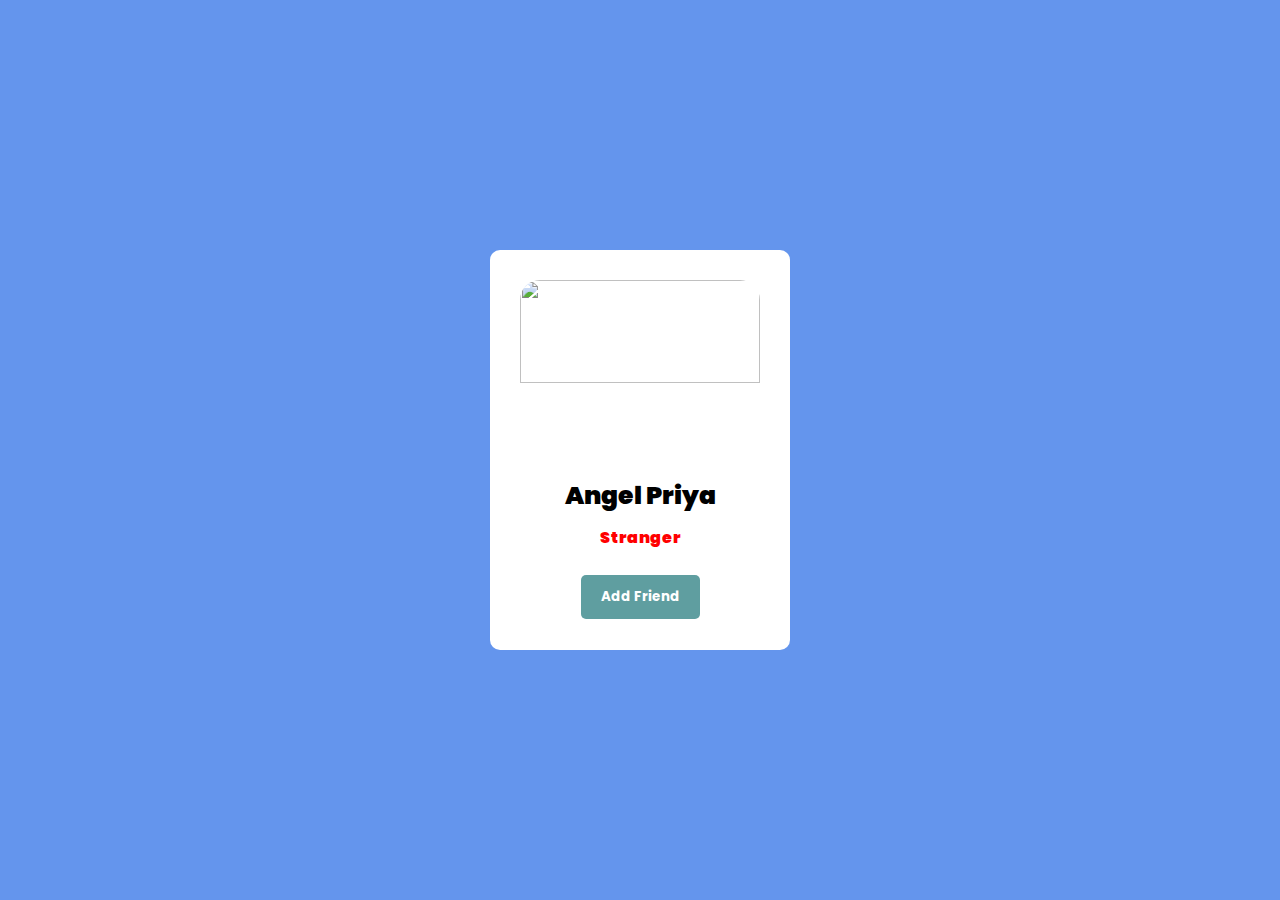
==== index.html @ 1c887b73 "website" ====
<!DOCTYPE html>
<html lang="en">
<head>
    <meta charset="UTF-8">
    <meta name="viewport" content="width=device-width, initial-scale=1.0">
    <title>DOM: Project 1</title>
    <link rel="stylesheet" href="style.css">
</head>
<body>
    <div id="card">
        <img src="https://images.unsplash.com/photo-1500917293891-ef795e70e1f6?q=80&w=1470&auto=format&fit=crop&ixlib=rb-4.0.3&ixid=M3wxMjA3fDB8MHxwaG90by1wYWdlfHx8fGVufDB8fHx8fA%3D%3D" alt="">
        <h1>Angel Priya</h1>
        <h5>Stranger</h5>
        <div id="btn-container">
            <button id = "add">Add Friend</button>
        </div>
    </div>

    <script src="script.js"></script>
</body>
</html>
---- style.css ----
@import url('https://fonts.googleapis.com/css2?family=Poppins&display=swap');

*{
    margin: 0;
    padding: 0;
    box-sizing: border-box;
    font-family: 'Poppins', sans-serif;
}

html, body{
    height: 100%;
    width: 100%;
}

body{
    display: flex;
    align-items: center;
    justify-content: center;
    background-color: cornflowerblue;
}

#card{
    border-radius: 10px;
    height: 400px;
    width: 300px;
    background-color: #fff;
    padding: 30px;
    text-align: center;
}

#card img{
    width: 100%;
    height: 55%;
    object-fit: cover;
    object-position: center;
    border-radius: 20px;
}

#card h1{
    font-size: 25px;
    font-weight: 1000;
    margin: 10px 0;
}

#card h5{
    font-weight: 1000;
    font-size: 16px;
    color:red;
    margin-bottom: 20px;
}

#card button{
    background-color: cadetblue;
    color: #fff;
    font-weight: 700;
    padding: 12px 20px;
    border-radius: 5px;
    border: none;
    margin: 5px;
    cursor: pointer;
}
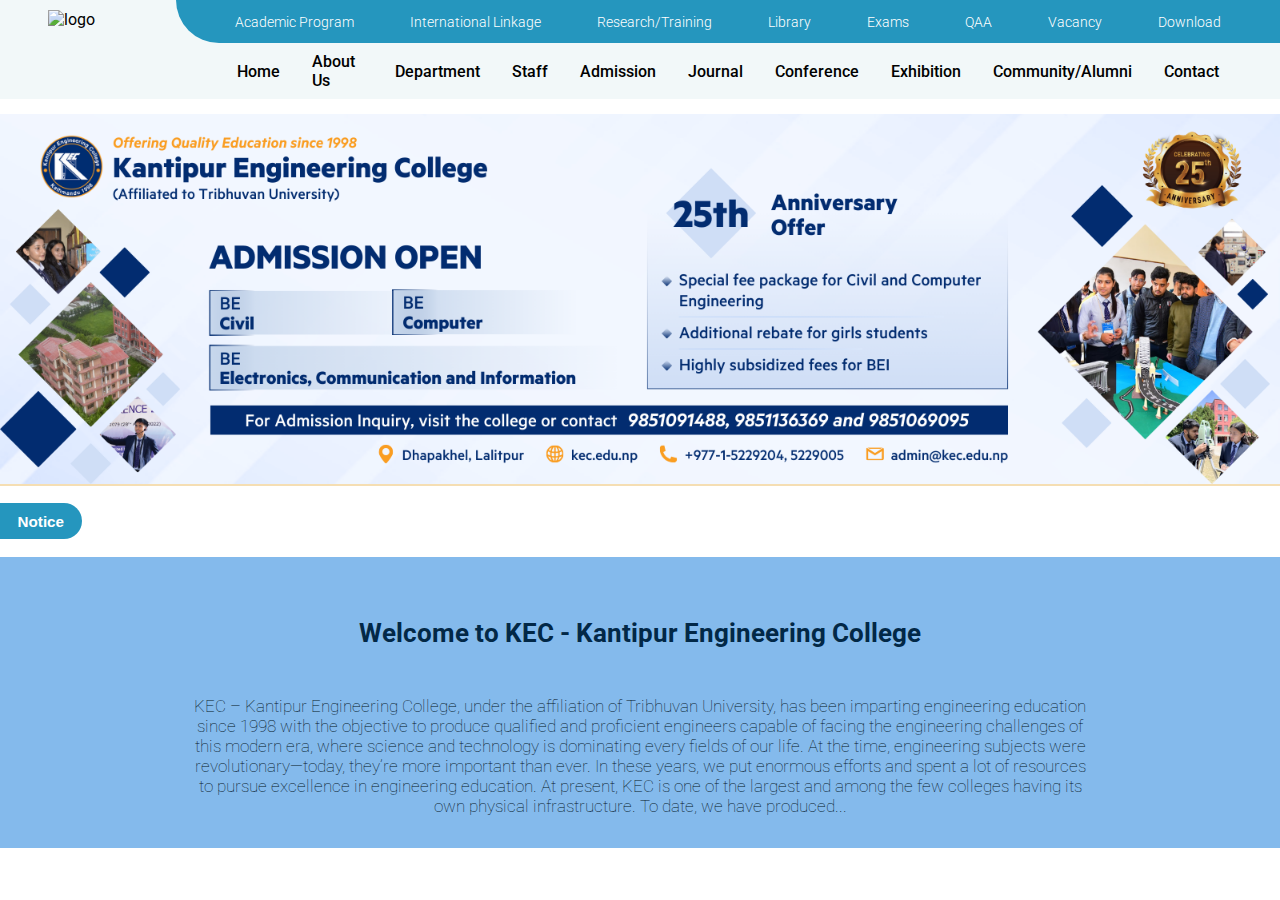
==== commit 3cee6f59: "new site" ====
--- a/index.html
+++ b/index.html
@@ -1,21 +1,70 @@
 <!DOCTYPE html>
 <html lang="en">
-<head>
-    <meta charset="UTF-8">
-    <meta name="viewport" content="width=device-width, initial-scale=1.0">
-    <title>DOM: Project 1</title>
+  <head>
+    <meta charset="UTF-8" />
+    <meta name="viewport" content="width=device-width, initial-scale=1.0" />
+    <title>Document</title>
     <link rel="stylesheet" href="style.css">
-</head>
-<body>
-    <div id="card">
-        <img src="https://images.unsplash.com/photo-1500917293891-ef795e70e1f6?q=80&w=1470&auto=format&fit=crop&ixlib=rb-4.0.3&ixid=M3wxMjA3fDB8MHxwaG90by1wYWdlfHx8fGVufDB8fHx8fA%3D%3D" alt="">
-        <h1>Angel Priya</h1>
-        <h5>Stranger</h5>
-        <div id="btn-container">
-            <button id = "add">Add Friend</button>
+  </head>
+
+  <body>
+    <div id="header">
+      <div id="logo-container">
+        <img
+          src="https://kec.edu.np/wp-content/uploads/2019/09/KEC_logo.png"
+          alt="logo"
+        />
+      </div>
+      <div class="navs">
+        <nav id="nav-bar1">
+          <ul class="nav-grouping1">
+            <li class="nav-items1"><a href="#">Academic Program</a></li>
+            <li class="nav-items1">
+              <a href="#">International Linkage</a>
+            </li>
+            <li class="nav-items1">
+              <a href="#">Research/Training</a>
+            </li>
+            <li class="nav-items1"><a href="#">Library</a></li>
+            <li class="nav-items1"><a href="#">Exams</a></li>
+            <li class="nav-items1"><a href="#">QAA</a></li>
+            <li class="nav-items1"><a href="#">Vacancy</a></li>
+            <li class="nav-items1"><a href="#">Download</a></li>
+          </ul>
+        </nav>
+        <nav id="nav-bar2">
+          <ul class="nav-grouping2">
+            <li class="nav-items2"><a href="#">Home</a></li>
+            <li class="nav-items2"><a href="#">About Us</a></li>
+            <li class="nav-items2"><a href="#">Department</a></li>
+            <li class="nav-items2"><a href="#">Staff</a></li>
+            <li class="nav-items2"><a href="#">Admission</a></li>
+            <li class="nav-items2"><a href="#">Journal</a></li>
+            <li class="nav-items2"><a href="#">Conference</a></li>
+            <li class="nav-items2"><a href="#">Exhibition</a></li>
+            <li class="nav-items2"><a href="#">Community/Alumni</a></li>
+            <li class="nav-items2"><a href="#">Contact</a></li>
+          </ul>
+        </nav>
+      </div>
+    </div>
+    <div class="horizon1"></div>
+    <main>
+        <div class="img-container">
+            <img src="/Slider48021.jpg" alt="">
         </div>
+    
+    <div class="horizon1"></div>
+
+    <div class="notice">
+        <button>Notice</button>
     </div>
 
+    <div class="college-intro">
+        <h2>Welcome to KEC - Kantipur Engineering College</h2>
+        <p>KEC – Kantipur Engineering College, under the affiliation of Tribhuvan University, has been imparting engineering education since 1998 with the objective to produce qualified and proficient engineers capable of facing the engineering challenges of this modern era, where science and technology is dominating every fields of our life. At the time, engineering subjects were revolutionary—today, they’re more important than ever. In these years, we put enormous efforts and spent a lot of resources to pursue excellence in engineering education. At present, KEC is one of the largest and among the few colleges having its own physical infrastructure. To date, we have produced...</p>
+    </div>
+</main>
     <script src="script.js"></script>
-</body>
-</html>+  </body>
+</html>
--- a/style.css
+++ b/style.css
@@ -1,65 +1,163 @@
-@import url('https://fonts.googleapis.com/css2?family=Poppins&display=swap');
+@import url('https://fonts.googleapis.com/css2?family=Poppins&family=Roboto:wght@400;500&display=swap');
 
-*{
+* {
     margin: 0;
     padding: 0;
     box-sizing: border-box;
-    font-family: 'Poppins', sans-serif;
 }
 
-html, body{
-    height: 100%;
+html body{
+    font-family: 'Roboto', sans-serif;
+    /*background-color: #f5f5f5;*/
+}
+
+#header {
+    display: flex;
+    justify-content: space-between;
+    background-color: #f2f8f9;
+    position: fixed;
     width: 100%;
 }
 
-body{
+#logo-container{
     display: flex;
+    justify-content: center;
     align-items: center;
-    justify-content: center;
-    background-color: cornflowerblue;
 }
 
-#card{
-    border-radius: 10px;
-    height: 400px;
-    width: 300px;
-    background-color: #fff;
-    padding: 30px;
-    text-align: center;
+#header img{
+    width: 5rem;
+    height: 5rem;
+    margin: 0 3rem;
 }
 
-#card img{
+.nav-grouping1{
+    display: flex;
+    font-size: 0.85rem;
+    justify-content: space-between;
+    align-items: center;
     width: 100%;
-    height: 55%;
-    object-fit: cover;
-    object-position: center;
-    border-radius: 20px;
+    padding: 0 2rem;
+    background-color: #2596be;
+    border-bottom-left-radius: 50px;
+    color:white;
+    height: 2.7rem;
 }
 
-#card h1{
-    font-size: 25px;
-    font-weight: 1000;
-    margin: 10px 0;
+.nav-grouping2{
+    display: flex;
+    justify-content: space-between;
+    align-items: center;
+    width: 100%;
+    padding: 0 2.8rem;
+    background-color: #f2f8f9;
+    height: 3.5rem;
 }
 
-#card h5{
-    font-weight: 1000;
-    font-size: 16px;
-    color:red;
-    margin-bottom: 20px;
+.nav-items1 {
+    padding: 0 0.7rem;
+    font-weight: 300;
+    list-style: none;
 }
 
-#card button{
-    background-color: cadetblue;
-    color: #fff;
-    font-weight: 700;
-    padding: 12px 20px;
-    border-radius: 5px;
-    border: none;
-    margin: 5px;
-    cursor: pointer;
+.nav-items1 a{
+    text-decoration: none;
+    color: white;
+    /* border: 1px solid red; */
+    padding: 0.5rem 1rem;
+    border-radius: 50px;
+}
+
+.nav-items1 a:hover{
+    background-color: #ffffff;
+    color: black;
+}
+
+.nav-items2 a{
+    text-decoration: none;
+    color:black;
 }
 
 
 
+.nav-items2{
+    padding: 0 1rem;
+    font-weight: 500;
+    list-style: none;
+}
 
+.navs{
+    display: flex;
+    flex-direction: column;
+}
+
+.horizon1{
+    /* margin-top: 7rem; */
+    border:1px solid wheat;
+}
+
+
+/* Ending Header Section */
+
+/* Starting Main Section */
+main{
+    margin-top: 7rem;
+    background-color: rgb(132, 186, 236);
+}
+
+main img{
+    width: 100%;
+    height: 100%;
+}
+
+.img-container{
+    /* margin-top: 2rem; */
+    display: flex;
+    justify-content: center;
+    align-items: center;
+}
+
+.notice{
+    color:black;
+    background-color: white;
+
+}
+
+.notice button{
+    background-color: #2596be;
+    color: white;
+    border: none;
+    padding: 0.6rem 1.1rem;
+    border-top-right-radius: 50px;
+    border-bottom-right-radius: 50px;
+    font-size: 0.95rem;
+    font-weight: 600;
+    margin: 1.1rem 0;
+
+}
+
+.college-intro{
+    display: flex;
+    justify-content: center;
+    align-items: center;
+    flex-direction: column;
+    margin: 2.8rem 0;
+    font-size: 0.9rem;
+    font-weight: lighter;
+}
+
+.college-intro h2{
+    /* font-size: 2.5rem; */
+    color:rgb(2, 40, 71);
+    font-size: 1.6rem;
+    padding: 1rem 1rem;
+    text-align: center;
+}
+
+.college-intro p{
+    font-size: 1.08rem;
+    text-align: center;
+    width: 70%;
+    margin: 2rem 0;
+    color:rgb(4, 23, 39);
+}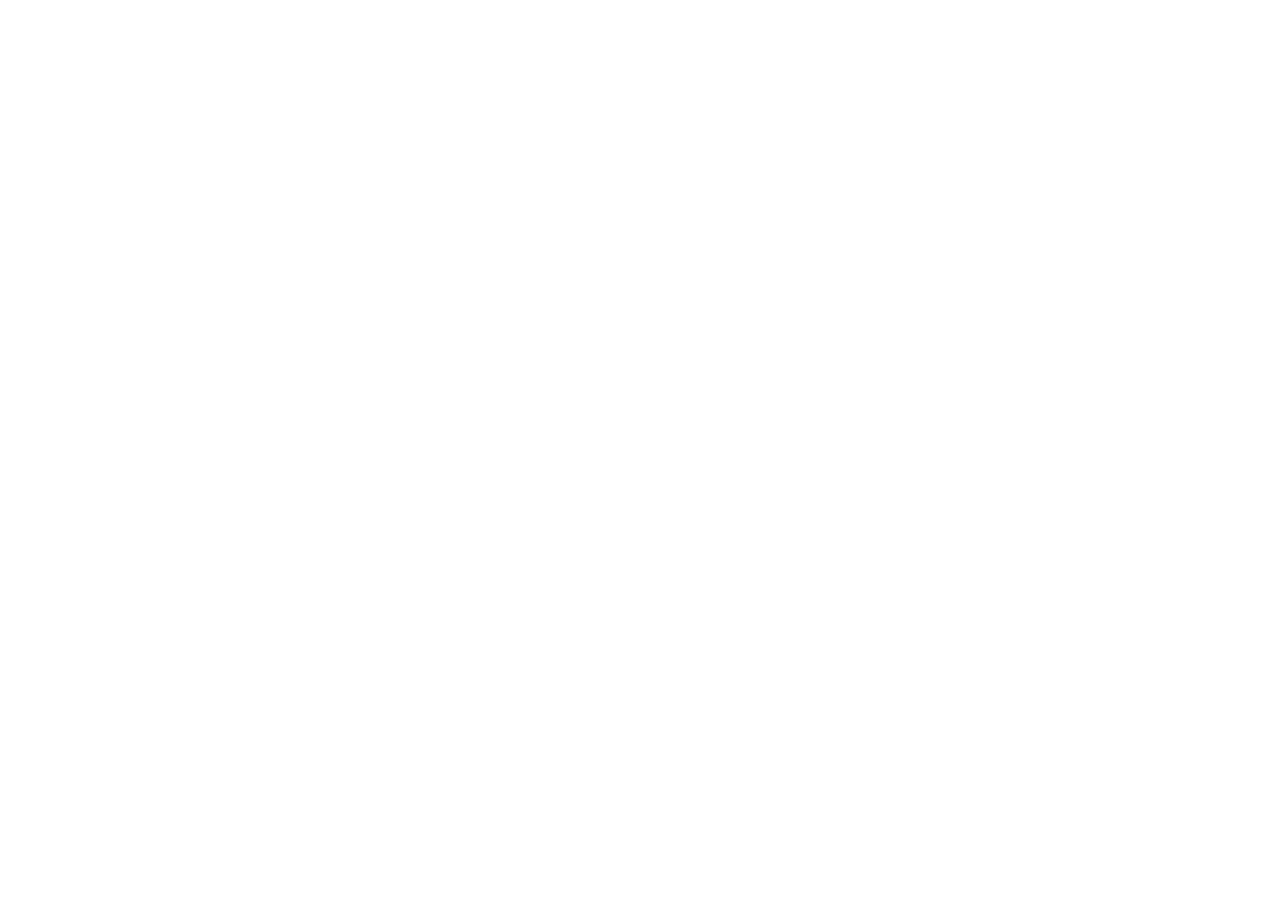
==== commit 3dee99ce: "Add files via upload" ====
--- a/index.html
+++ b/index.html
@@ -1,70 +1,15 @@
-<!DOCTYPE html>
-<html lang="en">
-  <head>
-    <meta charset="UTF-8" />
-    <meta name="viewport" content="width=device-width, initial-scale=1.0" />
-    <title>Document</title>
-    <link rel="stylesheet" href="style.css">
-  </head>
-
-  <body>
-    <div id="header">
-      <div id="logo-container">
-        <img
-          src="https://kec.edu.np/wp-content/uploads/2019/09/KEC_logo.png"
-          alt="logo"
-        />
-      </div>
-      <div class="navs">
-        <nav id="nav-bar1">
-          <ul class="nav-grouping1">
-            <li class="nav-items1"><a href="#">Academic Program</a></li>
-            <li class="nav-items1">
-              <a href="#">International Linkage</a>
-            </li>
-            <li class="nav-items1">
-              <a href="#">Research/Training</a>
-            </li>
-            <li class="nav-items1"><a href="#">Library</a></li>
-            <li class="nav-items1"><a href="#">Exams</a></li>
-            <li class="nav-items1"><a href="#">QAA</a></li>
-            <li class="nav-items1"><a href="#">Vacancy</a></li>
-            <li class="nav-items1"><a href="#">Download</a></li>
-          </ul>
-        </nav>
-        <nav id="nav-bar2">
-          <ul class="nav-grouping2">
-            <li class="nav-items2"><a href="#">Home</a></li>
-            <li class="nav-items2"><a href="#">About Us</a></li>
-            <li class="nav-items2"><a href="#">Department</a></li>
-            <li class="nav-items2"><a href="#">Staff</a></li>
-            <li class="nav-items2"><a href="#">Admission</a></li>
-            <li class="nav-items2"><a href="#">Journal</a></li>
-            <li class="nav-items2"><a href="#">Conference</a></li>
-            <li class="nav-items2"><a href="#">Exhibition</a></li>
-            <li class="nav-items2"><a href="#">Community/Alumni</a></li>
-            <li class="nav-items2"><a href="#">Contact</a></li>
-          </ul>
-        </nav>
-      </div>
-    </div>
-    <div class="horizon1"></div>
-    <main>
-        <div class="img-container">
-            <img src="/Slider48021.jpg" alt="">
-        </div>
-    
-    <div class="horizon1"></div>
-
-    <div class="notice">
-        <button>Notice</button>
-    </div>
-
-    <div class="college-intro">
-        <h2>Welcome to KEC - Kantipur Engineering College</h2>
-        <p>KEC – Kantipur Engineering College, under the affiliation of Tribhuvan University, has been imparting engineering education since 1998 with the objective to produce qualified and proficient engineers capable of facing the engineering challenges of this modern era, where science and technology is dominating every fields of our life. At the time, engineering subjects were revolutionary—today, they’re more important than ever. In these years, we put enormous efforts and spent a lot of resources to pursue excellence in engineering education. At present, KEC is one of the largest and among the few colleges having its own physical infrastructure. To date, we have produced...</p>
-    </div>
-</main>
-    <script src="script.js"></script>
-  </body>
-</html>
+<!doctype html>
+<html lang="en">
+  <head>
+    <meta charset="UTF-8" />
+    <link rel="icon" type="image/svg+xml" href="/KEC_logo.png" />
+    <meta name="viewport" content="width=device-width, initial-scale=1.0" />
+    <title>Lab2firebase</title>
+    <script type="module" crossorigin src="/assets/index-l_PCU3LN.js"></script>
+    <link rel="stylesheet" crossorigin href="/assets/index-viiGMvsL.css">
+  </head>
+  <body>
+    <div id="root"></div>+
+  </body>
+</html>
--- a/assets/index-viiGMvsL.css
+++ b/assets/index-viiGMvsL.css
@@ -0,0 +1,5 @@
+@charset "UTF-8";/*!
+* Bootstrap  v5.3.2 (https://getbootstrap.com/)
+* Copyright 2011-2023 The Bootstrap Authors
+* Licensed under MIT (https://github.com/twbs/bootstrap/blob/main/LICENSE)
+*/:root,[data-bs-theme=light]{--bs-blue:#0d6efd;--bs-indigo:#6610f2;--bs-purple:#6f42c1;--bs-pink:#d63384;--bs-red:#dc3545;--bs-orange:#fd7e14;--bs-yellow:#ffc107;--bs-green:#198754;--bs-teal:#20c997;--bs-cyan:#0dcaf0;--bs-black:#000;--bs-white:#fff;--bs-gray:#6c757d;--bs-gray-dark:#343a40;--bs-gray-100:#f8f9fa;--bs-gray-200:#e9ecef;--bs-gray-300:#dee2e6;--bs-gray-400:#ced4da;--bs-gray-500:#adb5bd;--bs-gray-600:#6c757d;--bs-gray-700:#495057;--bs-gray-800:#343a40;--bs-gray-900:#212529;--bs-primary:#0d6efd;--bs-secondary:#6c757d;--bs-success:#198754;--bs-info:#0dcaf0;--bs-warning:#ffc107;--bs-danger:#dc3545;--bs-light:#f8f9fa;--bs-dark:#212529;--bs-primary-rgb:13,110,253;--bs-secondary-rgb:108,117,125;--bs-success-rgb:25,135,84;--bs-info-rgb:13,202,240;--bs-warning-rgb:255,193,7;--bs-danger-rgb:220,53,69;--bs-light-rgb:248,249,250;--bs-dark-rgb:33,37,41;--bs-primary-text-emphasis:#052c65;--bs-secondary-text-emphasis:#2b2f32;--bs-success-text-emphasis:#0a3622;--bs-info-text-emphasis:#055160;--bs-warning-text-emphasis:#664d03;--bs-danger-text-emphasis:#58151c;--bs-light-text-emphasis:#495057;--bs-dark-text-emphasis:#495057;--bs-primary-bg-subtle:#cfe2ff;--bs-secondary-bg-subtle:#e2e3e5;--bs-success-bg-subtle:#d1e7dd;--bs-info-bg-subtle:#cff4fc;--bs-warning-bg-subtle:#fff3cd;--bs-danger-bg-subtle:#f8d7da;--bs-light-bg-subtle:#fcfcfd;--bs-dark-bg-subtle:#ced4da;--bs-primary-border-subtle:#9ec5fe;--bs-secondary-border-subtle:#c4c8cb;--bs-success-border-subtle:#a3cfbb;--bs-info-border-subtle:#9eeaf9;--bs-warning-border-subtle:#ffe69c;--bs-danger-border-subtle:#f1aeb5;--bs-light-border-subtle:#e9ecef;--bs-dark-border-subtle:#adb5bd;--bs-white-rgb:255,255,255;--bs-black-rgb:0,0,0;--bs-font-sans-serif:system-ui,-apple-system,"Segoe UI",Roboto,"Helvetica Neue","Noto Sans","Liberation Sans",Arial,sans-serif,"Apple Color Emoji","Segoe UI Emoji","Segoe UI Symbol","Noto Color Emoji";--bs-font-monospace:SFMono-Regular,Menlo,Monaco,Consolas,"Liberation Mono","Courier New",monospace;--bs-gradient:linear-gradient(180deg, rgba(255, 255, 255, .15), rgba(255, 255, 255, 0));--bs-body-font-family:var(--bs-font-sans-serif);--bs-body-font-size:1rem;--bs-body-font-weight:400;--bs-body-line-height:1.5;--bs-body-color:#212529;--bs-body-color-rgb:33,37,41;--bs-body-bg:#fff;--bs-body-bg-rgb:255,255,255;--bs-emphasis-color:#000;--bs-emphasis-color-rgb:0,0,0;--bs-secondary-color:rgba(33, 37, 41, .75);--bs-secondary-color-rgb:33,37,41;--bs-secondary-bg:#e9ecef;--bs-secondary-bg-rgb:233,236,239;--bs-tertiary-color:rgba(33, 37, 41, .5);--bs-tertiary-color-rgb:33,37,41;--bs-tertiary-bg:#f8f9fa;--bs-tertiary-bg-rgb:248,249,250;--bs-heading-color:inherit;--bs-link-color:#0d6efd;--bs-link-color-rgb:13,110,253;--bs-link-decoration:underline;--bs-link-hover-color:#0a58ca;--bs-link-hover-color-rgb:10,88,202;--bs-code-color:#d63384;--bs-highlight-color:#212529;--bs-highlight-bg:#fff3cd;--bs-border-width:1px;--bs-border-style:solid;--bs-border-color:#dee2e6;--bs-border-color-translucent:rgba(0, 0, 0, .175);--bs-border-radius:.375rem;--bs-border-radius-sm:.25rem;--bs-border-radius-lg:.5rem;--bs-border-radius-xl:1rem;--bs-border-radius-xxl:2rem;--bs-border-radius-2xl:var(--bs-border-radius-xxl);--bs-border-radius-pill:50rem;--bs-box-shadow:0 .5rem 1rem rgba(0, 0, 0, .15);--bs-box-shadow-sm:0 .125rem .25rem rgba(0, 0, 0, .075);--bs-box-shadow-lg:0 1rem 3rem rgba(0, 0, 0, .175);--bs-box-shadow-inset:inset 0 1px 2px rgba(0, 0, 0, .075);--bs-focus-ring-width:.25rem;--bs-focus-ring-opacity:.25;--bs-focus-ring-color:rgba(13, 110, 253, .25);--bs-form-valid-color:#198754;--bs-form-valid-border-color:#198754;--bs-form-invalid-color:#dc3545;--bs-form-invalid-border-color:#dc3545}[data-bs-theme=dark]{color-scheme:dark;--bs-body-color:#dee2e6;--bs-body-color-rgb:222,226,230;--bs-body-bg:#212529;--bs-body-bg-rgb:33,37,41;--bs-emphasis-color:#fff;--bs-emphasis-color-rgb:255,255,255;--bs-secondary-color:rgba(222, 226, 230, .75);--bs-secondary-color-rgb:222,226,230;--bs-secondary-bg:#343a40;--bs-secondary-bg-rgb:52,58,64;--bs-tertiary-color:rgba(222, 226, 230, .5);--bs-tertiary-color-rgb:222,226,230;--bs-tertiary-bg:#2b3035;--bs-tertiary-bg-rgb:43,48,53;--bs-primary-text-emphasis:#6ea8fe;--bs-secondary-text-emphasis:#a7acb1;--bs-success-text-emphasis:#75b798;--bs-info-text-emphasis:#6edff6;--bs-warning-text-emphasis:#ffda6a;--bs-danger-text-emphasis:#ea868f;--bs-light-text-emphasis:#f8f9fa;--bs-dark-text-emphasis:#dee2e6;--bs-primary-bg-subtle:#031633;--bs-secondary-bg-subtle:#161719;--bs-success-bg-subtle:#051b11;--bs-info-bg-subtle:#032830;--bs-warning-bg-subtle:#332701;--bs-danger-bg-subtle:#2c0b0e;--bs-light-bg-subtle:#343a40;--bs-dark-bg-subtle:#1a1d20;--bs-primary-border-subtle:#084298;--bs-secondary-border-subtle:#41464b;--bs-success-border-subtle:#0f5132;--bs-info-border-subtle:#087990;--bs-warning-border-subtle:#997404;--bs-danger-border-subtle:#842029;--bs-light-border-subtle:#495057;--bs-dark-border-subtle:#343a40;--bs-heading-color:inherit;--bs-link-color:#6ea8fe;--bs-link-hover-color:#8bb9fe;--bs-link-color-rgb:110,168,254;--bs-link-hover-color-rgb:139,185,254;--bs-code-color:#e685b5;--bs-highlight-color:#dee2e6;--bs-highlight-bg:#664d03;--bs-border-color:#495057;--bs-border-color-translucent:rgba(255, 255, 255, .15);--bs-form-valid-color:#75b798;--bs-form-valid-border-color:#75b798;--bs-form-invalid-color:#ea868f;--bs-form-invalid-border-color:#ea868f}*,:after,:before{box-sizing:border-box}@media (prefers-reduced-motion:no-preference){:root{scroll-behavior:smooth}}body{margin:0;font-family:var(--bs-body-font-family);font-size:var(--bs-body-font-size);font-weight:var(--bs-body-font-weight);line-height:var(--bs-body-line-height);color:var(--bs-body-color);text-align:var(--bs-body-text-align);background-color:var(--bs-body-bg);-webkit-text-size-adjust:100%;-webkit-tap-highlight-color:transparent}hr{margin:1rem 0;color:inherit;border:0;border-top:var(--bs-border-width) solid;opacity:.25}.h1,.h2,.h3,.h4,.h5,.h6,h1,h2,h3,h4,h5,h6{margin-top:0;margin-bottom:.5rem;font-weight:500;line-height:1.2;color:var(--bs-heading-color)}.h1,h1{font-size:calc(1.375rem + 1.5vw)}@media (min-width:1200px){.h1,h1{font-size:2.5rem}}.h2,h2{font-size:calc(1.325rem + .9vw)}@media (min-width:1200px){.h2,h2{font-size:2rem}}.h3,h3{font-size:calc(1.3rem + .6vw)}@media (min-width:1200px){.h3,h3{font-size:1.75rem}}.h4,h4{font-size:calc(1.275rem + .3vw)}@media (min-width:1200px){.h4,h4{font-size:1.5rem}}.h5,h5{font-size:1.25rem}.h6,h6{font-size:1rem}p{margin-top:0;margin-bottom:1rem}abbr[title]{-webkit-text-decoration:underline dotted;text-decoration:underline dotted;cursor:help;-webkit-text-decoration-skip-ink:none;text-decoration-skip-ink:none}address{margin-bottom:1rem;font-style:normal;line-height:inherit}ol,ul{padding-left:2rem}dl,ol,ul{margin-top:0;margin-bottom:1rem}ol ol,ol ul,ul ol,ul ul{margin-bottom:0}dt{font-weight:700}dd{margin-bottom:.5rem;margin-left:0}blockquote{margin:0 0 1rem}b,strong{font-weight:bolder}.small,small{font-size:.875em}.mark,mark{padding:.1875em;color:var(--bs-highlight-color);background-color:var(--bs-highlight-bg)}sub,sup{position:relative;font-size:.75em;line-height:0;vertical-align:baseline}sub{bottom:-.25em}sup{top:-.5em}a{color:rgba(var(--bs-link-color-rgb),var(--bs-link-opacity,1));text-decoration:underline}a:hover{--bs-link-color-rgb:var(--bs-link-hover-color-rgb)}a:not([href]):not([class]),a:not([href]):not([class]):hover{color:inherit;text-decoration:none}code,kbd,pre,samp{font-family:var(--bs-font-monospace);font-size:1em}pre{display:block;margin-top:0;margin-bottom:1rem;overflow:auto;font-size:.875em}pre code{font-size:inherit;color:inherit;word-break:normal}code{font-size:.875em;color:var(--bs-code-color);word-wrap:break-word}a>code{color:inherit}kbd{padding:.1875rem .375rem;font-size:.875em;color:var(--bs-body-bg);background-color:var(--bs-body-color);border-radius:.25rem}kbd kbd{padding:0;font-size:1em}figure{margin:0 0 1rem}img,svg{vertical-align:middle}table{caption-side:bottom;border-collapse:collapse}caption{padding-top:.5rem;padding-bottom:.5rem;color:var(--bs-secondary-color);text-align:left}th{text-align:inherit;text-align:-webkit-match-parent}tbody,td,tfoot,th,thead,tr{border-color:inherit;border-style:solid;border-width:0}label{display:inline-block}button{border-radius:0}button:focus:not(:focus-visible){outline:0}button,input,optgroup,select,textarea{margin:0;font-family:inherit;font-size:inherit;line-height:inherit}button,select{text-transform:none}[role=button]{cursor:pointer}select{word-wrap:normal}select:disabled{opacity:1}[list]:not([type=date]):not([type=datetime-local]):not([type=month]):not([type=week]):not([type=time])::-webkit-calendar-picker-indicator{display:none!important}[type=button],[type=reset],[type=submit],button{-webkit-appearance:button}[type=button]:not(:disabled),[type=reset]:not(:disabled),[type=submit]:not(:disabled),button:not(:disabled){cursor:pointer}::-moz-focus-inner{padding:0;border-style:none}textarea{resize:vertical}fieldset{min-width:0;padding:0;margin:0;border:0}legend{float:left;width:100%;padding:0;margin-bottom:.5rem;font-size:calc(1.275rem + .3vw);line-height:inherit}@media (min-width:1200px){legend{font-size:1.5rem}}legend+*{clear:left}::-webkit-datetime-edit-day-field,::-webkit-datetime-edit-fields-wrapper,::-webkit-datetime-edit-hour-field,::-webkit-datetime-edit-minute,::-webkit-datetime-edit-month-field,::-webkit-datetime-edit-text,::-webkit-datetime-edit-year-field{padding:0}::-webkit-inner-spin-button{height:auto}[type=search]{-webkit-appearance:textfield;outline-offset:-2px}::-webkit-search-decoration{-webkit-appearance:none}::-webkit-color-swatch-wrapper{padding:0}::-webkit-file-upload-button{font:inherit;-webkit-appearance:button}::file-selector-button{font:inherit;-webkit-appearance:button}output{display:inline-block}iframe{border:0}summary{display:list-item;cursor:pointer}progress{vertical-align:baseline}[hidden]{display:none!important}.lead{font-size:1.25rem;font-weight:300}.display-1{font-size:calc(1.625rem + 4.5vw);font-weight:300;line-height:1.2}@media (min-width:1200px){.display-1{font-size:5rem}}.display-2{font-size:calc(1.575rem + 3.9vw);font-weight:300;line-height:1.2}@media (min-width:1200px){.display-2{font-size:4.5rem}}.display-3{font-size:calc(1.525rem + 3.3vw);font-weight:300;line-height:1.2}@media (min-width:1200px){.display-3{font-size:4rem}}.display-4{font-size:calc(1.475rem + 2.7vw);font-weight:300;line-height:1.2}@media (min-width:1200px){.display-4{font-size:3.5rem}}.display-5{font-size:calc(1.425rem + 2.1vw);font-weight:300;line-height:1.2}@media (min-width:1200px){.display-5{font-size:3rem}}.display-6{font-size:calc(1.375rem + 1.5vw);font-weight:300;line-height:1.2}@media (min-width:1200px){.display-6{font-size:2.5rem}}.list-unstyled,.list-inline{padding-left:0;list-style:none}.list-inline-item{display:inline-block}.list-inline-item:not(:last-child){margin-right:.5rem}.initialism{font-size:.875em;text-transform:uppercase}.blockquote{margin-bottom:1rem;font-size:1.25rem}.blockquote>:last-child{margin-bottom:0}.blockquote-footer{margin-top:-1rem;margin-bottom:1rem;font-size:.875em;color:#6c757d}.blockquote-footer:before{content:"— "}.img-fluid{max-width:100%;height:auto}.img-thumbnail{padding:.25rem;background-color:var(--bs-body-bg);border:var(--bs-border-width) solid var(--bs-border-color);border-radius:var(--bs-border-radius);max-width:100%;height:auto}.figure{display:inline-block}.figure-img{margin-bottom:.5rem;line-height:1}.figure-caption{font-size:.875em;color:var(--bs-secondary-color)}.container,.container-fluid,.container-lg,.container-md,.container-sm,.container-xl,.container-xxl{--bs-gutter-x:1.5rem;--bs-gutter-y:0;width:100%;padding-right:calc(var(--bs-gutter-x) * .5);padding-left:calc(var(--bs-gutter-x) * .5);margin-right:auto;margin-left:auto}@media (min-width:576px){.container,.container-sm{max-width:540px}}@media (min-width:768px){.container,.container-md,.container-sm{max-width:720px}}@media (min-width:992px){.container,.container-lg,.container-md,.container-sm{max-width:960px}}@media (min-width:1200px){.container,.container-lg,.container-md,.container-sm,.container-xl{max-width:1140px}}@media (min-width:1400px){.container,.container-lg,.container-md,.container-sm,.container-xl,.container-xxl{max-width:1320px}}:root{--bs-breakpoint-xs:0;--bs-breakpoint-sm:576px;--bs-breakpoint-md:768px;--bs-breakpoint-lg:992px;--bs-breakpoint-xl:1200px;--bs-breakpoint-xxl:1400px}.row{--bs-gutter-x:1.5rem;--bs-gutter-y:0;display:flex;flex-wrap:wrap;margin-top:calc(-1 * var(--bs-gutter-y));margin-right:calc(-.5 * var(--bs-gutter-x));margin-left:calc(-.5 * var(--bs-gutter-x))}.row>*{flex-shrink:0;width:100%;max-width:100%;padding-right:calc(var(--bs-gutter-x) * .5);padding-left:calc(var(--bs-gutter-x) * .5);margin-top:var(--bs-gutter-y)}.col{flex:1 0 0%}.row-cols-auto>*{flex:0 0 auto;width:auto}.row-cols-1>*{flex:0 0 auto;width:100%}.row-cols-2>*{flex:0 0 auto;width:50%}.row-cols-3>*{flex:0 0 auto;width:33.33333333%}.row-cols-4>*{flex:0 0 auto;width:25%}.row-cols-5>*{flex:0 0 auto;width:20%}.row-cols-6>*{flex:0 0 auto;width:16.66666667%}.col-auto{flex:0 0 auto;width:auto}.col-1{flex:0 0 auto;width:8.33333333%}.col-2{flex:0 0 auto;width:16.66666667%}.col-3{flex:0 0 auto;width:25%}.col-4{flex:0 0 auto;width:33.33333333%}.col-5{flex:0 0 auto;width:41.66666667%}.col-6{flex:0 0 auto;width:50%}.col-7{flex:0 0 auto;width:58.33333333%}.col-8{flex:0 0 auto;width:66.66666667%}.col-9{flex:0 0 auto;width:75%}.col-10{flex:0 0 auto;width:83.33333333%}.col-11{flex:0 0 auto;width:91.66666667%}.col-12{flex:0 0 auto;width:100%}.offset-1{margin-left:8.33333333%}.offset-2{margin-left:16.66666667%}.offset-3{margin-left:25%}.offset-4{margin-left:33.33333333%}.offset-5{margin-left:41.66666667%}.offset-6{margin-left:50%}.offset-7{margin-left:58.33333333%}.offset-8{margin-left:66.66666667%}.offset-9{margin-left:75%}.offset-10{margin-left:83.33333333%}.offset-11{margin-left:91.66666667%}.g-0,.gx-0{--bs-gutter-x:0}.g-0,.gy-0{--bs-gutter-y:0}.g-1,.gx-1{--bs-gutter-x:.25rem}.g-1,.gy-1{--bs-gutter-y:.25rem}.g-2,.gx-2{--bs-gutter-x:.5rem}.g-2,.gy-2{--bs-gutter-y:.5rem}.g-3,.gx-3{--bs-gutter-x:1rem}.g-3,.gy-3{--bs-gutter-y:1rem}.g-4,.gx-4{--bs-gutter-x:1.5rem}.g-4,.gy-4{--bs-gutter-y:1.5rem}.g-5,.gx-5{--bs-gutter-x:3rem}.g-5,.gy-5{--bs-gutter-y:3rem}@media (min-width:576px){.col-sm{flex:1 0 0%}.row-cols-sm-auto>*{flex:0 0 auto;width:auto}.row-cols-sm-1>*{flex:0 0 auto;width:100%}.row-cols-sm-2>*{flex:0 0 auto;width:50%}.row-cols-sm-3>*{flex:0 0 auto;width:33.33333333%}.row-cols-sm-4>*{flex:0 0 auto;width:25%}.row-cols-sm-5>*{flex:0 0 auto;width:20%}.row-cols-sm-6>*{flex:0 0 auto;width:16.66666667%}.col-sm-auto{flex:0 0 auto;width:auto}.col-sm-1{flex:0 0 auto;width:8.33333333%}.col-sm-2{flex:0 0 auto;width:16.66666667%}.col-sm-3{flex:0 0 auto;width:25%}.col-sm-4{flex:0 0 auto;width:33.33333333%}.col-sm-5{flex:0 0 auto;width:41.66666667%}.col-sm-6{flex:0 0 auto;width:50%}.col-sm-7{flex:0 0 auto;width:58.33333333%}.col-sm-8{flex:0 0 auto;width:66.66666667%}.col-sm-9{flex:0 0 auto;width:75%}.col-sm-10{flex:0 0 auto;width:83.33333333%}.col-sm-11{flex:0 0 auto;width:91.66666667%}.col-sm-12{flex:0 0 auto;width:100%}.offset-sm-0{margin-left:0}.offset-sm-1{margin-left:8.33333333%}.offset-sm-2{margin-left:16.66666667%}.offset-sm-3{margin-left:25%}.offset-sm-4{margin-left:33.33333333%}.offset-sm-5{margin-left:41.66666667%}.offset-sm-6{margin-left:50%}.offset-sm-7{margin-left:58.33333333%}.offset-sm-8{margin-left:66.66666667%}.offset-sm-9{margin-left:75%}.offset-sm-10{margin-left:83.33333333%}.offset-sm-11{margin-left:91.66666667%}.g-sm-0,.gx-sm-0{--bs-gutter-x:0}.g-sm-0,.gy-sm-0{--bs-gutter-y:0}.g-sm-1,.gx-sm-1{--bs-gutter-x:.25rem}.g-sm-1,.gy-sm-1{--bs-gutter-y:.25rem}.g-sm-2,.gx-sm-2{--bs-gutter-x:.5rem}.g-sm-2,.gy-sm-2{--bs-gutter-y:.5rem}.g-sm-3,.gx-sm-3{--bs-gutter-x:1rem}.g-sm-3,.gy-sm-3{--bs-gutter-y:1rem}.g-sm-4,.gx-sm-4{--bs-gutter-x:1.5rem}.g-sm-4,.gy-sm-4{--bs-gutter-y:1.5rem}.g-sm-5,.gx-sm-5{--bs-gutter-x:3rem}.g-sm-5,.gy-sm-5{--bs-gutter-y:3rem}}@media (min-width:768px){.col-md{flex:1 0 0%}.row-cols-md-auto>*{flex:0 0 auto;width:auto}.row-cols-md-1>*{flex:0 0 auto;width:100%}.row-cols-md-2>*{flex:0 0 auto;width:50%}.row-cols-md-3>*{flex:0 0 auto;width:33.33333333%}.row-cols-md-4>*{flex:0 0 auto;width:25%}.row-cols-md-5>*{flex:0 0 auto;width:20%}.row-cols-md-6>*{flex:0 0 auto;width:16.66666667%}.col-md-auto{flex:0 0 auto;width:auto}.col-md-1{flex:0 0 auto;width:8.33333333%}.col-md-2{flex:0 0 auto;width:16.66666667%}.col-md-3{flex:0 0 auto;width:25%}.col-md-4{flex:0 0 auto;width:33.33333333%}.col-md-5{flex:0 0 auto;width:41.66666667%}.col-md-6{flex:0 0 auto;width:50%}.col-md-7{flex:0 0 auto;width:58.33333333%}.col-md-8{flex:0 0 auto;width:66.66666667%}.col-md-9{flex:0 0 auto;width:75%}.col-md-10{flex:0 0 auto;width:83.33333333%}.col-md-11{flex:0 0 auto;width:91.66666667%}.col-md-12{flex:0 0 auto;width:100%}.offset-md-0{margin-left:0}.offset-md-1{margin-left:8.33333333%}.offset-md-2{margin-left:16.66666667%}.offset-md-3{margin-left:25%}.offset-md-4{margin-left:33.33333333%}.offset-md-5{margin-left:41.66666667%}.offset-md-6{margin-left:50%}.offset-md-7{margin-left:58.33333333%}.offset-md-8{margin-left:66.66666667%}.offset-md-9{margin-left:75%}.offset-md-10{margin-left:83.33333333%}.offset-md-11{margin-left:91.66666667%}.g-md-0,.gx-md-0{--bs-gutter-x:0}.g-md-0,.gy-md-0{--bs-gutter-y:0}.g-md-1,.gx-md-1{--bs-gutter-x:.25rem}.g-md-1,.gy-md-1{--bs-gutter-y:.25rem}.g-md-2,.gx-md-2{--bs-gutter-x:.5rem}.g-md-2,.gy-md-2{--bs-gutter-y:.5rem}.g-md-3,.gx-md-3{--bs-gutter-x:1rem}.g-md-3,.gy-md-3{--bs-gutter-y:1rem}.g-md-4,.gx-md-4{--bs-gutter-x:1.5rem}.g-md-4,.gy-md-4{--bs-gutter-y:1.5rem}.g-md-5,.gx-md-5{--bs-gutter-x:3rem}.g-md-5,.gy-md-5{--bs-gutter-y:3rem}}@media (min-width:992px){.col-lg{flex:1 0 0%}.row-cols-lg-auto>*{flex:0 0 auto;width:auto}.row-cols-lg-1>*{flex:0 0 auto;width:100%}.row-cols-lg-2>*{flex:0 0 auto;width:50%}.row-cols-lg-3>*{flex:0 0 auto;width:33.33333333%}.row-cols-lg-4>*{flex:0 0 auto;width:25%}.row-cols-lg-5>*{flex:0 0 auto;width:20%}.row-cols-lg-6>*{flex:0 0 auto;width:16.66666667%}.col-lg-auto{flex:0 0 auto;width:auto}.col-lg-1{flex:0 0 auto;width:8.33333333%}.col-lg-2{flex:0 0 auto;width:16.66666667%}.col-lg-3{flex:0 0 auto;width:25%}.col-lg-4{flex:0 0 auto;width:33.33333333%}.col-lg-5{flex:0 0 auto;width:41.66666667%}.col-lg-6{flex:0 0 auto;width:50%}.col-lg-7{flex:0 0 auto;width:58.33333333%}.col-lg-8{flex:0 0 auto;width:66.66666667%}.col-lg-9{flex:0 0 auto;width:75%}.col-lg-10{flex:0 0 auto;width:83.33333333%}.col-lg-11{flex:0 0 auto;width:91.66666667%}.col-lg-12{flex:0 0 auto;width:100%}.offset-lg-0{margin-left:0}.offset-lg-1{margin-left:8.33333333%}.offset-lg-2{margin-left:16.66666667%}.offset-lg-3{margin-left:25%}.offset-lg-4{margin-left:33.33333333%}.offset-lg-5{margin-left:41.66666667%}.offset-lg-6{margin-left:50%}.offset-lg-7{margin-left:58.33333333%}.offset-lg-8{margin-left:66.66666667%}.offset-lg-9{margin-left:75%}.offset-lg-10{margin-left:83.33333333%}.offset-lg-11{margin-left:91.66666667%}.g-lg-0,.gx-lg-0{--bs-gutter-x:0}.g-lg-0,.gy-lg-0{--bs-gutter-y:0}.g-lg-1,.gx-lg-1{--bs-gutter-x:.25rem}.g-lg-1,.gy-lg-1{--bs-gutter-y:.25rem}.g-lg-2,.gx-lg-2{--bs-gutter-x:.5rem}.g-lg-2,.gy-lg-2{--bs-gutter-y:.5rem}.g-lg-3,.gx-lg-3{--bs-gutter-x:1rem}.g-lg-3,.gy-lg-3{--bs-gutter-y:1rem}.g-lg-4,.gx-lg-4{--bs-gutter-x:1.5rem}.g-lg-4,.gy-lg-4{--bs-gutter-y:1.5rem}.g-lg-5,.gx-lg-5{--bs-gutter-x:3rem}.g-lg-5,.gy-lg-5{--bs-gutter-y:3rem}}@media (min-width:1200px){.col-xl{flex:1 0 0%}.row-cols-xl-auto>*{flex:0 0 auto;width:auto}.row-cols-xl-1>*{flex:0 0 auto;width:100%}.row-cols-xl-2>*{flex:0 0 auto;width:50%}.row-cols-xl-3>*{flex:0 0 auto;width:33.33333333%}.row-cols-xl-4>*{flex:0 0 auto;width:25%}.row-cols-xl-5>*{flex:0 0 auto;width:20%}.row-cols-xl-6>*{flex:0 0 auto;width:16.66666667%}.col-xl-auto{flex:0 0 auto;width:auto}.col-xl-1{flex:0 0 auto;width:8.33333333%}.col-xl-2{flex:0 0 auto;width:16.66666667%}.col-xl-3{flex:0 0 auto;width:25%}.col-xl-4{flex:0 0 auto;width:33.33333333%}.col-xl-5{flex:0 0 auto;width:41.66666667%}.col-xl-6{flex:0 0 auto;width:50%}.col-xl-7{flex:0 0 auto;width:58.33333333%}.col-xl-8{flex:0 0 auto;width:66.66666667%}.col-xl-9{flex:0 0 auto;width:75%}.col-xl-10{flex:0 0 auto;width:83.33333333%}.col-xl-11{flex:0 0 auto;width:91.66666667%}.col-xl-12{flex:0 0 auto;width:100%}.offset-xl-0{margin-left:0}.offset-xl-1{margin-left:8.33333333%}.offset-xl-2{margin-left:16.66666667%}.offset-xl-3{margin-left:25%}.offset-xl-4{margin-left:33.33333333%}.offset-xl-5{margin-left:41.66666667%}.offset-xl-6{margin-left:50%}.offset-xl-7{margin-left:58.33333333%}.offset-xl-8{margin-left:66.66666667%}.offset-xl-9{margin-left:75%}.offset-xl-10{margin-left:83.33333333%}.offset-xl-11{margin-left:91.66666667%}.g-xl-0,.gx-xl-0{--bs-gutter-x:0}.g-xl-0,.gy-xl-0{--bs-gutter-y:0}.g-xl-1,.gx-xl-1{--bs-gutter-x:.25rem}.g-xl-1,.gy-xl-1{--bs-gutter-y:.25rem}.g-xl-2,.gx-xl-2{--bs-gutter-x:.5rem}.g-xl-2,.gy-xl-2{--bs-gutter-y:.5rem}.g-xl-3,.gx-xl-3{--bs-gutter-x:1rem}.g-xl-3,.gy-xl-3{--bs-gutter-y:1rem}.g-xl-4,.gx-xl-4{--bs-gutter-x:1.5rem}.g-xl-4,.gy-xl-4{--bs-gutter-y:1.5rem}.g-xl-5,.gx-xl-5{--bs-gutter-x:3rem}.g-xl-5,.gy-xl-5{--bs-gutter-y:3rem}}@media (min-width:1400px){.col-xxl{flex:1 0 0%}.row-cols-xxl-auto>*{flex:0 0 auto;width:auto}.row-cols-xxl-1>*{flex:0 0 auto;width:100%}.row-cols-xxl-2>*{flex:0 0 auto;width:50%}.row-cols-xxl-3>*{flex:0 0 auto;width:33.33333333%}.row-cols-xxl-4>*{flex:0 0 auto;width:25%}.row-cols-xxl-5>*{flex:0 0 auto;width:20%}.row-cols-xxl-6>*{flex:0 0 auto;width:16.66666667%}.col-xxl-auto{flex:0 0 auto;width:auto}.col-xxl-1{flex:0 0 auto;width:8.33333333%}.col-xxl-2{flex:0 0 auto;width:16.66666667%}.col-xxl-3{flex:0 0 auto;width:25%}.col-xxl-4{flex:0 0 auto;width:33.33333333%}.col-xxl-5{flex:0 0 auto;width:41.66666667%}.col-xxl-6{flex:0 0 auto;width:50%}.col-xxl-7{flex:0 0 auto;width:58.33333333%}.col-xxl-8{flex:0 0 auto;width:66.66666667%}.col-xxl-9{flex:0 0 auto;width:75%}.col-xxl-10{flex:0 0 auto;width:83.33333333%}.col-xxl-11{flex:0 0 auto;width:91.66666667%}.col-xxl-12{flex:0 0 auto;width:100%}.offset-xxl-0{margin-left:0}.offset-xxl-1{margin-left:8.33333333%}.offset-xxl-2{margin-left:16.66666667%}.offset-xxl-3{margin-left:25%}.offset-xxl-4{margin-left:33.33333333%}.offset-xxl-5{margin-left:41.66666667%}.offset-xxl-6{margin-left:50%}.offset-xxl-7{margin-left:58.33333333%}.offset-xxl-8{margin-left:66.66666667%}.offset-xxl-9{margin-left:75%}.offset-xxl-10{margin-left:83.33333333%}.offset-xxl-11{margin-left:91.66666667%}.g-xxl-0,.gx-xxl-0{--bs-gutter-x:0}.g-xxl-0,.gy-xxl-0{--bs-gutter-y:0}.g-xxl-1,.gx-xxl-1{--bs-gutter-x:.25rem}.g-xxl-1,.gy-xxl-1{--bs-gutter-y:.25rem}.g-xxl-2,.gx-xxl-2{--bs-gutter-x:.5rem}.g-xxl-2,.gy-xxl-2{--bs-gutter-y:.5rem}.g-xxl-3,.gx-xxl-3{--bs-gutter-x:1rem}.g-xxl-3,.gy-xxl-3{--bs-gutter-y:1rem}.g-xxl-4,.gx-xxl-4{--bs-gutter-x:1.5rem}.g-xxl-4,.gy-xxl-4{--bs-gutter-y:1.5rem}.g-xxl-5,.gx-xxl-5{--bs-gutter-x:3rem}.g-xxl-5,.gy-xxl-5{--bs-gutter-y:3rem}}.table{--bs-table-color-type:initial;--bs-table-bg-type:initial;--bs-table-color-state:initial;--bs-table-bg-state:initial;--bs-table-color:var(--bs-emphasis-color);--bs-table-bg:var(--bs-body-bg);--bs-table-border-color:var(--bs-border-color);--bs-table-accent-bg:transparent;--bs-table-striped-color:var(--bs-emphasis-color);--bs-table-striped-bg:rgba(var(--bs-emphasis-color-rgb), .05);--bs-table-active-color:var(--bs-emphasis-color);--bs-table-active-bg:rgba(var(--bs-emphasis-color-rgb), .1);--bs-table-hover-color:var(--bs-emphasis-color);--bs-table-hover-bg:rgba(var(--bs-emphasis-color-rgb), .075);width:100%;margin-bottom:1rem;vertical-align:top;border-color:var(--bs-table-border-color)}.table>:not(caption)>*>*{padding:.5rem;color:var(--bs-table-color-state,var(--bs-table-color-type,var(--bs-table-color)));background-color:var(--bs-table-bg);border-bottom-width:var(--bs-border-width);box-shadow:inset 0 0 0 9999px var(--bs-table-bg-state,var(--bs-table-bg-type,var(--bs-table-accent-bg)))}.table>tbody{vertical-align:inherit}.table>thead{vertical-align:bottom}.table-group-divider{border-top:calc(var(--bs-border-width) * 2) solid currentcolor}.caption-top{caption-side:top}.table-sm>:not(caption)>*>*{padding:.25rem}.table-bordered>:not(caption)>*{border-width:var(--bs-border-width) 0}.table-bordered>:not(caption)>*>*{border-width:0 var(--bs-border-width)}.table-borderless>:not(caption)>*>*{border-bottom-width:0}.table-borderless>:not(:first-child){border-top-width:0}.table-striped>tbody>tr:nth-of-type(odd)>*{--bs-table-color-type:var(--bs-table-striped-color);--bs-table-bg-type:var(--bs-table-striped-bg)}.table-striped-columns>:not(caption)>tr>:nth-child(2n){--bs-table-color-type:var(--bs-table-striped-color);--bs-table-bg-type:var(--bs-table-striped-bg)}.table-active{--bs-table-color-state:var(--bs-table-active-color);--bs-table-bg-state:var(--bs-table-active-bg)}.table-hover>tbody>tr:hover>*{--bs-table-color-state:var(--bs-table-hover-color);--bs-table-bg-state:var(--bs-table-hover-bg)}.table-primary{--bs-table-color:#000;--bs-table-bg:#cfe2ff;--bs-table-border-color:#a6b5cc;--bs-table-striped-bg:#c5d7f2;--bs-table-striped-color:#000;--bs-table-active-bg:#bacbe6;--bs-table-active-color:#000;--bs-table-hover-bg:#bfd1ec;--bs-table-hover-color:#000;color:var(--bs-table-color);border-color:var(--bs-table-border-color)}.table-secondary{--bs-table-color:#000;--bs-table-bg:#e2e3e5;--bs-table-border-color:#b5b6b7;--bs-table-striped-bg:#d7d8da;--bs-table-striped-color:#000;--bs-table-active-bg:#cbccce;--bs-table-active-color:#000;--bs-table-hover-bg:#d1d2d4;--bs-table-hover-color:#000;color:var(--bs-table-color);border-color:var(--bs-table-border-color)}.table-success{--bs-table-color:#000;--bs-table-bg:#d1e7dd;--bs-table-border-color:#a7b9b1;--bs-table-striped-bg:#c7dbd2;--bs-table-striped-color:#000;--bs-table-active-bg:#bcd0c7;--bs-table-active-color:#000;--bs-table-hover-bg:#c1d6cc;--bs-table-hover-color:#000;color:var(--bs-table-color);border-color:var(--bs-table-border-color)}.table-info{--bs-table-color:#000;--bs-table-bg:#cff4fc;--bs-table-border-color:#a6c3ca;--bs-table-striped-bg:#c5e8ef;--bs-table-striped-color:#000;--bs-table-active-bg:#badce3;--bs-table-active-color:#000;--bs-table-hover-bg:#bfe2e9;--bs-table-hover-color:#000;color:var(--bs-table-color);border-color:var(--bs-table-border-color)}.table-warning{--bs-table-color:#000;--bs-table-bg:#fff3cd;--bs-table-border-color:#ccc2a4;--bs-table-striped-bg:#f2e7c3;--bs-table-striped-color:#000;--bs-table-active-bg:#e6dbb9;--bs-table-active-color:#000;--bs-table-hover-bg:#ece1be;--bs-table-hover-color:#000;color:var(--bs-table-color);border-color:var(--bs-table-border-color)}.table-danger{--bs-table-color:#000;--bs-table-bg:#f8d7da;--bs-table-border-color:#c6acae;--bs-table-striped-bg:#eccccf;--bs-table-striped-color:#000;--bs-table-active-bg:#dfc2c4;--bs-table-active-color:#000;--bs-table-hover-bg:#e5c7ca;--bs-table-hover-color:#000;color:var(--bs-table-color);border-color:var(--bs-table-border-color)}.table-light{--bs-table-color:#000;--bs-table-bg:#f8f9fa;--bs-table-border-color:#c6c7c8;--bs-table-striped-bg:#ecedee;--bs-table-striped-color:#000;--bs-table-active-bg:#dfe0e1;--bs-table-active-color:#000;--bs-table-hover-bg:#e5e6e7;--bs-table-hover-color:#000;color:var(--bs-table-color);border-color:var(--bs-table-border-color)}.table-dark{--bs-table-color:#fff;--bs-table-bg:#212529;--bs-table-border-color:#4d5154;--bs-table-striped-bg:#2c3034;--bs-table-striped-color:#fff;--bs-table-active-bg:#373b3e;--bs-table-active-color:#fff;--bs-table-hover-bg:#323539;--bs-table-hover-color:#fff;color:var(--bs-table-color);border-color:var(--bs-table-border-color)}.table-responsive{overflow-x:auto;-webkit-overflow-scrolling:touch}@media (max-width:575.98px){.table-responsive-sm{overflow-x:auto;-webkit-overflow-scrolling:touch}}@media (max-width:767.98px){.table-responsive-md{overflow-x:auto;-webkit-overflow-scrolling:touch}}@media (max-width:991.98px){.table-responsive-lg{overflow-x:auto;-webkit-overflow-scrolling:touch}}@media (max-width:1199.98px){.table-responsive-xl{overflow-x:auto;-webkit-overflow-scrolling:touch}}@media (max-width:1399.98px){.table-responsive-xxl{overflow-x:auto;-webkit-overflow-scrolling:touch}}.form-label{margin-bottom:.5rem}.col-form-label{padding-top:calc(.375rem + var(--bs-border-width));padding-bottom:calc(.375rem + var(--bs-border-width));margin-bottom:0;font-size:inherit;line-height:1.5}.col-form-label-lg{padding-top:calc(.5rem + var(--bs-border-width));padding-bottom:calc(.5rem + var(--bs-border-width));font-size:1.25rem}.col-form-label-sm{padding-top:calc(.25rem + var(--bs-border-width));padding-bottom:calc(.25rem + var(--bs-border-width));font-size:.875rem}.form-text{margin-top:.25rem;font-size:.875em;color:var(--bs-secondary-color)}.form-control{display:block;width:100%;padding:.375rem .75rem;font-size:1rem;font-weight:400;line-height:1.5;color:var(--bs-body-color);-webkit-appearance:none;-moz-appearance:none;appearance:none;background-color:var(--bs-body-bg);background-clip:padding-box;border:var(--bs-border-width) solid var(--bs-border-color);border-radius:var(--bs-border-radius);transition:border-color .15s ease-in-out,box-shadow .15s ease-in-out}@media (prefers-reduced-motion:reduce){.form-control{transition:none}}.form-control[type=file]{overflow:hidden}.form-control[type=file]:not(:disabled):not([readonly]){cursor:pointer}.form-control:focus{color:var(--bs-body-color);background-color:var(--bs-body-bg);border-color:#86b7fe;outline:0;box-shadow:0 0 0 .25rem #0d6efd40}.form-control::-webkit-date-and-time-value{min-width:85px;height:1.5em;margin:0}.form-control::-webkit-datetime-edit{display:block;padding:0}.form-control::-moz-placeholder{color:var(--bs-secondary-color);opacity:1}.form-control::placeholder{color:var(--bs-secondary-color);opacity:1}.form-control:disabled{background-color:var(--bs-secondary-bg);opacity:1}.form-control::-webkit-file-upload-button{padding:.375rem .75rem;margin:-.375rem -.75rem;-webkit-margin-end:.75rem;margin-inline-end:.75rem;color:var(--bs-body-color);background-color:var(--bs-tertiary-bg);pointer-events:none;border-color:inherit;border-style:solid;border-width:0;border-inline-end-width:var(--bs-border-width);border-radius:0;-webkit-transition:color .15s ease-in-out,background-color .15s ease-in-out,border-color .15s ease-in-out,box-shadow .15s ease-in-out;transition:color .15s ease-in-out,background-color .15s ease-in-out,border-color .15s ease-in-out,box-shadow .15s ease-in-out}.form-control::file-selector-button{padding:.375rem .75rem;margin:-.375rem -.75rem;-webkit-margin-end:.75rem;margin-inline-end:.75rem;color:var(--bs-body-color);background-color:var(--bs-tertiary-bg);pointer-events:none;border-color:inherit;border-style:solid;border-width:0;border-inline-end-width:var(--bs-border-width);border-radius:0;transition:color .15s ease-in-out,background-color .15s ease-in-out,border-color .15s ease-in-out,box-shadow .15s ease-in-out}@media (prefers-reduced-motion:reduce){.form-control::-webkit-file-upload-button{-webkit-transition:none;transition:none}.form-control::file-selector-button{transition:none}}.form-control:hover:not(:disabled):not([readonly])::-webkit-file-upload-button{background-color:var(--bs-secondary-bg)}.form-control:hover:not(:disabled):not([readonly])::file-selector-button{background-color:var(--bs-secondary-bg)}.form-control-plaintext{display:block;width:100%;padding:.375rem 0;margin-bottom:0;line-height:1.5;color:var(--bs-body-color);background-color:transparent;border:solid transparent;border-width:var(--bs-border-width) 0}.form-control-plaintext:focus{outline:0}.form-control-plaintext.form-control-lg,.form-control-plaintext.form-control-sm{padding-right:0;padding-left:0}.form-control-sm{min-height:calc(1.5em + .5rem + calc(var(--bs-border-width) * 2));padding:.25rem .5rem;font-size:.875rem;border-radius:var(--bs-border-radius-sm)}.form-control-sm::-webkit-file-upload-button{padding:.25rem .5rem;margin:-.25rem -.5rem;-webkit-margin-end:.5rem;margin-inline-end:.5rem}.form-control-sm::file-selector-button{padding:.25rem .5rem;margin:-.25rem -.5rem;-webkit-margin-end:.5rem;margin-inline-end:.5rem}.form-control-lg{min-height:calc(1.5em + 1rem + calc(var(--bs-border-width) * 2));padding:.5rem 1rem;font-size:1.25rem;border-radius:var(--bs-border-radius-lg)}.form-control-lg::-webkit-file-upload-button{padding:.5rem 1rem;margin:-.5rem -1rem;-webkit-margin-end:1rem;margin-inline-end:1rem}.form-control-lg::file-selector-button{padding:.5rem 1rem;margin:-.5rem -1rem;-webkit-margin-end:1rem;margin-inline-end:1rem}textarea.form-control{min-height:calc(1.5em + .75rem + calc(var(--bs-border-width) * 2))}textarea.form-control-sm{min-height:calc(1.5em + .5rem + calc(var(--bs-border-width) * 2))}textarea.form-control-lg{min-height:calc(1.5em + 1rem + calc(var(--bs-border-width) * 2))}.form-control-color{width:3rem;height:calc(1.5em + .75rem + calc(var(--bs-border-width) * 2));padding:.375rem}.form-control-color:not(:disabled):not([readonly]){cursor:pointer}.form-control-color::-moz-color-swatch{border:0!important;border-radius:var(--bs-border-radius)}.form-control-color::-webkit-color-swatch{border:0!important;border-radius:var(--bs-border-radius)}.form-control-color.form-control-sm{height:calc(1.5em + .5rem + calc(var(--bs-border-width) * 2))}.form-control-color.form-control-lg{height:calc(1.5em + 1rem + calc(var(--bs-border-width) * 2))}.form-select{--bs-form-select-bg-img:url("data:image/svg+xml,%3csvg xmlns='http://www.w3.org/2000/svg' viewBox='0 0 16 16'%3e%3cpath fill='none' stroke='%23343a40' stroke-linecap='round' stroke-linejoin='round' stroke-width='2' d='m2 5 6 6 6-6'/%3e%3c/svg%3e");display:block;width:100%;padding:.375rem 2.25rem .375rem .75rem;font-size:1rem;font-weight:400;line-height:1.5;color:var(--bs-body-color);-webkit-appearance:none;-moz-appearance:none;appearance:none;background-color:var(--bs-body-bg);background-image:var(--bs-form-select-bg-img),var(--bs-form-select-bg-icon,none);background-repeat:no-repeat;background-position:right .75rem center;background-size:16px 12px;border:var(--bs-border-width) solid var(--bs-border-color);border-radius:var(--bs-border-radius);transition:border-color .15s ease-in-out,box-shadow .15s ease-in-out}@media (prefers-reduced-motion:reduce){.form-select{transition:none}}.form-select:focus{border-color:#86b7fe;outline:0;box-shadow:0 0 0 .25rem #0d6efd40}.form-select[multiple],.form-select[size]:not([size="1"]){padding-right:.75rem;background-image:none}.form-select:disabled{background-color:var(--bs-secondary-bg)}.form-select:-moz-focusring{color:transparent;text-shadow:0 0 0 var(--bs-body-color)}.form-select-sm{padding-top:.25rem;padding-bottom:.25rem;padding-left:.5rem;font-size:.875rem;border-radius:var(--bs-border-radius-sm)}.form-select-lg{padding-top:.5rem;padding-bottom:.5rem;padding-left:1rem;font-size:1.25rem;border-radius:var(--bs-border-radius-lg)}[data-bs-theme=dark] .form-select{--bs-form-select-bg-img:url("data:image/svg+xml,%3csvg xmlns='http://www.w3.org/2000/svg' viewBox='0 0 16 16'%3e%3cpath fill='none' stroke='%23dee2e6' stroke-linecap='round' stroke-linejoin='round' stroke-width='2' d='m2 5 6 6 6-6'/%3e%3c/svg%3e")}.form-check{display:block;min-height:1.5rem;padding-left:1.5em;margin-bottom:.125rem}.form-check .form-check-input{float:left;margin-left:-1.5em}.form-check-reverse{padding-right:1.5em;padding-left:0;text-align:right}.form-check-reverse .form-check-input{float:right;margin-right:-1.5em;margin-left:0}.form-check-input{--bs-form-check-bg:var(--bs-body-bg);flex-shrink:0;width:1em;height:1em;margin-top:.25em;vertical-align:top;-webkit-appearance:none;-moz-appearance:none;appearance:none;background-color:var(--bs-form-check-bg);background-image:var(--bs-form-check-bg-image);background-repeat:no-repeat;background-position:center;background-size:contain;border:var(--bs-border-width) solid var(--bs-border-color);-webkit-print-color-adjust:exact;color-adjust:exact;print-color-adjust:exact}.form-check-input[type=checkbox]{border-radius:.25em}.form-check-input[type=radio]{border-radius:50%}.form-check-input:active{filter:brightness(90%)}.form-check-input:focus{border-color:#86b7fe;outline:0;box-shadow:0 0 0 .25rem #0d6efd40}.form-check-input:checked{background-color:#0d6efd;border-color:#0d6efd}.form-check-input:checked[type=checkbox]{--bs-form-check-bg-image:url("data:image/svg+xml,%3csvg xmlns='http://www.w3.org/2000/svg' viewBox='0 0 20 20'%3e%3cpath fill='none' stroke='%23fff' stroke-linecap='round' stroke-linejoin='round' stroke-width='3' d='m6 10 3 3 6-6'/%3e%3c/svg%3e")}.form-check-input:checked[type=radio]{--bs-form-check-bg-image:url("data:image/svg+xml,%3csvg xmlns='http://www.w3.org/2000/svg' viewBox='-4 -4 8 8'%3e%3ccircle r='2' fill='%23fff'/%3e%3c/svg%3e")}.form-check-input[type=checkbox]:indeterminate{background-color:#0d6efd;border-color:#0d6efd;--bs-form-check-bg-image:url("data:image/svg+xml,%3csvg xmlns='http://www.w3.org/2000/svg' viewBox='0 0 20 20'%3e%3cpath fill='none' stroke='%23fff' stroke-linecap='round' stroke-linejoin='round' stroke-width='3' d='M6 10h8'/%3e%3c/svg%3e")}.form-check-input:disabled{pointer-events:none;filter:none;opacity:.5}.form-check-input:disabled~.form-check-label,.form-check-input[disabled]~.form-check-label{cursor:default;opacity:.5}.form-switch{padding-left:2.5em}.form-switch .form-check-input{--bs-form-switch-bg:url("data:image/svg+xml,%3csvg xmlns='http://www.w3.org/2000/svg' viewBox='-4 -4 8 8'%3e%3ccircle r='3' fill='rgba%280, 0, 0, 0.25%29'/%3e%3c/svg%3e");width:2em;margin-left:-2.5em;background-image:var(--bs-form-switch-bg);background-position:left center;border-radius:2em;transition:background-position .15s ease-in-out}@media (prefers-reduced-motion:reduce){.form-switch .form-check-input{transition:none}}.form-switch .form-check-input:focus{--bs-form-switch-bg:url("data:image/svg+xml,%3csvg xmlns='http://www.w3.org/2000/svg' viewBox='-4 -4 8 8'%3e%3ccircle r='3' fill='%2386b7fe'/%3e%3c/svg%3e")}.form-switch .form-check-input:checked{background-position:right center;--bs-form-switch-bg:url("data:image/svg+xml,%3csvg xmlns='http://www.w3.org/2000/svg' viewBox='-4 -4 8 8'%3e%3ccircle r='3' fill='%23fff'/%3e%3c/svg%3e")}.form-switch.form-check-reverse{padding-right:2.5em;padding-left:0}.form-switch.form-check-reverse .form-check-input{margin-right:-2.5em;margin-left:0}.form-check-inline{display:inline-block;margin-right:1rem}.btn-check{position:absolute;clip:rect(0,0,0,0);pointer-events:none}.btn-check:disabled+.btn,.btn-check[disabled]+.btn{pointer-events:none;filter:none;opacity:.65}[data-bs-theme=dark] .form-switch .form-check-input:not(:checked):not(:focus){--bs-form-switch-bg:url("data:image/svg+xml,%3csvg xmlns='http://www.w3.org/2000/svg' viewBox='-4 -4 8 8'%3e%3ccircle r='3' fill='rgba%28255, 255, 255, 0.25%29'/%3e%3c/svg%3e")}.form-range{width:100%;height:1.5rem;padding:0;-webkit-appearance:none;-moz-appearance:none;appearance:none;background-color:transparent}.form-range:focus{outline:0}.form-range:focus::-webkit-slider-thumb{box-shadow:0 0 0 1px #fff,0 0 0 .25rem #0d6efd40}.form-range:focus::-moz-range-thumb{box-shadow:0 0 0 1px #fff,0 0 0 .25rem #0d6efd40}.form-range::-moz-focus-outer{border:0}.form-range::-webkit-slider-thumb{width:1rem;height:1rem;margin-top:-.25rem;-webkit-appearance:none;-moz-appearance:none;appearance:none;background-color:#0d6efd;border:0;border-radius:1rem;-webkit-transition:background-color .15s ease-in-out,border-color .15s ease-in-out,box-shadow .15s ease-in-out;transition:background-color .15s ease-in-out,border-color .15s ease-in-out,box-shadow .15s ease-in-out}@media (prefers-reduced-motion:reduce){.form-range::-webkit-slider-thumb{-webkit-transition:none;transition:none}}.form-range::-webkit-slider-thumb:active{background-color:#b6d4fe}.form-range::-webkit-slider-runnable-track{width:100%;height:.5rem;color:transparent;cursor:pointer;background-color:var(--bs-secondary-bg);border-color:transparent;border-radius:1rem}.form-range::-moz-range-thumb{width:1rem;height:1rem;-moz-appearance:none;-webkit-appearance:none;appearance:none;background-color:#0d6efd;border:0;border-radius:1rem;-moz-transition:background-color .15s ease-in-out,border-color .15s ease-in-out,box-shadow .15s ease-in-out;transition:background-color .15s ease-in-out,border-color .15s ease-in-out,box-shadow .15s ease-in-out}@media (prefers-reduced-motion:reduce){.form-range::-moz-range-thumb{-moz-transition:none;transition:none}}.form-range::-moz-range-thumb:active{background-color:#b6d4fe}.form-range::-moz-range-track{width:100%;height:.5rem;color:transparent;cursor:pointer;background-color:var(--bs-secondary-bg);border-color:transparent;border-radius:1rem}.form-range:disabled{pointer-events:none}.form-range:disabled::-webkit-slider-thumb{background-color:var(--bs-secondary-color)}.form-range:disabled::-moz-range-thumb{background-color:var(--bs-secondary-color)}.form-floating{position:relative}.form-floating>.form-control,.form-floating>.form-control-plaintext,.form-floating>.form-select{height:calc(3.5rem + calc(var(--bs-border-width) * 2));min-height:calc(3.5rem + calc(var(--bs-border-width) * 2));line-height:1.25}.form-floating>label{position:absolute;top:0;left:0;z-index:2;height:100%;padding:1rem .75rem;overflow:hidden;text-align:start;text-overflow:ellipsis;white-space:nowrap;pointer-events:none;border:var(--bs-border-width) solid transparent;transform-origin:0 0;transition:opacity .1s ease-in-out,transform .1s ease-in-out}@media (prefers-reduced-motion:reduce){.form-floating>label{transition:none}}.form-floating>.form-control,.form-floating>.form-control-plaintext{padding:1rem .75rem}.form-floating>.form-control-plaintext::-moz-placeholder,.form-floating>.form-control::-moz-placeholder{color:transparent}.form-floating>.form-control-plaintext::placeholder,.form-floating>.form-control::placeholder{color:transparent}.form-floating>.form-control-plaintext:not(:-moz-placeholder-shown),.form-floating>.form-control:not(:-moz-placeholder-shown){padding-top:1.625rem;padding-bottom:.625rem}.form-floating>.form-control-plaintext:focus,.form-floating>.form-control-plaintext:not(:placeholder-shown),.form-floating>.form-control:focus,.form-floating>.form-control:not(:placeholder-shown){padding-top:1.625rem;padding-bottom:.625rem}.form-floating>.form-control-plaintext:-webkit-autofill,.form-floating>.form-control:-webkit-autofill{padding-top:1.625rem;padding-bottom:.625rem}.form-floating>.form-select{padding-top:1.625rem;padding-bottom:.625rem}.form-floating>.form-control:not(:-moz-placeholder-shown)~label{color:rgba(var(--bs-body-color-rgb),.65);transform:scale(.85) translateY(-.5rem) translate(.15rem)}.form-floating>.form-control-plaintext~label,.form-floating>.form-control:focus~label,.form-floating>.form-control:not(:placeholder-shown)~label,.form-floating>.form-select~label{color:rgba(var(--bs-body-color-rgb),.65);transform:scale(.85) translateY(-.5rem) translate(.15rem)}.form-floating>.form-control:not(:-moz-placeholder-shown)~label:after{position:absolute;top:1rem;right:.375rem;bottom:1rem;left:.375rem;z-index:-1;height:1.5em;content:"";background-color:var(--bs-body-bg);border-radius:var(--bs-border-radius)}.form-floating>.form-control-plaintext~label:after,.form-floating>.form-control:focus~label:after,.form-floating>.form-control:not(:placeholder-shown)~label:after,.form-floating>.form-select~label:after{position:absolute;top:1rem;right:.375rem;bottom:1rem;left:.375rem;z-index:-1;height:1.5em;content:"";background-color:var(--bs-body-bg);border-radius:var(--bs-border-radius)}.form-floating>.form-control:-webkit-autofill~label{color:rgba(var(--bs-body-color-rgb),.65);transform:scale(.85) translateY(-.5rem) translate(.15rem)}.form-floating>.form-control-plaintext~label{border-width:var(--bs-border-width) 0}.form-floating>.form-control:disabled~label,.form-floating>:disabled~label{color:#6c757d}.form-floating>.form-control:disabled~label:after,.form-floating>:disabled~label:after{background-color:var(--bs-secondary-bg)}.input-group{position:relative;display:flex;flex-wrap:wrap;align-items:stretch;width:100%}.input-group>.form-control,.input-group>.form-floating,.input-group>.form-select{position:relative;flex:1 1 auto;width:1%;min-width:0}.input-group>.form-control:focus,.input-group>.form-floating:focus-within,.input-group>.form-select:focus{z-index:5}.input-group .btn{position:relative;z-index:2}.input-group .btn:focus{z-index:5}.input-group-text{display:flex;align-items:center;padding:.375rem .75rem;font-size:1rem;font-weight:400;line-height:1.5;color:var(--bs-body-color);text-align:center;white-space:nowrap;background-color:var(--bs-tertiary-bg);border:var(--bs-border-width) solid var(--bs-border-color);border-radius:var(--bs-border-radius)}.input-group-lg>.btn,.input-group-lg>.form-control,.input-group-lg>.form-select,.input-group-lg>.input-group-text{padding:.5rem 1rem;font-size:1.25rem;border-radius:var(--bs-border-radius-lg)}.input-group-sm>.btn,.input-group-sm>.form-control,.input-group-sm>.form-select,.input-group-sm>.input-group-text{padding:.25rem .5rem;font-size:.875rem;border-radius:var(--bs-border-radius-sm)}.input-group-lg>.form-select,.input-group-sm>.form-select{padding-right:3rem}.input-group:not(.has-validation)>.dropdown-toggle:nth-last-child(n+3),.input-group:not(.has-validation)>.form-floating:not(:last-child)>.form-control,.input-group:not(.has-validation)>.form-floating:not(:last-child)>.form-select,.input-group:not(.has-validation)>:not(:last-child):not(.dropdown-toggle):not(.dropdown-menu):not(.form-floating){border-top-right-radius:0;border-bottom-right-radius:0}.input-group.has-validation>.dropdown-toggle:nth-last-child(n+4),.input-group.has-validation>.form-floating:nth-last-child(n+3)>.form-control,.input-group.has-validation>.form-floating:nth-last-child(n+3)>.form-select,.input-group.has-validation>:nth-last-child(n+3):not(.dropdown-toggle):not(.dropdown-menu):not(.form-floating){border-top-right-radius:0;border-bottom-right-radius:0}.input-group>:not(:first-child):not(.dropdown-menu):not(.valid-tooltip):not(.valid-feedback):not(.invalid-tooltip):not(.invalid-feedback){margin-left:calc(var(--bs-border-width) * -1);border-top-left-radius:0;border-bottom-left-radius:0}.input-group>.form-floating:not(:first-child)>.form-control,.input-group>.form-floating:not(:first-child)>.form-select{border-top-left-radius:0;border-bottom-left-radius:0}.valid-feedback{display:none;width:100%;margin-top:.25rem;font-size:.875em;color:var(--bs-form-valid-color)}.valid-tooltip{position:absolute;top:100%;z-index:5;display:none;max-width:100%;padding:.25rem .5rem;margin-top:.1rem;font-size:.875rem;color:#fff;background-color:var(--bs-success);border-radius:var(--bs-border-radius)}.is-valid~.valid-feedback,.is-valid~.valid-tooltip,.was-validated :valid~.valid-feedback,.was-validated :valid~.valid-tooltip{display:block}.form-control.is-valid,.was-validated .form-control:valid{border-color:var(--bs-form-valid-border-color);padding-right:calc(1.5em + .75rem);background-image:url("data:image/svg+xml,%3csvg xmlns='http://www.w3.org/2000/svg' viewBox='0 0 8 8'%3e%3cpath fill='%23198754' d='M2.3 6.73.6 4.53c-.4-1.04.46-1.4 1.1-.8l1.1 1.4 3.4-3.8c.6-.63 1.6-.27 1.2.7l-4 4.6c-.43.5-.8.4-1.1.1z'/%3e%3c/svg%3e");background-repeat:no-repeat;background-position:right calc(.375em + .1875rem) center;background-size:calc(.75em + .375rem) calc(.75em + .375rem)}.form-control.is-valid:focus,.was-validated .form-control:valid:focus{border-color:var(--bs-form-valid-border-color);box-shadow:0 0 0 .25rem rgba(var(--bs-success-rgb),.25)}.was-validated textarea.form-control:valid,textarea.form-control.is-valid{padding-right:calc(1.5em + .75rem);background-position:top calc(.375em + .1875rem) right calc(.375em + .1875rem)}.form-select.is-valid,.was-validated .form-select:valid{border-color:var(--bs-form-valid-border-color)}.form-select.is-valid:not([multiple]):not([size]),.form-select.is-valid:not([multiple])[size="1"],.was-validated .form-select:valid:not([multiple]):not([size]),.was-validated .form-select:valid:not([multiple])[size="1"]{--bs-form-select-bg-icon:url("data:image/svg+xml,%3csvg xmlns='http://www.w3.org/2000/svg' viewBox='0 0 8 8'%3e%3cpath fill='%23198754' d='M2.3 6.73.6 4.53c-.4-1.04.46-1.4 1.1-.8l1.1 1.4 3.4-3.8c.6-.63 1.6-.27 1.2.7l-4 4.6c-.43.5-.8.4-1.1.1z'/%3e%3c/svg%3e");padding-right:4.125rem;background-position:right .75rem center,center right 2.25rem;background-size:16px 12px,calc(.75em + .375rem) calc(.75em + .375rem)}.form-select.is-valid:focus,.was-validated .form-select:valid:focus{border-color:var(--bs-form-valid-border-color);box-shadow:0 0 0 .25rem rgba(var(--bs-success-rgb),.25)}.form-control-color.is-valid,.was-validated .form-control-color:valid{width:calc(3.75rem + 1.5em)}.form-check-input.is-valid,.was-validated .form-check-input:valid{border-color:var(--bs-form-valid-border-color)}.form-check-input.is-valid:checked,.was-validated .form-check-input:valid:checked{background-color:var(--bs-form-valid-color)}.form-check-input.is-valid:focus,.was-validated .form-check-input:valid:focus{box-shadow:0 0 0 .25rem rgba(var(--bs-success-rgb),.25)}.form-check-input.is-valid~.form-check-label,.was-validated .form-check-input:valid~.form-check-label{color:var(--bs-form-valid-color)}.form-check-inline .form-check-input~.valid-feedback{margin-left:.5em}.input-group>.form-control:not(:focus).is-valid,.input-group>.form-floating:not(:focus-within).is-valid,.input-group>.form-select:not(:focus).is-valid,.was-validated .input-group>.form-control:not(:focus):valid,.was-validated .input-group>.form-floating:not(:focus-within):valid,.was-validated .input-group>.form-select:not(:focus):valid{z-index:3}.invalid-feedback{display:none;width:100%;margin-top:.25rem;font-size:.875em;color:var(--bs-form-invalid-color)}.invalid-tooltip{position:absolute;top:100%;z-index:5;display:none;max-width:100%;padding:.25rem .5rem;margin-top:.1rem;font-size:.875rem;color:#fff;background-color:var(--bs-danger);border-radius:var(--bs-border-radius)}.is-invalid~.invalid-feedback,.is-invalid~.invalid-tooltip,.was-validated :invalid~.invalid-feedback,.was-validated :invalid~.invalid-tooltip{display:block}.form-control.is-invalid,.was-validated .form-control:invalid{border-color:var(--bs-form-invalid-border-color);padding-right:calc(1.5em + .75rem);background-image:url("data:image/svg+xml,%3csvg xmlns='http://www.w3.org/2000/svg' viewBox='0 0 12 12' width='12' height='12' fill='none' stroke='%23dc3545'%3e%3ccircle cx='6' cy='6' r='4.5'/%3e%3cpath stroke-linejoin='round' d='M5.8 3.6h.4L6 6.5z'/%3e%3ccircle cx='6' cy='8.2' r='.6' fill='%23dc3545' stroke='none'/%3e%3c/svg%3e");background-repeat:no-repeat;background-position:right calc(.375em + .1875rem) center;background-size:calc(.75em + .375rem) calc(.75em + .375rem)}.form-control.is-invalid:focus,.was-validated .form-control:invalid:focus{border-color:var(--bs-form-invalid-border-color);box-shadow:0 0 0 .25rem rgba(var(--bs-danger-rgb),.25)}.was-validated textarea.form-control:invalid,textarea.form-control.is-invalid{padding-right:calc(1.5em + .75rem);background-position:top calc(.375em + .1875rem) right calc(.375em + .1875rem)}.form-select.is-invalid,.was-validated .form-select:invalid{border-color:var(--bs-form-invalid-border-color)}.form-select.is-invalid:not([multiple]):not([size]),.form-select.is-invalid:not([multiple])[size="1"],.was-validated .form-select:invalid:not([multiple]):not([size]),.was-validated .form-select:invalid:not([multiple])[size="1"]{--bs-form-select-bg-icon:url("data:image/svg+xml,%3csvg xmlns='http://www.w3.org/2000/svg' viewBox='0 0 12 12' width='12' height='12' fill='none' stroke='%23dc3545'%3e%3ccircle cx='6' cy='6' r='4.5'/%3e%3cpath stroke-linejoin='round' d='M5.8 3.6h.4L6 6.5z'/%3e%3ccircle cx='6' cy='8.2' r='.6' fill='%23dc3545' stroke='none'/%3e%3c/svg%3e");padding-right:4.125rem;background-position:right .75rem center,center right 2.25rem;background-size:16px 12px,calc(.75em + .375rem) calc(.75em + .375rem)}.form-select.is-invalid:focus,.was-validated .form-select:invalid:focus{border-color:var(--bs-form-invalid-border-color);box-shadow:0 0 0 .25rem rgba(var(--bs-danger-rgb),.25)}.form-control-color.is-invalid,.was-validated .form-control-color:invalid{width:calc(3.75rem + 1.5em)}.form-check-input.is-invalid,.was-validated .form-check-input:invalid{border-color:var(--bs-form-invalid-border-color)}.form-check-input.is-invalid:checked,.was-validated .form-check-input:invalid:checked{background-color:var(--bs-form-invalid-color)}.form-check-input.is-invalid:focus,.was-validated .form-check-input:invalid:focus{box-shadow:0 0 0 .25rem rgba(var(--bs-danger-rgb),.25)}.form-check-input.is-invalid~.form-check-label,.was-validated .form-check-input:invalid~.form-check-label{color:var(--bs-form-invalid-color)}.form-check-inline .form-check-input~.invalid-feedback{margin-left:.5em}.input-group>.form-control:not(:focus).is-invalid,.input-group>.form-floating:not(:focus-within).is-invalid,.input-group>.form-select:not(:focus).is-invalid,.was-validated .input-group>.form-control:not(:focus):invalid,.was-validated .input-group>.form-floating:not(:focus-within):invalid,.was-validated .input-group>.form-select:not(:focus):invalid{z-index:4}.btn{--bs-btn-padding-x:.75rem;--bs-btn-padding-y:.375rem;--bs-btn-font-family: ;--bs-btn-font-size:1rem;--bs-btn-font-weight:400;--bs-btn-line-height:1.5;--bs-btn-color:var(--bs-body-color);--bs-btn-bg:transparent;--bs-btn-border-width:var(--bs-border-width);--bs-btn-border-color:transparent;--bs-btn-border-radius:var(--bs-border-radius);--bs-btn-hover-border-color:transparent;--bs-btn-box-shadow:inset 0 1px 0 rgba(255, 255, 255, .15),0 1px 1px rgba(0, 0, 0, .075);--bs-btn-disabled-opacity:.65;--bs-btn-focus-box-shadow:0 0 0 .25rem rgba(var(--bs-btn-focus-shadow-rgb), .5);display:inline-block;padding:var(--bs-btn-padding-y) var(--bs-btn-padding-x);font-family:var(--bs-btn-font-family);font-size:var(--bs-btn-font-size);font-weight:var(--bs-btn-font-weight);line-height:var(--bs-btn-line-height);color:var(--bs-btn-color);text-align:center;text-decoration:none;vertical-align:middle;cursor:pointer;-webkit-user-select:none;-moz-user-select:none;user-select:none;border:var(--bs-btn-border-width) solid var(--bs-btn-border-color);border-radius:var(--bs-btn-border-radius);background-color:var(--bs-btn-bg);transition:color .15s ease-in-out,background-color .15s ease-in-out,border-color .15s ease-in-out,box-shadow .15s ease-in-out}@media (prefers-reduced-motion:reduce){.btn{transition:none}}.btn:hover{color:var(--bs-btn-hover-color);background-color:var(--bs-btn-hover-bg);border-color:var(--bs-btn-hover-border-color)}.btn-check+.btn:hover{color:var(--bs-btn-color);background-color:var(--bs-btn-bg);border-color:var(--bs-btn-border-color)}.btn:focus-visible{color:var(--bs-btn-hover-color);background-color:var(--bs-btn-hover-bg);border-color:var(--bs-btn-hover-border-color);outline:0;box-shadow:var(--bs-btn-focus-box-shadow)}.btn-check:focus-visible+.btn{border-color:var(--bs-btn-hover-border-color);outline:0;box-shadow:var(--bs-btn-focus-box-shadow)}.btn-check:checked+.btn,.btn.active,.btn.show,.btn:first-child:active,:not(.btn-check)+.btn:active{color:var(--bs-btn-active-color);background-color:var(--bs-btn-active-bg);border-color:var(--bs-btn-active-border-color)}.btn-check:checked+.btn:focus-visible,.btn.active:focus-visible,.btn.show:focus-visible,.btn:first-child:active:focus-visible,:not(.btn-check)+.btn:active:focus-visible{box-shadow:var(--bs-btn-focus-box-shadow)}.btn.disabled,.btn:disabled,fieldset:disabled .btn{color:var(--bs-btn-disabled-color);pointer-events:none;background-color:var(--bs-btn-disabled-bg);border-color:var(--bs-btn-disabled-border-color);opacity:var(--bs-btn-disabled-opacity)}.btn-primary{--bs-btn-color:#fff;--bs-btn-bg:#0d6efd;--bs-btn-border-color:#0d6efd;--bs-btn-hover-color:#fff;--bs-btn-hover-bg:#0b5ed7;--bs-btn-hover-border-color:#0a58ca;--bs-btn-focus-shadow-rgb:49,132,253;--bs-btn-active-color:#fff;--bs-btn-active-bg:#0a58ca;--bs-btn-active-border-color:#0a53be;--bs-btn-active-shadow:inset 0 3px 5px rgba(0, 0, 0, .125);--bs-btn-disabled-color:#fff;--bs-btn-disabled-bg:#0d6efd;--bs-btn-disabled-border-color:#0d6efd}.btn-secondary{--bs-btn-color:#fff;--bs-btn-bg:#6c757d;--bs-btn-border-color:#6c757d;--bs-btn-hover-color:#fff;--bs-btn-hover-bg:#5c636a;--bs-btn-hover-border-color:#565e64;--bs-btn-focus-shadow-rgb:130,138,145;--bs-btn-active-color:#fff;--bs-btn-active-bg:#565e64;--bs-btn-active-border-color:#51585e;--bs-btn-active-shadow:inset 0 3px 5px rgba(0, 0, 0, .125);--bs-btn-disabled-color:#fff;--bs-btn-disabled-bg:#6c757d;--bs-btn-disabled-border-color:#6c757d}.btn-success{--bs-btn-color:#fff;--bs-btn-bg:#198754;--bs-btn-border-color:#198754;--bs-btn-hover-color:#fff;--bs-btn-hover-bg:#157347;--bs-btn-hover-border-color:#146c43;--bs-btn-focus-shadow-rgb:60,153,110;--bs-btn-active-color:#fff;--bs-btn-active-bg:#146c43;--bs-btn-active-border-color:#13653f;--bs-btn-active-shadow:inset 0 3px 5px rgba(0, 0, 0, .125);--bs-btn-disabled-color:#fff;--bs-btn-disabled-bg:#198754;--bs-btn-disabled-border-color:#198754}.btn-info{--bs-btn-color:#000;--bs-btn-bg:#0dcaf0;--bs-btn-border-color:#0dcaf0;--bs-btn-hover-color:#000;--bs-btn-hover-bg:#31d2f2;--bs-btn-hover-border-color:#25cff2;--bs-btn-focus-shadow-rgb:11,172,204;--bs-btn-active-color:#000;--bs-btn-active-bg:#3dd5f3;--bs-btn-active-border-color:#25cff2;--bs-btn-active-shadow:inset 0 3px 5px rgba(0, 0, 0, .125);--bs-btn-disabled-color:#000;--bs-btn-disabled-bg:#0dcaf0;--bs-btn-disabled-border-color:#0dcaf0}.btn-warning{--bs-btn-color:#000;--bs-btn-bg:#ffc107;--bs-btn-border-color:#ffc107;--bs-btn-hover-color:#000;--bs-btn-hover-bg:#ffca2c;--bs-btn-hover-border-color:#ffc720;--bs-btn-focus-shadow-rgb:217,164,6;--bs-btn-active-color:#000;--bs-btn-active-bg:#ffcd39;--bs-btn-active-border-color:#ffc720;--bs-btn-active-shadow:inset 0 3px 5px rgba(0, 0, 0, .125);--bs-btn-disabled-color:#000;--bs-btn-disabled-bg:#ffc107;--bs-btn-disabled-border-color:#ffc107}.btn-danger{--bs-btn-color:#fff;--bs-btn-bg:#dc3545;--bs-btn-border-color:#dc3545;--bs-btn-hover-color:#fff;--bs-btn-hover-bg:#bb2d3b;--bs-btn-hover-border-color:#b02a37;--bs-btn-focus-shadow-rgb:225,83,97;--bs-btn-active-color:#fff;--bs-btn-active-bg:#b02a37;--bs-btn-active-border-color:#a52834;--bs-btn-active-shadow:inset 0 3px 5px rgba(0, 0, 0, .125);--bs-btn-disabled-color:#fff;--bs-btn-disabled-bg:#dc3545;--bs-btn-disabled-border-color:#dc3545}.btn-light{--bs-btn-color:#000;--bs-btn-bg:#f8f9fa;--bs-btn-border-color:#f8f9fa;--bs-btn-hover-color:#000;--bs-btn-hover-bg:#d3d4d5;--bs-btn-hover-border-color:#c6c7c8;--bs-btn-focus-shadow-rgb:211,212,213;--bs-btn-active-color:#000;--bs-btn-active-bg:#c6c7c8;--bs-btn-active-border-color:#babbbc;--bs-btn-active-shadow:inset 0 3px 5px rgba(0, 0, 0, .125);--bs-btn-disabled-color:#000;--bs-btn-disabled-bg:#f8f9fa;--bs-btn-disabled-border-color:#f8f9fa}.btn-dark{--bs-btn-color:#fff;--bs-btn-bg:#212529;--bs-btn-border-color:#212529;--bs-btn-hover-color:#fff;--bs-btn-hover-bg:#424649;--bs-btn-hover-border-color:#373b3e;--bs-btn-focus-shadow-rgb:66,70,73;--bs-btn-active-color:#fff;--bs-btn-active-bg:#4d5154;--bs-btn-active-border-color:#373b3e;--bs-btn-active-shadow:inset 0 3px 5px rgba(0, 0, 0, .125);--bs-btn-disabled-color:#fff;--bs-btn-disabled-bg:#212529;--bs-btn-disabled-border-color:#212529}.btn-outline-primary{--bs-btn-color:#0d6efd;--bs-btn-border-color:#0d6efd;--bs-btn-hover-color:#fff;--bs-btn-hover-bg:#0d6efd;--bs-btn-hover-border-color:#0d6efd;--bs-btn-focus-shadow-rgb:13,110,253;--bs-btn-active-color:#fff;--bs-btn-active-bg:#0d6efd;--bs-btn-active-border-color:#0d6efd;--bs-btn-active-shadow:inset 0 3px 5px rgba(0, 0, 0, .125);--bs-btn-disabled-color:#0d6efd;--bs-btn-disabled-bg:transparent;--bs-btn-disabled-border-color:#0d6efd;--bs-gradient:none}.btn-outline-secondary{--bs-btn-color:#6c757d;--bs-btn-border-color:#6c757d;--bs-btn-hover-color:#fff;--bs-btn-hover-bg:#6c757d;--bs-btn-hover-border-color:#6c757d;--bs-btn-focus-shadow-rgb:108,117,125;--bs-btn-active-color:#fff;--bs-btn-active-bg:#6c757d;--bs-btn-active-border-color:#6c757d;--bs-btn-active-shadow:inset 0 3px 5px rgba(0, 0, 0, .125);--bs-btn-disabled-color:#6c757d;--bs-btn-disabled-bg:transparent;--bs-btn-disabled-border-color:#6c757d;--bs-gradient:none}.btn-outline-success{--bs-btn-color:#198754;--bs-btn-border-color:#198754;--bs-btn-hover-color:#fff;--bs-btn-hover-bg:#198754;--bs-btn-hover-border-color:#198754;--bs-btn-focus-shadow-rgb:25,135,84;--bs-btn-active-color:#fff;--bs-btn-active-bg:#198754;--bs-btn-active-border-color:#198754;--bs-btn-active-shadow:inset 0 3px 5px rgba(0, 0, 0, .125);--bs-btn-disabled-color:#198754;--bs-btn-disabled-bg:transparent;--bs-btn-disabled-border-color:#198754;--bs-gradient:none}.btn-outline-info{--bs-btn-color:#0dcaf0;--bs-btn-border-color:#0dcaf0;--bs-btn-hover-color:#000;--bs-btn-hover-bg:#0dcaf0;--bs-btn-hover-border-color:#0dcaf0;--bs-btn-focus-shadow-rgb:13,202,240;--bs-btn-active-color:#000;--bs-btn-active-bg:#0dcaf0;--bs-btn-active-border-color:#0dcaf0;--bs-btn-active-shadow:inset 0 3px 5px rgba(0, 0, 0, .125);--bs-btn-disabled-color:#0dcaf0;--bs-btn-disabled-bg:transparent;--bs-btn-disabled-border-color:#0dcaf0;--bs-gradient:none}.btn-outline-warning{--bs-btn-color:#ffc107;--bs-btn-border-color:#ffc107;--bs-btn-hover-color:#000;--bs-btn-hover-bg:#ffc107;--bs-btn-hover-border-color:#ffc107;--bs-btn-focus-shadow-rgb:255,193,7;--bs-btn-active-color:#000;--bs-btn-active-bg:#ffc107;--bs-btn-active-border-color:#ffc107;--bs-btn-active-shadow:inset 0 3px 5px rgba(0, 0, 0, .125);--bs-btn-disabled-color:#ffc107;--bs-btn-disabled-bg:transparent;--bs-btn-disabled-border-color:#ffc107;--bs-gradient:none}.btn-outline-danger{--bs-btn-color:#dc3545;--bs-btn-border-color:#dc3545;--bs-btn-hover-color:#fff;--bs-btn-hover-bg:#dc3545;--bs-btn-hover-border-color:#dc3545;--bs-btn-focus-shadow-rgb:220,53,69;--bs-btn-active-color:#fff;--bs-btn-active-bg:#dc3545;--bs-btn-active-border-color:#dc3545;--bs-btn-active-shadow:inset 0 3px 5px rgba(0, 0, 0, .125);--bs-btn-disabled-color:#dc3545;--bs-btn-disabled-bg:transparent;--bs-btn-disabled-border-color:#dc3545;--bs-gradient:none}.btn-outline-light{--bs-btn-color:#f8f9fa;--bs-btn-border-color:#f8f9fa;--bs-btn-hover-color:#000;--bs-btn-hover-bg:#f8f9fa;--bs-btn-hover-border-color:#f8f9fa;--bs-btn-focus-shadow-rgb:248,249,250;--bs-btn-active-color:#000;--bs-btn-active-bg:#f8f9fa;--bs-btn-active-border-color:#f8f9fa;--bs-btn-active-shadow:inset 0 3px 5px rgba(0, 0, 0, .125);--bs-btn-disabled-color:#f8f9fa;--bs-btn-disabled-bg:transparent;--bs-btn-disabled-border-color:#f8f9fa;--bs-gradient:none}.btn-outline-dark{--bs-btn-color:#212529;--bs-btn-border-color:#212529;--bs-btn-hover-color:#fff;--bs-btn-hover-bg:#212529;--bs-btn-hover-border-color:#212529;--bs-btn-focus-shadow-rgb:33,37,41;--bs-btn-active-color:#fff;--bs-btn-active-bg:#212529;--bs-btn-active-border-color:#212529;--bs-btn-active-shadow:inset 0 3px 5px rgba(0, 0, 0, .125);--bs-btn-disabled-color:#212529;--bs-btn-disabled-bg:transparent;--bs-btn-disabled-border-color:#212529;--bs-gradient:none}.btn-link{--bs-btn-font-weight:400;--bs-btn-color:var(--bs-link-color);--bs-btn-bg:transparent;--bs-btn-border-color:transparent;--bs-btn-hover-color:var(--bs-link-hover-color);--bs-btn-hover-border-color:transparent;--bs-btn-active-color:var(--bs-link-hover-color);--bs-btn-active-border-color:transparent;--bs-btn-disabled-color:#6c757d;--bs-btn-disabled-border-color:transparent;--bs-btn-box-shadow:0 0 0 #000;--bs-btn-focus-shadow-rgb:49,132,253;text-decoration:underline}.btn-link:focus-visible{color:var(--bs-btn-color)}.btn-link:hover{color:var(--bs-btn-hover-color)}.btn-group-lg>.btn,.btn-lg{--bs-btn-padding-y:.5rem;--bs-btn-padding-x:1rem;--bs-btn-font-size:1.25rem;--bs-btn-border-radius:var(--bs-border-radius-lg)}.btn-group-sm>.btn,.btn-sm{--bs-btn-padding-y:.25rem;--bs-btn-padding-x:.5rem;--bs-btn-font-size:.875rem;--bs-btn-border-radius:var(--bs-border-radius-sm)}.fade{transition:opacity .15s linear}@media (prefers-reduced-motion:reduce){.fade{transition:none}}.fade:not(.show){opacity:0}.collapse:not(.show){display:none}.collapsing{height:0;overflow:hidden;transition:height .35s ease}@media (prefers-reduced-motion:reduce){.collapsing{transition:none}}.collapsing.collapse-horizontal{width:0;height:auto;transition:width .35s ease}@media (prefers-reduced-motion:reduce){.collapsing.collapse-horizontal{transition:none}}.dropdown,.dropdown-center,.dropend,.dropstart,.dropup,.dropup-center{position:relative}.dropdown-toggle{white-space:nowrap}.dropdown-toggle:after{display:inline-block;margin-left:.255em;vertical-align:.255em;content:"";border-top:.3em solid;border-right:.3em solid transparent;border-bottom:0;border-left:.3em solid transparent}.dropdown-toggle:empty:after{margin-left:0}.dropdown-menu{--bs-dropdown-zindex:1000;--bs-dropdown-min-width:10rem;--bs-dropdown-padding-x:0;--bs-dropdown-padding-y:.5rem;--bs-dropdown-spacer:.125rem;--bs-dropdown-font-size:1rem;--bs-dropdown-color:var(--bs-body-color);--bs-dropdown-bg:var(--bs-body-bg);--bs-dropdown-border-color:var(--bs-border-color-translucent);--bs-dropdown-border-radius:var(--bs-border-radius);--bs-dropdown-border-width:var(--bs-border-width);--bs-dropdown-inner-border-radius:calc(var(--bs-border-radius) - var(--bs-border-width));--bs-dropdown-divider-bg:var(--bs-border-color-translucent);--bs-dropdown-divider-margin-y:.5rem;--bs-dropdown-box-shadow:var(--bs-box-shadow);--bs-dropdown-link-color:var(--bs-body-color);--bs-dropdown-link-hover-color:var(--bs-body-color);--bs-dropdown-link-hover-bg:var(--bs-tertiary-bg);--bs-dropdown-link-active-color:#fff;--bs-dropdown-link-active-bg:#0d6efd;--bs-dropdown-link-disabled-color:var(--bs-tertiary-color);--bs-dropdown-item-padding-x:1rem;--bs-dropdown-item-padding-y:.25rem;--bs-dropdown-header-color:#6c757d;--bs-dropdown-header-padding-x:1rem;--bs-dropdown-header-padding-y:.5rem;position:absolute;z-index:var(--bs-dropdown-zindex);display:none;min-width:var(--bs-dropdown-min-width);padding:var(--bs-dropdown-padding-y) var(--bs-dropdown-padding-x);margin:0;font-size:var(--bs-dropdown-font-size);color:var(--bs-dropdown-color);text-align:left;list-style:none;background-color:var(--bs-dropdown-bg);background-clip:padding-box;border:var(--bs-dropdown-border-width) solid var(--bs-dropdown-border-color);border-radius:var(--bs-dropdown-border-radius)}.dropdown-menu[data-bs-popper]{top:100%;left:0;margin-top:var(--bs-dropdown-spacer)}.dropdown-menu-start{--bs-position:start}.dropdown-menu-start[data-bs-popper]{right:auto;left:0}.dropdown-menu-end{--bs-position:end}.dropdown-menu-end[data-bs-popper]{right:0;left:auto}@media (min-width:576px){.dropdown-menu-sm-start{--bs-position:start}.dropdown-menu-sm-start[data-bs-popper]{right:auto;left:0}.dropdown-menu-sm-end{--bs-position:end}.dropdown-menu-sm-end[data-bs-popper]{right:0;left:auto}}@media (min-width:768px){.dropdown-menu-md-start{--bs-position:start}.dropdown-menu-md-start[data-bs-popper]{right:auto;left:0}.dropdown-menu-md-end{--bs-position:end}.dropdown-menu-md-end[data-bs-popper]{right:0;left:auto}}@media (min-width:992px){.dropdown-menu-lg-start{--bs-position:start}.dropdown-menu-lg-start[data-bs-popper]{right:auto;left:0}.dropdown-menu-lg-end{--bs-position:end}.dropdown-menu-lg-end[data-bs-popper]{right:0;left:auto}}@media (min-width:1200px){.dropdown-menu-xl-start{--bs-position:start}.dropdown-menu-xl-start[data-bs-popper]{right:auto;left:0}.dropdown-menu-xl-end{--bs-position:end}.dropdown-menu-xl-end[data-bs-popper]{right:0;left:auto}}@media (min-width:1400px){.dropdown-menu-xxl-start{--bs-position:start}.dropdown-menu-xxl-start[data-bs-popper]{right:auto;left:0}.dropdown-menu-xxl-end{--bs-position:end}.dropdown-menu-xxl-end[data-bs-popper]{right:0;left:auto}}.dropup .dropdown-menu[data-bs-popper]{top:auto;bottom:100%;margin-top:0;margin-bottom:var(--bs-dropdown-spacer)}.dropup .dropdown-toggle:after{display:inline-block;margin-left:.255em;vertical-align:.255em;content:"";border-top:0;border-right:.3em solid transparent;border-bottom:.3em solid;border-left:.3em solid transparent}.dropup .dropdown-toggle:empty:after{margin-left:0}.dropend .dropdown-menu[data-bs-popper]{top:0;right:auto;left:100%;margin-top:0;margin-left:var(--bs-dropdown-spacer)}.dropend .dropdown-toggle:after{display:inline-block;margin-left:.255em;vertical-align:.255em;content:"";border-top:.3em solid transparent;border-right:0;border-bottom:.3em solid transparent;border-left:.3em solid}.dropend .dropdown-toggle:empty:after{margin-left:0}.dropend .dropdown-toggle:after{vertical-align:0}.dropstart .dropdown-menu[data-bs-popper]{top:0;right:100%;left:auto;margin-top:0;margin-right:var(--bs-dropdown-spacer)}.dropstart .dropdown-toggle:after{display:inline-block;margin-left:.255em;vertical-align:.255em;content:""}.dropstart .dropdown-toggle:after{display:none}.dropstart .dropdown-toggle:before{display:inline-block;margin-right:.255em;vertical-align:.255em;content:"";border-top:.3em solid transparent;border-right:.3em solid;border-bottom:.3em solid transparent}.dropstart .dropdown-toggle:empty:after{margin-left:0}.dropstart .dropdown-toggle:before{vertical-align:0}.dropdown-divider{height:0;margin:var(--bs-dropdown-divider-margin-y) 0;overflow:hidden;border-top:1px solid var(--bs-dropdown-divider-bg);opacity:1}.dropdown-item{display:block;width:100%;padding:var(--bs-dropdown-item-padding-y) var(--bs-dropdown-item-padding-x);clear:both;font-weight:400;color:var(--bs-dropdown-link-color);text-align:inherit;text-decoration:none;white-space:nowrap;background-color:transparent;border:0;border-radius:var(--bs-dropdown-item-border-radius,0)}.dropdown-item:focus,.dropdown-item:hover{color:var(--bs-dropdown-link-hover-color);background-color:var(--bs-dropdown-link-hover-bg)}.dropdown-item.active,.dropdown-item:active{color:var(--bs-dropdown-link-active-color);text-decoration:none;background-color:var(--bs-dropdown-link-active-bg)}.dropdown-item.disabled,.dropdown-item:disabled{color:var(--bs-dropdown-link-disabled-color);pointer-events:none;background-color:transparent}.dropdown-menu.show{display:block}.dropdown-header{display:block;padding:var(--bs-dropdown-header-padding-y) var(--bs-dropdown-header-padding-x);margin-bottom:0;font-size:.875rem;color:var(--bs-dropdown-header-color);white-space:nowrap}.dropdown-item-text{display:block;padding:var(--bs-dropdown-item-padding-y) var(--bs-dropdown-item-padding-x);color:var(--bs-dropdown-link-color)}.dropdown-menu-dark{--bs-dropdown-color:#dee2e6;--bs-dropdown-bg:#343a40;--bs-dropdown-border-color:var(--bs-border-color-translucent);--bs-dropdown-box-shadow: ;--bs-dropdown-link-color:#dee2e6;--bs-dropdown-link-hover-color:#fff;--bs-dropdown-divider-bg:var(--bs-border-color-translucent);--bs-dropdown-link-hover-bg:rgba(255, 255, 255, .15);--bs-dropdown-link-active-color:#fff;--bs-dropdown-link-active-bg:#0d6efd;--bs-dropdown-link-disabled-color:#adb5bd;--bs-dropdown-header-color:#adb5bd}.btn-group,.btn-group-vertical{position:relative;display:inline-flex;vertical-align:middle}.btn-group-vertical>.btn,.btn-group>.btn{position:relative;flex:1 1 auto}.btn-group-vertical>.btn-check:checked+.btn,.btn-group-vertical>.btn-check:focus+.btn,.btn-group-vertical>.btn.active,.btn-group-vertical>.btn:active,.btn-group-vertical>.btn:focus,.btn-group-vertical>.btn:hover,.btn-group>.btn-check:checked+.btn,.btn-group>.btn-check:focus+.btn,.btn-group>.btn.active,.btn-group>.btn:active,.btn-group>.btn:focus,.btn-group>.btn:hover{z-index:1}.btn-toolbar{display:flex;flex-wrap:wrap;justify-content:flex-start}.btn-toolbar .input-group{width:auto}.btn-group{border-radius:var(--bs-border-radius)}.btn-group>.btn-group:not(:first-child),.btn-group>:not(.btn-check:first-child)+.btn{margin-left:calc(var(--bs-border-width) * -1)}.btn-group>.btn-group:not(:last-child)>.btn,.btn-group>.btn.dropdown-toggle-split:first-child,.btn-group>.btn:not(:last-child):not(.dropdown-toggle){border-top-right-radius:0;border-bottom-right-radius:0}.btn-group>.btn-group:not(:first-child)>.btn,.btn-group>.btn:nth-child(n+3),.btn-group>:not(.btn-check)+.btn{border-top-left-radius:0;border-bottom-left-radius:0}.dropdown-toggle-split{padding-right:.5625rem;padding-left:.5625rem}.dropdown-toggle-split:after,.dropend .dropdown-toggle-split:after,.dropup .dropdown-toggle-split:after{margin-left:0}.dropstart .dropdown-toggle-split:before{margin-right:0}.btn-group-sm>.btn+.dropdown-toggle-split,.btn-sm+.dropdown-toggle-split{padding-right:.375rem;padding-left:.375rem}.btn-group-lg>.btn+.dropdown-toggle-split,.btn-lg+.dropdown-toggle-split{padding-right:.75rem;padding-left:.75rem}.btn-group-vertical{flex-direction:column;align-items:flex-start;justify-content:center}.btn-group-vertical>.btn,.btn-group-vertical>.btn-group{width:100%}.btn-group-vertical>.btn-group:not(:first-child),.btn-group-vertical>.btn:not(:first-child){margin-top:calc(var(--bs-border-width) * -1)}.btn-group-vertical>.btn-group:not(:last-child)>.btn,.btn-group-vertical>.btn:not(:last-child):not(.dropdown-toggle){border-bottom-right-radius:0;border-bottom-left-radius:0}.btn-group-vertical>.btn-group:not(:first-child)>.btn,.btn-group-vertical>.btn~.btn{border-top-left-radius:0;border-top-right-radius:0}.nav{--bs-nav-link-padding-x:1rem;--bs-nav-link-padding-y:.5rem;--bs-nav-link-font-weight: ;--bs-nav-link-color:var(--bs-link-color);--bs-nav-link-hover-color:var(--bs-link-hover-color);--bs-nav-link-disabled-color:var(--bs-secondary-color);display:flex;flex-wrap:wrap;padding-left:0;margin-bottom:0;list-style:none}.nav-link{display:block;padding:var(--bs-nav-link-padding-y) var(--bs-nav-link-padding-x);font-size:var(--bs-nav-link-font-size);font-weight:var(--bs-nav-link-font-weight);color:var(--bs-nav-link-color);text-decoration:none;background:0 0;border:0;transition:color .15s ease-in-out,background-color .15s ease-in-out,border-color .15s ease-in-out}@media (prefers-reduced-motion:reduce){.nav-link{transition:none}}.nav-link:focus,.nav-link:hover{color:var(--bs-nav-link-hover-color)}.nav-link:focus-visible{outline:0;box-shadow:0 0 0 .25rem #0d6efd40}.nav-link.disabled,.nav-link:disabled{color:var(--bs-nav-link-disabled-color);pointer-events:none;cursor:default}.nav-tabs{--bs-nav-tabs-border-width:var(--bs-border-width);--bs-nav-tabs-border-color:var(--bs-border-color);--bs-nav-tabs-border-radius:var(--bs-border-radius);--bs-nav-tabs-link-hover-border-color:var(--bs-secondary-bg) var(--bs-secondary-bg) var(--bs-border-color);--bs-nav-tabs-link-active-color:var(--bs-emphasis-color);--bs-nav-tabs-link-active-bg:var(--bs-body-bg);--bs-nav-tabs-link-active-border-color:var(--bs-border-color) var(--bs-border-color) var(--bs-body-bg);border-bottom:var(--bs-nav-tabs-border-width) solid var(--bs-nav-tabs-border-color)}.nav-tabs .nav-link{margin-bottom:calc(-1 * var(--bs-nav-tabs-border-width));border:var(--bs-nav-tabs-border-width) solid transparent;border-top-left-radius:var(--bs-nav-tabs-border-radius);border-top-right-radius:var(--bs-nav-tabs-border-radius)}.nav-tabs .nav-link:focus,.nav-tabs .nav-link:hover{isolation:isolate;border-color:var(--bs-nav-tabs-link-hover-border-color)}.nav-tabs .nav-item.show .nav-link,.nav-tabs .nav-link.active{color:var(--bs-nav-tabs-link-active-color);background-color:var(--bs-nav-tabs-link-active-bg);border-color:var(--bs-nav-tabs-link-active-border-color)}.nav-tabs .dropdown-menu{margin-top:calc(-1 * var(--bs-nav-tabs-border-width));border-top-left-radius:0;border-top-right-radius:0}.nav-pills{--bs-nav-pills-border-radius:var(--bs-border-radius);--bs-nav-pills-link-active-color:#fff;--bs-nav-pills-link-active-bg:#0d6efd}.nav-pills .nav-link{border-radius:var(--bs-nav-pills-border-radius)}.nav-pills .nav-link.active,.nav-pills .show>.nav-link{color:var(--bs-nav-pills-link-active-color);background-color:var(--bs-nav-pills-link-active-bg)}.nav-underline{--bs-nav-underline-gap:1rem;--bs-nav-underline-border-width:.125rem;--bs-nav-underline-link-active-color:var(--bs-emphasis-color);gap:var(--bs-nav-underline-gap)}.nav-underline .nav-link{padding-right:0;padding-left:0;border-bottom:var(--bs-nav-underline-border-width) solid transparent}.nav-underline .nav-link:focus,.nav-underline .nav-link:hover{border-bottom-color:currentcolor}.nav-underline .nav-link.active,.nav-underline .show>.nav-link{font-weight:700;color:var(--bs-nav-underline-link-active-color);border-bottom-color:currentcolor}.nav-fill .nav-item,.nav-fill>.nav-link{flex:1 1 auto;text-align:center}.nav-justified .nav-item,.nav-justified>.nav-link{flex-basis:0;flex-grow:1;text-align:center}.nav-fill .nav-item .nav-link,.nav-justified .nav-item .nav-link{width:100%}.tab-content>.tab-pane{display:none}.tab-content>.active{display:block}.navbar{--bs-navbar-padding-x:0;--bs-navbar-padding-y:.5rem;--bs-navbar-color:rgba(var(--bs-emphasis-color-rgb), .65);--bs-navbar-hover-color:rgba(var(--bs-emphasis-color-rgb), .8);--bs-navbar-disabled-color:rgba(var(--bs-emphasis-color-rgb), .3);--bs-navbar-active-color:rgba(var(--bs-emphasis-color-rgb), 1);--bs-navbar-brand-padding-y:.3125rem;--bs-navbar-brand-margin-end:1rem;--bs-navbar-brand-font-size:1.25rem;--bs-navbar-brand-color:rgba(var(--bs-emphasis-color-rgb), 1);--bs-navbar-brand-hover-color:rgba(var(--bs-emphasis-color-rgb), 1);--bs-navbar-nav-link-padding-x:.5rem;--bs-navbar-toggler-padding-y:.25rem;--bs-navbar-toggler-padding-x:.75rem;--bs-navbar-toggler-font-size:1.25rem;--bs-navbar-toggler-icon-bg:url("data:image/svg+xml,%3csvg xmlns='http://www.w3.org/2000/svg' viewBox='0 0 30 30'%3e%3cpath stroke='rgba%2833, 37, 41, 0.75%29' stroke-linecap='round' stroke-miterlimit='10' stroke-width='2' d='M4 7h22M4 15h22M4 23h22'/%3e%3c/svg%3e");--bs-navbar-toggler-border-color:rgba(var(--bs-emphasis-color-rgb), .15);--bs-navbar-toggler-border-radius:var(--bs-border-radius);--bs-navbar-toggler-focus-width:.25rem;--bs-navbar-toggler-transition:box-shadow .15s ease-in-out;position:relative;display:flex;flex-wrap:wrap;align-items:center;justify-content:space-between;padding:var(--bs-navbar-padding-y) var(--bs-navbar-padding-x)}.navbar>.container,.navbar>.container-fluid,.navbar>.container-lg,.navbar>.container-md,.navbar>.container-sm,.navbar>.container-xl,.navbar>.container-xxl{display:flex;flex-wrap:inherit;align-items:center;justify-content:space-between}.navbar-brand{padding-top:var(--bs-navbar-brand-padding-y);padding-bottom:var(--bs-navbar-brand-padding-y);margin-right:var(--bs-navbar-brand-margin-end);font-size:var(--bs-navbar-brand-font-size);color:var(--bs-navbar-brand-color);text-decoration:none;white-space:nowrap}.navbar-brand:focus,.navbar-brand:hover{color:var(--bs-navbar-brand-hover-color)}.navbar-nav{--bs-nav-link-padding-x:0;--bs-nav-link-padding-y:.5rem;--bs-nav-link-font-weight: ;--bs-nav-link-color:var(--bs-navbar-color);--bs-nav-link-hover-color:var(--bs-navbar-hover-color);--bs-nav-link-disabled-color:var(--bs-navbar-disabled-color);display:flex;flex-direction:column;padding-left:0;margin-bottom:0;list-style:none}.navbar-nav .nav-link.active,.navbar-nav .nav-link.show{color:var(--bs-navbar-active-color)}.navbar-nav .dropdown-menu{position:static}.navbar-text{padding-top:.5rem;padding-bottom:.5rem;color:var(--bs-navbar-color)}.navbar-text a,.navbar-text a:focus,.navbar-text a:hover{color:var(--bs-navbar-active-color)}.navbar-collapse{flex-basis:100%;flex-grow:1;align-items:center}.navbar-toggler{padding:var(--bs-navbar-toggler-padding-y) var(--bs-navbar-toggler-padding-x);font-size:var(--bs-navbar-toggler-font-size);line-height:1;color:var(--bs-navbar-color);background-color:transparent;border:var(--bs-border-width) solid var(--bs-navbar-toggler-border-color);border-radius:var(--bs-navbar-toggler-border-radius);transition:var(--bs-navbar-toggler-transition)}@media (prefers-reduced-motion:reduce){.navbar-toggler{transition:none}}.navbar-toggler:hover{text-decoration:none}.navbar-toggler:focus{text-decoration:none;outline:0;box-shadow:0 0 0 var(--bs-navbar-toggler-focus-width)}.navbar-toggler-icon{display:inline-block;width:1.5em;height:1.5em;vertical-align:middle;background-image:var(--bs-navbar-toggler-icon-bg);background-repeat:no-repeat;background-position:center;background-size:100%}.navbar-nav-scroll{max-height:var(--bs-scroll-height,75vh);overflow-y:auto}@media (min-width:576px){.navbar-expand-sm{flex-wrap:nowrap;justify-content:flex-start}.navbar-expand-sm .navbar-nav{flex-direction:row}.navbar-expand-sm .navbar-nav .dropdown-menu{position:absolute}.navbar-expand-sm .navbar-nav .nav-link{padding-right:var(--bs-navbar-nav-link-padding-x);padding-left:var(--bs-navbar-nav-link-padding-x)}.navbar-expand-sm .navbar-nav-scroll{overflow:visible}.navbar-expand-sm .navbar-collapse{display:flex!important;flex-basis:auto}.navbar-expand-sm .navbar-toggler{display:none}.navbar-expand-sm .offcanvas{position:static;z-index:auto;flex-grow:1;width:auto!important;height:auto!important;visibility:visible!important;background-color:transparent!important;border:0!important;transform:none!important;transition:none}.navbar-expand-sm .offcanvas .offcanvas-header{display:none}.navbar-expand-sm .offcanvas .offcanvas-body{display:flex;flex-grow:0;padding:0;overflow-y:visible}}@media (min-width:768px){.navbar-expand-md{flex-wrap:nowrap;justify-content:flex-start}.navbar-expand-md .navbar-nav{flex-direction:row}.navbar-expand-md .navbar-nav .dropdown-menu{position:absolute}.navbar-expand-md .navbar-nav .nav-link{padding-right:var(--bs-navbar-nav-link-padding-x);padding-left:var(--bs-navbar-nav-link-padding-x)}.navbar-expand-md .navbar-nav-scroll{overflow:visible}.navbar-expand-md .navbar-collapse{display:flex!important;flex-basis:auto}.navbar-expand-md .navbar-toggler{display:none}.navbar-expand-md .offcanvas{position:static;z-index:auto;flex-grow:1;width:auto!important;height:auto!important;visibility:visible!important;background-color:transparent!important;border:0!important;transform:none!important;transition:none}.navbar-expand-md .offcanvas .offcanvas-header{display:none}.navbar-expand-md .offcanvas .offcanvas-body{display:flex;flex-grow:0;padding:0;overflow-y:visible}}@media (min-width:992px){.navbar-expand-lg{flex-wrap:nowrap;justify-content:flex-start}.navbar-expand-lg .navbar-nav{flex-direction:row}.navbar-expand-lg .navbar-nav .dropdown-menu{position:absolute}.navbar-expand-lg .navbar-nav .nav-link{padding-right:var(--bs-navbar-nav-link-padding-x);padding-left:var(--bs-navbar-nav-link-padding-x)}.navbar-expand-lg .navbar-nav-scroll{overflow:visible}.navbar-expand-lg .navbar-collapse{display:flex!important;flex-basis:auto}.navbar-expand-lg .navbar-toggler{display:none}.navbar-expand-lg .offcanvas{position:static;z-index:auto;flex-grow:1;width:auto!important;height:auto!important;visibility:visible!important;background-color:transparent!important;border:0!important;transform:none!important;transition:none}.navbar-expand-lg .offcanvas .offcanvas-header{display:none}.navbar-expand-lg .offcanvas .offcanvas-body{display:flex;flex-grow:0;padding:0;overflow-y:visible}}@media (min-width:1200px){.navbar-expand-xl{flex-wrap:nowrap;justify-content:flex-start}.navbar-expand-xl .navbar-nav{flex-direction:row}.navbar-expand-xl .navbar-nav .dropdown-menu{position:absolute}.navbar-expand-xl .navbar-nav .nav-link{padding-right:var(--bs-navbar-nav-link-padding-x);padding-left:var(--bs-navbar-nav-link-padding-x)}.navbar-expand-xl .navbar-nav-scroll{overflow:visible}.navbar-expand-xl .navbar-collapse{display:flex!important;flex-basis:auto}.navbar-expand-xl .navbar-toggler{display:none}.navbar-expand-xl .offcanvas{position:static;z-index:auto;flex-grow:1;width:auto!important;height:auto!important;visibility:visible!important;background-color:transparent!important;border:0!important;transform:none!important;transition:none}.navbar-expand-xl .offcanvas .offcanvas-header{display:none}.navbar-expand-xl .offcanvas .offcanvas-body{display:flex;flex-grow:0;padding:0;overflow-y:visible}}@media (min-width:1400px){.navbar-expand-xxl{flex-wrap:nowrap;justify-content:flex-start}.navbar-expand-xxl .navbar-nav{flex-direction:row}.navbar-expand-xxl .navbar-nav .dropdown-menu{position:absolute}.navbar-expand-xxl .navbar-nav .nav-link{padding-right:var(--bs-navbar-nav-link-padding-x);padding-left:var(--bs-navbar-nav-link-padding-x)}.navbar-expand-xxl .navbar-nav-scroll{overflow:visible}.navbar-expand-xxl .navbar-collapse{display:flex!important;flex-basis:auto}.navbar-expand-xxl .navbar-toggler{display:none}.navbar-expand-xxl .offcanvas{position:static;z-index:auto;flex-grow:1;width:auto!important;height:auto!important;visibility:visible!important;background-color:transparent!important;border:0!important;transform:none!important;transition:none}.navbar-expand-xxl .offcanvas .offcanvas-header{display:none}.navbar-expand-xxl .offcanvas .offcanvas-body{display:flex;flex-grow:0;padding:0;overflow-y:visible}}.navbar-expand{flex-wrap:nowrap;justify-content:flex-start}.navbar-expand .navbar-nav{flex-direction:row}.navbar-expand .navbar-nav .dropdown-menu{position:absolute}.navbar-expand .navbar-nav .nav-link{padding-right:var(--bs-navbar-nav-link-padding-x);padding-left:var(--bs-navbar-nav-link-padding-x)}.navbar-expand .navbar-nav-scroll{overflow:visible}.navbar-expand .navbar-collapse{display:flex!important;flex-basis:auto}.navbar-expand .navbar-toggler{display:none}.navbar-expand .offcanvas{position:static;z-index:auto;flex-grow:1;width:auto!important;height:auto!important;visibility:visible!important;background-color:transparent!important;border:0!important;transform:none!important;transition:none}.navbar-expand .offcanvas .offcanvas-header{display:none}.navbar-expand .offcanvas .offcanvas-body{display:flex;flex-grow:0;padding:0;overflow-y:visible}.navbar-dark,.navbar[data-bs-theme=dark]{--bs-navbar-color:rgba(255, 255, 255, .55);--bs-navbar-hover-color:rgba(255, 255, 255, .75);--bs-navbar-disabled-color:rgba(255, 255, 255, .25);--bs-navbar-active-color:#fff;--bs-navbar-brand-color:#fff;--bs-navbar-brand-hover-color:#fff;--bs-navbar-toggler-border-color:rgba(255, 255, 255, .1);--bs-navbar-toggler-icon-bg:url("data:image/svg+xml,%3csvg xmlns='http://www.w3.org/2000/svg' viewBox='0 0 30 30'%3e%3cpath stroke='rgba%28255, 255, 255, 0.55%29' stroke-linecap='round' stroke-miterlimit='10' stroke-width='2' d='M4 7h22M4 15h22M4 23h22'/%3e%3c/svg%3e")}[data-bs-theme=dark] .navbar-toggler-icon{--bs-navbar-toggler-icon-bg:url("data:image/svg+xml,%3csvg xmlns='http://www.w3.org/2000/svg' viewBox='0 0 30 30'%3e%3cpath stroke='rgba%28255, 255, 255, 0.55%29' stroke-linecap='round' stroke-miterlimit='10' stroke-width='2' d='M4 7h22M4 15h22M4 23h22'/%3e%3c/svg%3e")}.card{--bs-card-spacer-y:1rem;--bs-card-spacer-x:1rem;--bs-card-title-spacer-y:.5rem;--bs-card-title-color: ;--bs-card-subtitle-color: ;--bs-card-border-width:var(--bs-border-width);--bs-card-border-color:var(--bs-border-color-translucent);--bs-card-border-radius:var(--bs-border-radius);--bs-card-box-shadow: ;--bs-card-inner-border-radius:calc(var(--bs-border-radius) - (var(--bs-border-width)));--bs-card-cap-padding-y:.5rem;--bs-card-cap-padding-x:1rem;--bs-card-cap-bg:rgba(var(--bs-body-color-rgb), .03);--bs-card-cap-color: ;--bs-card-height: ;--bs-card-color: ;--bs-card-bg:var(--bs-body-bg);--bs-card-img-overlay-padding:1rem;--bs-card-group-margin:.75rem;position:relative;display:flex;flex-direction:column;min-width:0;height:var(--bs-card-height);color:var(--bs-body-color);word-wrap:break-word;background-color:var(--bs-card-bg);background-clip:border-box;border:var(--bs-card-border-width) solid var(--bs-card-border-color);border-radius:var(--bs-card-border-radius)}.card>hr{margin-right:0;margin-left:0}.card>.list-group{border-top:inherit;border-bottom:inherit}.card>.list-group:first-child{border-top-width:0;border-top-left-radius:var(--bs-card-inner-border-radius);border-top-right-radius:var(--bs-card-inner-border-radius)}.card>.list-group:last-child{border-bottom-width:0;border-bottom-right-radius:var(--bs-card-inner-border-radius);border-bottom-left-radius:var(--bs-card-inner-border-radius)}.card>.card-header+.list-group,.card>.list-group+.card-footer{border-top:0}.card-body{flex:1 1 auto;padding:var(--bs-card-spacer-y) var(--bs-card-spacer-x);color:var(--bs-card-color)}.card-title{margin-bottom:var(--bs-card-title-spacer-y);color:var(--bs-card-title-color)}.card-subtitle{margin-top:calc(-.5 * var(--bs-card-title-spacer-y));margin-bottom:0;color:var(--bs-card-subtitle-color)}.card-text:last-child{margin-bottom:0}.card-link+.card-link{margin-left:var(--bs-card-spacer-x)}.card-header{padding:var(--bs-card-cap-padding-y) var(--bs-card-cap-padding-x);margin-bottom:0;color:var(--bs-card-cap-color);background-color:var(--bs-card-cap-bg);border-bottom:var(--bs-card-border-width) solid var(--bs-card-border-color)}.card-header:first-child{border-radius:var(--bs-card-inner-border-radius) var(--bs-card-inner-border-radius) 0 0}.card-footer{padding:var(--bs-card-cap-padding-y) var(--bs-card-cap-padding-x);color:var(--bs-card-cap-color);background-color:var(--bs-card-cap-bg);border-top:var(--bs-card-border-width) solid var(--bs-card-border-color)}.card-footer:last-child{border-radius:0 0 var(--bs-card-inner-border-radius) var(--bs-card-inner-border-radius)}.card-header-tabs{margin-right:calc(-.5 * var(--bs-card-cap-padding-x));margin-bottom:calc(-1 * var(--bs-card-cap-padding-y));margin-left:calc(-.5 * var(--bs-card-cap-padding-x));border-bottom:0}.card-header-tabs .nav-link.active{background-color:var(--bs-card-bg);border-bottom-color:var(--bs-card-bg)}.card-header-pills{margin-right:calc(-.5 * var(--bs-card-cap-padding-x));margin-left:calc(-.5 * var(--bs-card-cap-padding-x))}.card-img-overlay{position:absolute;top:0;right:0;bottom:0;left:0;padding:var(--bs-card-img-overlay-padding);border-radius:var(--bs-card-inner-border-radius)}.card-img,.card-img-bottom,.card-img-top{width:100%}.card-img,.card-img-top{border-top-left-radius:var(--bs-card-inner-border-radius);border-top-right-radius:var(--bs-card-inner-border-radius)}.card-img,.card-img-bottom{border-bottom-right-radius:var(--bs-card-inner-border-radius);border-bottom-left-radius:var(--bs-card-inner-border-radius)}.card-group>.card{margin-bottom:var(--bs-card-group-margin)}@media (min-width:576px){.card-group{display:flex;flex-flow:row wrap}.card-group>.card{flex:1 0 0%;margin-bottom:0}.card-group>.card+.card{margin-left:0;border-left:0}.card-group>.card:not(:last-child){border-top-right-radius:0;border-bottom-right-radius:0}.card-group>.card:not(:last-child) .card-header,.card-group>.card:not(:last-child) .card-img-top{border-top-right-radius:0}.card-group>.card:not(:last-child) .card-footer,.card-group>.card:not(:last-child) .card-img-bottom{border-bottom-right-radius:0}.card-group>.card:not(:first-child){border-top-left-radius:0;border-bottom-left-radius:0}.card-group>.card:not(:first-child) .card-header,.card-group>.card:not(:first-child) .card-img-top{border-top-left-radius:0}.card-group>.card:not(:first-child) .card-footer,.card-group>.card:not(:first-child) .card-img-bottom{border-bottom-left-radius:0}}.accordion{--bs-accordion-color:var(--bs-body-color);--bs-accordion-bg:var(--bs-body-bg);--bs-accordion-transition:color .15s ease-in-out,background-color .15s ease-in-out,border-color .15s ease-in-out,box-shadow .15s ease-in-out,border-radius .15s ease;--bs-accordion-border-color:var(--bs-border-color);--bs-accordion-border-width:var(--bs-border-width);--bs-accordion-border-radius:var(--bs-border-radius);--bs-accordion-inner-border-radius:calc(var(--bs-border-radius) - (var(--bs-border-width)));--bs-accordion-btn-padding-x:1.25rem;--bs-accordion-btn-padding-y:1rem;--bs-accordion-btn-color:var(--bs-body-color);--bs-accordion-btn-bg:var(--bs-accordion-bg);--bs-accordion-btn-icon:url("data:image/svg+xml,%3csvg xmlns='http://www.w3.org/2000/svg' viewBox='0 0 16 16' fill='%23212529'%3e%3cpath fill-rule='evenodd' d='M1.646 4.646a.5.5 0 0 1 .708 0L8 10.293l5.646-5.647a.5.5 0 0 1 .708.708l-6 6a.5.5 0 0 1-.708 0l-6-6a.5.5 0 0 1 0-.708z'/%3e%3c/svg%3e");--bs-accordion-btn-icon-width:1.25rem;--bs-accordion-btn-icon-transform:rotate(-180deg);--bs-accordion-btn-icon-transition:transform .2s ease-in-out;--bs-accordion-btn-active-icon:url("data:image/svg+xml,%3csvg xmlns='http://www.w3.org/2000/svg' viewBox='0 0 16 16' fill='%23052c65'%3e%3cpath fill-rule='evenodd' d='M1.646 4.646a.5.5 0 0 1 .708 0L8 10.293l5.646-5.647a.5.5 0 0 1 .708.708l-6 6a.5.5 0 0 1-.708 0l-6-6a.5.5 0 0 1 0-.708z'/%3e%3c/svg%3e");--bs-accordion-btn-focus-border-color:#86b7fe;--bs-accordion-btn-focus-box-shadow:0 0 0 .25rem rgba(13, 110, 253, .25);--bs-accordion-body-padding-x:1.25rem;--bs-accordion-body-padding-y:1rem;--bs-accordion-active-color:var(--bs-primary-text-emphasis);--bs-accordion-active-bg:var(--bs-primary-bg-subtle)}.accordion-button{position:relative;display:flex;align-items:center;width:100%;padding:var(--bs-accordion-btn-padding-y) var(--bs-accordion-btn-padding-x);font-size:1rem;color:var(--bs-accordion-btn-color);text-align:left;background-color:var(--bs-accordion-btn-bg);border:0;border-radius:0;overflow-anchor:none;transition:var(--bs-accordion-transition)}@media (prefers-reduced-motion:reduce){.accordion-button{transition:none}}.accordion-button:not(.collapsed){color:var(--bs-accordion-active-color);background-color:var(--bs-accordion-active-bg);box-shadow:inset 0 calc(-1 * var(--bs-accordion-border-width)) 0 var(--bs-accordion-border-color)}.accordion-button:not(.collapsed):after{background-image:var(--bs-accordion-btn-active-icon);transform:var(--bs-accordion-btn-icon-transform)}.accordion-button:after{flex-shrink:0;width:var(--bs-accordion-btn-icon-width);height:var(--bs-accordion-btn-icon-width);margin-left:auto;content:"";background-image:var(--bs-accordion-btn-icon);background-repeat:no-repeat;background-size:var(--bs-accordion-btn-icon-width);transition:var(--bs-accordion-btn-icon-transition)}@media (prefers-reduced-motion:reduce){.accordion-button:after{transition:none}}.accordion-button:hover{z-index:2}.accordion-button:focus{z-index:3;border-color:var(--bs-accordion-btn-focus-border-color);outline:0;box-shadow:var(--bs-accordion-btn-focus-box-shadow)}.accordion-header{margin-bottom:0}.accordion-item{color:var(--bs-accordion-color);background-color:var(--bs-accordion-bg);border:var(--bs-accordion-border-width) solid var(--bs-accordion-border-color)}.accordion-item:first-of-type{border-top-left-radius:var(--bs-accordion-border-radius);border-top-right-radius:var(--bs-accordion-border-radius)}.accordion-item:first-of-type .accordion-button{border-top-left-radius:var(--bs-accordion-inner-border-radius);border-top-right-radius:var(--bs-accordion-inner-border-radius)}.accordion-item:not(:first-of-type){border-top:0}.accordion-item:last-of-type{border-bottom-right-radius:var(--bs-accordion-border-radius);border-bottom-left-radius:var(--bs-accordion-border-radius)}.accordion-item:last-of-type .accordion-button.collapsed{border-bottom-right-radius:var(--bs-accordion-inner-border-radius);border-bottom-left-radius:var(--bs-accordion-inner-border-radius)}.accordion-item:last-of-type .accordion-collapse{border-bottom-right-radius:var(--bs-accordion-border-radius);border-bottom-left-radius:var(--bs-accordion-border-radius)}.accordion-body{padding:var(--bs-accordion-body-padding-y) var(--bs-accordion-body-padding-x)}.accordion-flush .accordion-collapse{border-width:0}.accordion-flush .accordion-item{border-right:0;border-left:0;border-radius:0}.accordion-flush .accordion-item:first-child{border-top:0}.accordion-flush .accordion-item:last-child{border-bottom:0}.accordion-flush .accordion-item .accordion-button,.accordion-flush .accordion-item .accordion-button.collapsed{border-radius:0}[data-bs-theme=dark] .accordion-button:after{--bs-accordion-btn-icon:url("data:image/svg+xml,%3csvg xmlns='http://www.w3.org/2000/svg' viewBox='0 0 16 16' fill='%236ea8fe'%3e%3cpath fill-rule='evenodd' d='M1.646 4.646a.5.5 0 0 1 .708 0L8 10.293l5.646-5.647a.5.5 0 0 1 .708.708l-6 6a.5.5 0 0 1-.708 0l-6-6a.5.5 0 0 1 0-.708z'/%3e%3c/svg%3e");--bs-accordion-btn-active-icon:url("data:image/svg+xml,%3csvg xmlns='http://www.w3.org/2000/svg' viewBox='0 0 16 16' fill='%236ea8fe'%3e%3cpath fill-rule='evenodd' d='M1.646 4.646a.5.5 0 0 1 .708 0L8 10.293l5.646-5.647a.5.5 0 0 1 .708.708l-6 6a.5.5 0 0 1-.708 0l-6-6a.5.5 0 0 1 0-.708z'/%3e%3c/svg%3e")}.breadcrumb{--bs-breadcrumb-padding-x:0;--bs-breadcrumb-padding-y:0;--bs-breadcrumb-margin-bottom:1rem;--bs-breadcrumb-bg: ;--bs-breadcrumb-border-radius: ;--bs-breadcrumb-divider-color:var(--bs-secondary-color);--bs-breadcrumb-item-padding-x:.5rem;--bs-breadcrumb-item-active-color:var(--bs-secondary-color);display:flex;flex-wrap:wrap;padding:var(--bs-breadcrumb-padding-y) var(--bs-breadcrumb-padding-x);margin-bottom:var(--bs-breadcrumb-margin-bottom);font-size:var(--bs-breadcrumb-font-size);list-style:none;background-color:var(--bs-breadcrumb-bg);border-radius:var(--bs-breadcrumb-border-radius)}.breadcrumb-item+.breadcrumb-item{padding-left:var(--bs-breadcrumb-item-padding-x)}.breadcrumb-item+.breadcrumb-item:before{float:left;padding-right:var(--bs-breadcrumb-item-padding-x);color:var(--bs-breadcrumb-divider-color);content:var(--bs-breadcrumb-divider, "/")}.breadcrumb-item.active{color:var(--bs-breadcrumb-item-active-color)}.pagination{--bs-pagination-padding-x:.75rem;--bs-pagination-padding-y:.375rem;--bs-pagination-font-size:1rem;--bs-pagination-color:var(--bs-link-color);--bs-pagination-bg:var(--bs-body-bg);--bs-pagination-border-width:var(--bs-border-width);--bs-pagination-border-color:var(--bs-border-color);--bs-pagination-border-radius:var(--bs-border-radius);--bs-pagination-hover-color:var(--bs-link-hover-color);--bs-pagination-hover-bg:var(--bs-tertiary-bg);--bs-pagination-hover-border-color:var(--bs-border-color);--bs-pagination-focus-color:var(--bs-link-hover-color);--bs-pagination-focus-bg:var(--bs-secondary-bg);--bs-pagination-focus-box-shadow:0 0 0 .25rem rgba(13, 110, 253, .25);--bs-pagination-active-color:#fff;--bs-pagination-active-bg:#0d6efd;--bs-pagination-active-border-color:#0d6efd;--bs-pagination-disabled-color:var(--bs-secondary-color);--bs-pagination-disabled-bg:var(--bs-secondary-bg);--bs-pagination-disabled-border-color:var(--bs-border-color);display:flex;padding-left:0;list-style:none}.page-link{position:relative;display:block;padding:var(--bs-pagination-padding-y) var(--bs-pagination-padding-x);font-size:var(--bs-pagination-font-size);color:var(--bs-pagination-color);text-decoration:none;background-color:var(--bs-pagination-bg);border:var(--bs-pagination-border-width) solid var(--bs-pagination-border-color);transition:color .15s ease-in-out,background-color .15s ease-in-out,border-color .15s ease-in-out,box-shadow .15s ease-in-out}@media (prefers-reduced-motion:reduce){.page-link{transition:none}}.page-link:hover{z-index:2;color:var(--bs-pagination-hover-color);background-color:var(--bs-pagination-hover-bg);border-color:var(--bs-pagination-hover-border-color)}.page-link:focus{z-index:3;color:var(--bs-pagination-focus-color);background-color:var(--bs-pagination-focus-bg);outline:0;box-shadow:var(--bs-pagination-focus-box-shadow)}.active>.page-link,.page-link.active{z-index:3;color:var(--bs-pagination-active-color);background-color:var(--bs-pagination-active-bg);border-color:var(--bs-pagination-active-border-color)}.disabled>.page-link,.page-link.disabled{color:var(--bs-pagination-disabled-color);pointer-events:none;background-color:var(--bs-pagination-disabled-bg);border-color:var(--bs-pagination-disabled-border-color)}.page-item:not(:first-child) .page-link{margin-left:calc(var(--bs-border-width) * -1)}.page-item:first-child .page-link{border-top-left-radius:var(--bs-pagination-border-radius);border-bottom-left-radius:var(--bs-pagination-border-radius)}.page-item:last-child .page-link{border-top-right-radius:var(--bs-pagination-border-radius);border-bottom-right-radius:var(--bs-pagination-border-radius)}.pagination-lg{--bs-pagination-padding-x:1.5rem;--bs-pagination-padding-y:.75rem;--bs-pagination-font-size:1.25rem;--bs-pagination-border-radius:var(--bs-border-radius-lg)}.pagination-sm{--bs-pagination-padding-x:.5rem;--bs-pagination-padding-y:.25rem;--bs-pagination-font-size:.875rem;--bs-pagination-border-radius:var(--bs-border-radius-sm)}.badge{--bs-badge-padding-x:.65em;--bs-badge-padding-y:.35em;--bs-badge-font-size:.75em;--bs-badge-font-weight:700;--bs-badge-color:#fff;--bs-badge-border-radius:var(--bs-border-radius);display:inline-block;padding:var(--bs-badge-padding-y) var(--bs-badge-padding-x);font-size:var(--bs-badge-font-size);font-weight:var(--bs-badge-font-weight);line-height:1;color:var(--bs-badge-color);text-align:center;white-space:nowrap;vertical-align:baseline;border-radius:var(--bs-badge-border-radius)}.badge:empty{display:none}.btn .badge{position:relative;top:-1px}.alert{--bs-alert-bg:transparent;--bs-alert-padding-x:1rem;--bs-alert-padding-y:1rem;--bs-alert-margin-bottom:1rem;--bs-alert-color:inherit;--bs-alert-border-color:transparent;--bs-alert-border:var(--bs-border-width) solid var(--bs-alert-border-color);--bs-alert-border-radius:var(--bs-border-radius);--bs-alert-link-color:inherit;position:relative;padding:var(--bs-alert-padding-y) var(--bs-alert-padding-x);margin-bottom:var(--bs-alert-margin-bottom);color:var(--bs-alert-color);background-color:var(--bs-alert-bg);border:var(--bs-alert-border);border-radius:var(--bs-alert-border-radius)}.alert-heading{color:inherit}.alert-link{font-weight:700;color:var(--bs-alert-link-color)}.alert-dismissible{padding-right:3rem}.alert-dismissible .btn-close{position:absolute;top:0;right:0;z-index:2;padding:1.25rem 1rem}.alert-primary{--bs-alert-color:var(--bs-primary-text-emphasis);--bs-alert-bg:var(--bs-primary-bg-subtle);--bs-alert-border-color:var(--bs-primary-border-subtle);--bs-alert-link-color:var(--bs-primary-text-emphasis)}.alert-secondary{--bs-alert-color:var(--bs-secondary-text-emphasis);--bs-alert-bg:var(--bs-secondary-bg-subtle);--bs-alert-border-color:var(--bs-secondary-border-subtle);--bs-alert-link-color:var(--bs-secondary-text-emphasis)}.alert-success{--bs-alert-color:var(--bs-success-text-emphasis);--bs-alert-bg:var(--bs-success-bg-subtle);--bs-alert-border-color:var(--bs-success-border-subtle);--bs-alert-link-color:var(--bs-success-text-emphasis)}.alert-info{--bs-alert-color:var(--bs-info-text-emphasis);--bs-alert-bg:var(--bs-info-bg-subtle);--bs-alert-border-color:var(--bs-info-border-subtle);--bs-alert-link-color:var(--bs-info-text-emphasis)}.alert-warning{--bs-alert-color:var(--bs-warning-text-emphasis);--bs-alert-bg:var(--bs-warning-bg-subtle);--bs-alert-border-color:var(--bs-warning-border-subtle);--bs-alert-link-color:var(--bs-warning-text-emphasis)}.alert-danger{--bs-alert-color:var(--bs-danger-text-emphasis);--bs-alert-bg:var(--bs-danger-bg-subtle);--bs-alert-border-color:var(--bs-danger-border-subtle);--bs-alert-link-color:var(--bs-danger-text-emphasis)}.alert-light{--bs-alert-color:var(--bs-light-text-emphasis);--bs-alert-bg:var(--bs-light-bg-subtle);--bs-alert-border-color:var(--bs-light-border-subtle);--bs-alert-link-color:var(--bs-light-text-emphasis)}.alert-dark{--bs-alert-color:var(--bs-dark-text-emphasis);--bs-alert-bg:var(--bs-dark-bg-subtle);--bs-alert-border-color:var(--bs-dark-border-subtle);--bs-alert-link-color:var(--bs-dark-text-emphasis)}@keyframes progress-bar-stripes{0%{background-position-x:1rem}}.progress,.progress-stacked{--bs-progress-height:1rem;--bs-progress-font-size:.75rem;--bs-progress-bg:var(--bs-secondary-bg);--bs-progress-border-radius:var(--bs-border-radius);--bs-progress-box-shadow:var(--bs-box-shadow-inset);--bs-progress-bar-color:#fff;--bs-progress-bar-bg:#0d6efd;--bs-progress-bar-transition:width .6s ease;display:flex;height:var(--bs-progress-height);overflow:hidden;font-size:var(--bs-progress-font-size);background-color:var(--bs-progress-bg);border-radius:var(--bs-progress-border-radius)}.progress-bar{display:flex;flex-direction:column;justify-content:center;overflow:hidden;color:var(--bs-progress-bar-color);text-align:center;white-space:nowrap;background-color:var(--bs-progress-bar-bg);transition:var(--bs-progress-bar-transition)}@media (prefers-reduced-motion:reduce){.progress-bar{transition:none}}.progress-bar-striped{background-image:linear-gradient(45deg,rgba(255,255,255,.15) 25%,transparent 25%,transparent 50%,rgba(255,255,255,.15) 50%,rgba(255,255,255,.15) 75%,transparent 75%,transparent);background-size:var(--bs-progress-height) var(--bs-progress-height)}.progress-stacked>.progress{overflow:visible}.progress-stacked>.progress>.progress-bar{width:100%}.progress-bar-animated{animation:1s linear infinite progress-bar-stripes}@media (prefers-reduced-motion:reduce){.progress-bar-animated{animation:none}}.list-group{--bs-list-group-color:var(--bs-body-color);--bs-list-group-bg:var(--bs-body-bg);--bs-list-group-border-color:var(--bs-border-color);--bs-list-group-border-width:var(--bs-border-width);--bs-list-group-border-radius:var(--bs-border-radius);--bs-list-group-item-padding-x:1rem;--bs-list-group-item-padding-y:.5rem;--bs-list-group-action-color:var(--bs-secondary-color);--bs-list-group-action-hover-color:var(--bs-emphasis-color);--bs-list-group-action-hover-bg:var(--bs-tertiary-bg);--bs-list-group-action-active-color:var(--bs-body-color);--bs-list-group-action-active-bg:var(--bs-secondary-bg);--bs-list-group-disabled-color:var(--bs-secondary-color);--bs-list-group-disabled-bg:var(--bs-body-bg);--bs-list-group-active-color:#fff;--bs-list-group-active-bg:#0d6efd;--bs-list-group-active-border-color:#0d6efd;display:flex;flex-direction:column;padding-left:0;margin-bottom:0;border-radius:var(--bs-list-group-border-radius)}.list-group-numbered{list-style-type:none;counter-reset:section}.list-group-numbered>.list-group-item:before{content:counters(section,".") ". ";counter-increment:section}.list-group-item-action{width:100%;color:var(--bs-list-group-action-color);text-align:inherit}.list-group-item-action:focus,.list-group-item-action:hover{z-index:1;color:var(--bs-list-group-action-hover-color);text-decoration:none;background-color:var(--bs-list-group-action-hover-bg)}.list-group-item-action:active{color:var(--bs-list-group-action-active-color);background-color:var(--bs-list-group-action-active-bg)}.list-group-item{position:relative;display:block;padding:var(--bs-list-group-item-padding-y) var(--bs-list-group-item-padding-x);color:var(--bs-list-group-color);text-decoration:none;background-color:var(--bs-list-group-bg);border:var(--bs-list-group-border-width) solid var(--bs-list-group-border-color)}.list-group-item:first-child{border-top-left-radius:inherit;border-top-right-radius:inherit}.list-group-item:last-child{border-bottom-right-radius:inherit;border-bottom-left-radius:inherit}.list-group-item.disabled,.list-group-item:disabled{color:var(--bs-list-group-disabled-color);pointer-events:none;background-color:var(--bs-list-group-disabled-bg)}.list-group-item.active{z-index:2;color:var(--bs-list-group-active-color);background-color:var(--bs-list-group-active-bg);border-color:var(--bs-list-group-active-border-color)}.list-group-item+.list-group-item{border-top-width:0}.list-group-item+.list-group-item.active{margin-top:calc(-1 * var(--bs-list-group-border-width));border-top-width:var(--bs-list-group-border-width)}.list-group-horizontal{flex-direction:row}.list-group-horizontal>.list-group-item:first-child:not(:last-child){border-bottom-left-radius:var(--bs-list-group-border-radius);border-top-right-radius:0}.list-group-horizontal>.list-group-item:last-child:not(:first-child){border-top-right-radius:var(--bs-list-group-border-radius);border-bottom-left-radius:0}.list-group-horizontal>.list-group-item.active{margin-top:0}.list-group-horizontal>.list-group-item+.list-group-item{border-top-width:var(--bs-list-group-border-width);border-left-width:0}.list-group-horizontal>.list-group-item+.list-group-item.active{margin-left:calc(-1 * var(--bs-list-group-border-width));border-left-width:var(--bs-list-group-border-width)}@media (min-width:576px){.list-group-horizontal-sm{flex-direction:row}.list-group-horizontal-sm>.list-group-item:first-child:not(:last-child){border-bottom-left-radius:var(--bs-list-group-border-radius);border-top-right-radius:0}.list-group-horizontal-sm>.list-group-item:last-child:not(:first-child){border-top-right-radius:var(--bs-list-group-border-radius);border-bottom-left-radius:0}.list-group-horizontal-sm>.list-group-item.active{margin-top:0}.list-group-horizontal-sm>.list-group-item+.list-group-item{border-top-width:var(--bs-list-group-border-width);border-left-width:0}.list-group-horizontal-sm>.list-group-item+.list-group-item.active{margin-left:calc(-1 * var(--bs-list-group-border-width));border-left-width:var(--bs-list-group-border-width)}}@media (min-width:768px){.list-group-horizontal-md{flex-direction:row}.list-group-horizontal-md>.list-group-item:first-child:not(:last-child){border-bottom-left-radius:var(--bs-list-group-border-radius);border-top-right-radius:0}.list-group-horizontal-md>.list-group-item:last-child:not(:first-child){border-top-right-radius:var(--bs-list-group-border-radius);border-bottom-left-radius:0}.list-group-horizontal-md>.list-group-item.active{margin-top:0}.list-group-horizontal-md>.list-group-item+.list-group-item{border-top-width:var(--bs-list-group-border-width);border-left-width:0}.list-group-horizontal-md>.list-group-item+.list-group-item.active{margin-left:calc(-1 * var(--bs-list-group-border-width));border-left-width:var(--bs-list-group-border-width)}}@media (min-width:992px){.list-group-horizontal-lg{flex-direction:row}.list-group-horizontal-lg>.list-group-item:first-child:not(:last-child){border-bottom-left-radius:var(--bs-list-group-border-radius);border-top-right-radius:0}.list-group-horizontal-lg>.list-group-item:last-child:not(:first-child){border-top-right-radius:var(--bs-list-group-border-radius);border-bottom-left-radius:0}.list-group-horizontal-lg>.list-group-item.active{margin-top:0}.list-group-horizontal-lg>.list-group-item+.list-group-item{border-top-width:var(--bs-list-group-border-width);border-left-width:0}.list-group-horizontal-lg>.list-group-item+.list-group-item.active{margin-left:calc(-1 * var(--bs-list-group-border-width));border-left-width:var(--bs-list-group-border-width)}}@media (min-width:1200px){.list-group-horizontal-xl{flex-direction:row}.list-group-horizontal-xl>.list-group-item:first-child:not(:last-child){border-bottom-left-radius:var(--bs-list-group-border-radius);border-top-right-radius:0}.list-group-horizontal-xl>.list-group-item:last-child:not(:first-child){border-top-right-radius:var(--bs-list-group-border-radius);border-bottom-left-radius:0}.list-group-horizontal-xl>.list-group-item.active{margin-top:0}.list-group-horizontal-xl>.list-group-item+.list-group-item{border-top-width:var(--bs-list-group-border-width);border-left-width:0}.list-group-horizontal-xl>.list-group-item+.list-group-item.active{margin-left:calc(-1 * var(--bs-list-group-border-width));border-left-width:var(--bs-list-group-border-width)}}@media (min-width:1400px){.list-group-horizontal-xxl{flex-direction:row}.list-group-horizontal-xxl>.list-group-item:first-child:not(:last-child){border-bottom-left-radius:var(--bs-list-group-border-radius);border-top-right-radius:0}.list-group-horizontal-xxl>.list-group-item:last-child:not(:first-child){border-top-right-radius:var(--bs-list-group-border-radius);border-bottom-left-radius:0}.list-group-horizontal-xxl>.list-group-item.active{margin-top:0}.list-group-horizontal-xxl>.list-group-item+.list-group-item{border-top-width:var(--bs-list-group-border-width);border-left-width:0}.list-group-horizontal-xxl>.list-group-item+.list-group-item.active{margin-left:calc(-1 * var(--bs-list-group-border-width));border-left-width:var(--bs-list-group-border-width)}}.list-group-flush{border-radius:0}.list-group-flush>.list-group-item{border-width:0 0 var(--bs-list-group-border-width)}.list-group-flush>.list-group-item:last-child{border-bottom-width:0}.list-group-item-primary{--bs-list-group-color:var(--bs-primary-text-emphasis);--bs-list-group-bg:var(--bs-primary-bg-subtle);--bs-list-group-border-color:var(--bs-primary-border-subtle);--bs-list-group-action-hover-color:var(--bs-emphasis-color);--bs-list-group-action-hover-bg:var(--bs-primary-border-subtle);--bs-list-group-action-active-color:var(--bs-emphasis-color);--bs-list-group-action-active-bg:var(--bs-primary-border-subtle);--bs-list-group-active-color:var(--bs-primary-bg-subtle);--bs-list-group-active-bg:var(--bs-primary-text-emphasis);--bs-list-group-active-border-color:var(--bs-primary-text-emphasis)}.list-group-item-secondary{--bs-list-group-color:var(--bs-secondary-text-emphasis);--bs-list-group-bg:var(--bs-secondary-bg-subtle);--bs-list-group-border-color:var(--bs-secondary-border-subtle);--bs-list-group-action-hover-color:var(--bs-emphasis-color);--bs-list-group-action-hover-bg:var(--bs-secondary-border-subtle);--bs-list-group-action-active-color:var(--bs-emphasis-color);--bs-list-group-action-active-bg:var(--bs-secondary-border-subtle);--bs-list-group-active-color:var(--bs-secondary-bg-subtle);--bs-list-group-active-bg:var(--bs-secondary-text-emphasis);--bs-list-group-active-border-color:var(--bs-secondary-text-emphasis)}.list-group-item-success{--bs-list-group-color:var(--bs-success-text-emphasis);--bs-list-group-bg:var(--bs-success-bg-subtle);--bs-list-group-border-color:var(--bs-success-border-subtle);--bs-list-group-action-hover-color:var(--bs-emphasis-color);--bs-list-group-action-hover-bg:var(--bs-success-border-subtle);--bs-list-group-action-active-color:var(--bs-emphasis-color);--bs-list-group-action-active-bg:var(--bs-success-border-subtle);--bs-list-group-active-color:var(--bs-success-bg-subtle);--bs-list-group-active-bg:var(--bs-success-text-emphasis);--bs-list-group-active-border-color:var(--bs-success-text-emphasis)}.list-group-item-info{--bs-list-group-color:var(--bs-info-text-emphasis);--bs-list-group-bg:var(--bs-info-bg-subtle);--bs-list-group-border-color:var(--bs-info-border-subtle);--bs-list-group-action-hover-color:var(--bs-emphasis-color);--bs-list-group-action-hover-bg:var(--bs-info-border-subtle);--bs-list-group-action-active-color:var(--bs-emphasis-color);--bs-list-group-action-active-bg:var(--bs-info-border-subtle);--bs-list-group-active-color:var(--bs-info-bg-subtle);--bs-list-group-active-bg:var(--bs-info-text-emphasis);--bs-list-group-active-border-color:var(--bs-info-text-emphasis)}.list-group-item-warning{--bs-list-group-color:var(--bs-warning-text-emphasis);--bs-list-group-bg:var(--bs-warning-bg-subtle);--bs-list-group-border-color:var(--bs-warning-border-subtle);--bs-list-group-action-hover-color:var(--bs-emphasis-color);--bs-list-group-action-hover-bg:var(--bs-warning-border-subtle);--bs-list-group-action-active-color:var(--bs-emphasis-color);--bs-list-group-action-active-bg:var(--bs-warning-border-subtle);--bs-list-group-active-color:var(--bs-warning-bg-subtle);--bs-list-group-active-bg:var(--bs-warning-text-emphasis);--bs-list-group-active-border-color:var(--bs-warning-text-emphasis)}.list-group-item-danger{--bs-list-group-color:var(--bs-danger-text-emphasis);--bs-list-group-bg:var(--bs-danger-bg-subtle);--bs-list-group-border-color:var(--bs-danger-border-subtle);--bs-list-group-action-hover-color:var(--bs-emphasis-color);--bs-list-group-action-hover-bg:var(--bs-danger-border-subtle);--bs-list-group-action-active-color:var(--bs-emphasis-color);--bs-list-group-action-active-bg:var(--bs-danger-border-subtle);--bs-list-group-active-color:var(--bs-danger-bg-subtle);--bs-list-group-active-bg:var(--bs-danger-text-emphasis);--bs-list-group-active-border-color:var(--bs-danger-text-emphasis)}.list-group-item-light{--bs-list-group-color:var(--bs-light-text-emphasis);--bs-list-group-bg:var(--bs-light-bg-subtle);--bs-list-group-border-color:var(--bs-light-border-subtle);--bs-list-group-action-hover-color:var(--bs-emphasis-color);--bs-list-group-action-hover-bg:var(--bs-light-border-subtle);--bs-list-group-action-active-color:var(--bs-emphasis-color);--bs-list-group-action-active-bg:var(--bs-light-border-subtle);--bs-list-group-active-color:var(--bs-light-bg-subtle);--bs-list-group-active-bg:var(--bs-light-text-emphasis);--bs-list-group-active-border-color:var(--bs-light-text-emphasis)}.list-group-item-dark{--bs-list-group-color:var(--bs-dark-text-emphasis);--bs-list-group-bg:var(--bs-dark-bg-subtle);--bs-list-group-border-color:var(--bs-dark-border-subtle);--bs-list-group-action-hover-color:var(--bs-emphasis-color);--bs-list-group-action-hover-bg:var(--bs-dark-border-subtle);--bs-list-group-action-active-color:var(--bs-emphasis-color);--bs-list-group-action-active-bg:var(--bs-dark-border-subtle);--bs-list-group-active-color:var(--bs-dark-bg-subtle);--bs-list-group-active-bg:var(--bs-dark-text-emphasis);--bs-list-group-active-border-color:var(--bs-dark-text-emphasis)}.btn-close{--bs-btn-close-color:#000;--bs-btn-close-bg:url("data:image/svg+xml,%3csvg xmlns='http://www.w3.org/2000/svg' viewBox='0 0 16 16' fill='%23000'%3e%3cpath d='M.293.293a1 1 0 0 1 1.414 0L8 6.586 14.293.293a1 1 0 1 1 1.414 1.414L9.414 8l6.293 6.293a1 1 0 0 1-1.414 1.414L8 9.414l-6.293 6.293a1 1 0 0 1-1.414-1.414L6.586 8 .293 1.707a1 1 0 0 1 0-1.414z'/%3e%3c/svg%3e");--bs-btn-close-opacity:.5;--bs-btn-close-hover-opacity:.75;--bs-btn-close-focus-shadow:0 0 0 .25rem rgba(13, 110, 253, .25);--bs-btn-close-focus-opacity:1;--bs-btn-close-disabled-opacity:.25;--bs-btn-close-white-filter:invert(1) grayscale(100%) brightness(200%);box-sizing:content-box;width:1em;height:1em;padding:.25em;color:var(--bs-btn-close-color);background:transparent var(--bs-btn-close-bg) center/1em auto no-repeat;border:0;border-radius:.375rem;opacity:var(--bs-btn-close-opacity)}.btn-close:hover{color:var(--bs-btn-close-color);text-decoration:none;opacity:var(--bs-btn-close-hover-opacity)}.btn-close:focus{outline:0;box-shadow:var(--bs-btn-close-focus-shadow);opacity:var(--bs-btn-close-focus-opacity)}.btn-close.disabled,.btn-close:disabled{pointer-events:none;-webkit-user-select:none;-moz-user-select:none;user-select:none;opacity:var(--bs-btn-close-disabled-opacity)}.btn-close-white,[data-bs-theme=dark] .btn-close{filter:var(--bs-btn-close-white-filter)}.toast{--bs-toast-zindex:1090;--bs-toast-padding-x:.75rem;--bs-toast-padding-y:.5rem;--bs-toast-spacing:1.5rem;--bs-toast-max-width:350px;--bs-toast-font-size:.875rem;--bs-toast-color: ;--bs-toast-bg:rgba(var(--bs-body-bg-rgb), .85);--bs-toast-border-width:var(--bs-border-width);--bs-toast-border-color:var(--bs-border-color-translucent);--bs-toast-border-radius:var(--bs-border-radius);--bs-toast-box-shadow:var(--bs-box-shadow);--bs-toast-header-color:var(--bs-secondary-color);--bs-toast-header-bg:rgba(var(--bs-body-bg-rgb), .85);--bs-toast-header-border-color:var(--bs-border-color-translucent);width:var(--bs-toast-max-width);max-width:100%;font-size:var(--bs-toast-font-size);color:var(--bs-toast-color);pointer-events:auto;background-color:var(--bs-toast-bg);background-clip:padding-box;border:var(--bs-toast-border-width) solid var(--bs-toast-border-color);box-shadow:var(--bs-toast-box-shadow);border-radius:var(--bs-toast-border-radius)}.toast.showing{opacity:0}.toast:not(.show){display:none}.toast-container{--bs-toast-zindex:1090;position:absolute;z-index:var(--bs-toast-zindex);width:-webkit-max-content;width:-moz-max-content;width:max-content;max-width:100%;pointer-events:none}.toast-container>:not(:last-child){margin-bottom:var(--bs-toast-spacing)}.toast-header{display:flex;align-items:center;padding:var(--bs-toast-padding-y) var(--bs-toast-padding-x);color:var(--bs-toast-header-color);background-color:var(--bs-toast-header-bg);background-clip:padding-box;border-bottom:var(--bs-toast-border-width) solid var(--bs-toast-header-border-color);border-top-left-radius:calc(var(--bs-toast-border-radius) - var(--bs-toast-border-width));border-top-right-radius:calc(var(--bs-toast-border-radius) - var(--bs-toast-border-width))}.toast-header .btn-close{margin-right:calc(-.5 * var(--bs-toast-padding-x));margin-left:var(--bs-toast-padding-x)}.toast-body{padding:var(--bs-toast-padding-x);word-wrap:break-word}.modal{--bs-modal-zindex:1055;--bs-modal-width:500px;--bs-modal-padding:1rem;--bs-modal-margin:.5rem;--bs-modal-color: ;--bs-modal-bg:var(--bs-body-bg);--bs-modal-border-color:var(--bs-border-color-translucent);--bs-modal-border-width:var(--bs-border-width);--bs-modal-border-radius:var(--bs-border-radius-lg);--bs-modal-box-shadow:var(--bs-box-shadow-sm);--bs-modal-inner-border-radius:calc(var(--bs-border-radius-lg) - (var(--bs-border-width)));--bs-modal-header-padding-x:1rem;--bs-modal-header-padding-y:1rem;--bs-modal-header-padding:1rem 1rem;--bs-modal-header-border-color:var(--bs-border-color);--bs-modal-header-border-width:var(--bs-border-width);--bs-modal-title-line-height:1.5;--bs-modal-footer-gap:.5rem;--bs-modal-footer-bg: ;--bs-modal-footer-border-color:var(--bs-border-color);--bs-modal-footer-border-width:var(--bs-border-width);position:fixed;top:0;left:0;z-index:var(--bs-modal-zindex);display:none;width:100%;height:100%;overflow-x:hidden;overflow-y:auto;outline:0}.modal-dialog{position:relative;width:auto;margin:var(--bs-modal-margin);pointer-events:none}.modal.fade .modal-dialog{transition:transform .3s ease-out;transform:translateY(-50px)}@media (prefers-reduced-motion:reduce){.modal.fade .modal-dialog{transition:none}}.modal.show .modal-dialog{transform:none}.modal.modal-static .modal-dialog{transform:scale(1.02)}.modal-dialog-scrollable{height:calc(100% - var(--bs-modal-margin) * 2)}.modal-dialog-scrollable .modal-content{max-height:100%;overflow:hidden}.modal-dialog-scrollable .modal-body{overflow-y:auto}.modal-dialog-centered{display:flex;align-items:center;min-height:calc(100% - var(--bs-modal-margin) * 2)}.modal-content{position:relative;display:flex;flex-direction:column;width:100%;color:var(--bs-modal-color);pointer-events:auto;background-color:var(--bs-modal-bg);background-clip:padding-box;border:var(--bs-modal-border-width) solid var(--bs-modal-border-color);border-radius:var(--bs-modal-border-radius);outline:0}.modal-backdrop{--bs-backdrop-zindex:1050;--bs-backdrop-bg:#000;--bs-backdrop-opacity:.5;position:fixed;top:0;left:0;z-index:var(--bs-backdrop-zindex);width:100vw;height:100vh;background-color:var(--bs-backdrop-bg)}.modal-backdrop.fade{opacity:0}.modal-backdrop.show{opacity:var(--bs-backdrop-opacity)}.modal-header{display:flex;flex-shrink:0;align-items:center;justify-content:space-between;padding:var(--bs-modal-header-padding);border-bottom:var(--bs-modal-header-border-width) solid var(--bs-modal-header-border-color);border-top-left-radius:var(--bs-modal-inner-border-radius);border-top-right-radius:var(--bs-modal-inner-border-radius)}.modal-header .btn-close{padding:calc(var(--bs-modal-header-padding-y) * .5) calc(var(--bs-modal-header-padding-x) * .5);margin:calc(-.5 * var(--bs-modal-header-padding-y)) calc(-.5 * var(--bs-modal-header-padding-x)) calc(-.5 * var(--bs-modal-header-padding-y)) auto}.modal-title{margin-bottom:0;line-height:var(--bs-modal-title-line-height)}.modal-body{position:relative;flex:1 1 auto;padding:var(--bs-modal-padding)}.modal-footer{display:flex;flex-shrink:0;flex-wrap:wrap;align-items:center;justify-content:flex-end;padding:calc(var(--bs-modal-padding) - var(--bs-modal-footer-gap) * .5);background-color:var(--bs-modal-footer-bg);border-top:var(--bs-modal-footer-border-width) solid var(--bs-modal-footer-border-color);border-bottom-right-radius:var(--bs-modal-inner-border-radius);border-bottom-left-radius:var(--bs-modal-inner-border-radius)}.modal-footer>*{margin:calc(var(--bs-modal-footer-gap) * .5)}@media (min-width:576px){.modal{--bs-modal-margin:1.75rem;--bs-modal-box-shadow:var(--bs-box-shadow)}.modal-dialog{max-width:var(--bs-modal-width);margin-right:auto;margin-left:auto}.modal-sm{--bs-modal-width:300px}}@media (min-width:992px){.modal-lg,.modal-xl{--bs-modal-width:800px}}@media (min-width:1200px){.modal-xl{--bs-modal-width:1140px}}.modal-fullscreen{width:100vw;max-width:none;height:100%;margin:0}.modal-fullscreen .modal-content{height:100%;border:0;border-radius:0}.modal-fullscreen .modal-footer,.modal-fullscreen .modal-header{border-radius:0}.modal-fullscreen .modal-body{overflow-y:auto}@media (max-width:575.98px){.modal-fullscreen-sm-down{width:100vw;max-width:none;height:100%;margin:0}.modal-fullscreen-sm-down .modal-content{height:100%;border:0;border-radius:0}.modal-fullscreen-sm-down .modal-footer,.modal-fullscreen-sm-down .modal-header{border-radius:0}.modal-fullscreen-sm-down .modal-body{overflow-y:auto}}@media (max-width:767.98px){.modal-fullscreen-md-down{width:100vw;max-width:none;height:100%;margin:0}.modal-fullscreen-md-down .modal-content{height:100%;border:0;border-radius:0}.modal-fullscreen-md-down .modal-footer,.modal-fullscreen-md-down .modal-header{border-radius:0}.modal-fullscreen-md-down .modal-body{overflow-y:auto}}@media (max-width:991.98px){.modal-fullscreen-lg-down{width:100vw;max-width:none;height:100%;margin:0}.modal-fullscreen-lg-down .modal-content{height:100%;border:0;border-radius:0}.modal-fullscreen-lg-down .modal-footer,.modal-fullscreen-lg-down .modal-header{border-radius:0}.modal-fullscreen-lg-down .modal-body{overflow-y:auto}}@media (max-width:1199.98px){.modal-fullscreen-xl-down{width:100vw;max-width:none;height:100%;margin:0}.modal-fullscreen-xl-down .modal-content{height:100%;border:0;border-radius:0}.modal-fullscreen-xl-down .modal-footer,.modal-fullscreen-xl-down .modal-header{border-radius:0}.modal-fullscreen-xl-down .modal-body{overflow-y:auto}}@media (max-width:1399.98px){.modal-fullscreen-xxl-down{width:100vw;max-width:none;height:100%;margin:0}.modal-fullscreen-xxl-down .modal-content{height:100%;border:0;border-radius:0}.modal-fullscreen-xxl-down .modal-footer,.modal-fullscreen-xxl-down .modal-header{border-radius:0}.modal-fullscreen-xxl-down .modal-body{overflow-y:auto}}.tooltip{--bs-tooltip-zindex:1080;--bs-tooltip-max-width:200px;--bs-tooltip-padding-x:.5rem;--bs-tooltip-padding-y:.25rem;--bs-tooltip-margin: ;--bs-tooltip-font-size:.875rem;--bs-tooltip-color:var(--bs-body-bg);--bs-tooltip-bg:var(--bs-emphasis-color);--bs-tooltip-border-radius:var(--bs-border-radius);--bs-tooltip-opacity:.9;--bs-tooltip-arrow-width:.8rem;--bs-tooltip-arrow-height:.4rem;z-index:var(--bs-tooltip-zindex);display:block;margin:var(--bs-tooltip-margin);font-family:var(--bs-font-sans-serif);font-style:normal;font-weight:400;line-height:1.5;text-align:left;text-align:start;text-decoration:none;text-shadow:none;text-transform:none;letter-spacing:normal;word-break:normal;white-space:normal;word-spacing:normal;line-break:auto;font-size:var(--bs-tooltip-font-size);word-wrap:break-word;opacity:0}.tooltip.show{opacity:var(--bs-tooltip-opacity)}.tooltip .tooltip-arrow{display:block;width:var(--bs-tooltip-arrow-width);height:var(--bs-tooltip-arrow-height)}.tooltip .tooltip-arrow:before{position:absolute;content:"";border-color:transparent;border-style:solid}.bs-tooltip-auto[data-popper-placement^=top] .tooltip-arrow,.bs-tooltip-top .tooltip-arrow{bottom:calc(-1 * var(--bs-tooltip-arrow-height))}.bs-tooltip-auto[data-popper-placement^=top] .tooltip-arrow:before,.bs-tooltip-top .tooltip-arrow:before{top:-1px;border-width:var(--bs-tooltip-arrow-height) calc(var(--bs-tooltip-arrow-width) * .5) 0;border-top-color:var(--bs-tooltip-bg)}.bs-tooltip-auto[data-popper-placement^=right] .tooltip-arrow,.bs-tooltip-end .tooltip-arrow{left:calc(-1 * var(--bs-tooltip-arrow-height));width:var(--bs-tooltip-arrow-height);height:var(--bs-tooltip-arrow-width)}.bs-tooltip-auto[data-popper-placement^=right] .tooltip-arrow:before,.bs-tooltip-end .tooltip-arrow:before{right:-1px;border-width:calc(var(--bs-tooltip-arrow-width) * .5) var(--bs-tooltip-arrow-height) calc(var(--bs-tooltip-arrow-width) * .5) 0;border-right-color:var(--bs-tooltip-bg)}.bs-tooltip-auto[data-popper-placement^=bottom] .tooltip-arrow,.bs-tooltip-bottom .tooltip-arrow{top:calc(-1 * var(--bs-tooltip-arrow-height))}.bs-tooltip-auto[data-popper-placement^=bottom] .tooltip-arrow:before,.bs-tooltip-bottom .tooltip-arrow:before{bottom:-1px;border-width:0 calc(var(--bs-tooltip-arrow-width) * .5) var(--bs-tooltip-arrow-height);border-bottom-color:var(--bs-tooltip-bg)}.bs-tooltip-auto[data-popper-placement^=left] .tooltip-arrow,.bs-tooltip-start .tooltip-arrow{right:calc(-1 * var(--bs-tooltip-arrow-height));width:var(--bs-tooltip-arrow-height);height:var(--bs-tooltip-arrow-width)}.bs-tooltip-auto[data-popper-placement^=left] .tooltip-arrow:before,.bs-tooltip-start .tooltip-arrow:before{left:-1px;border-width:calc(var(--bs-tooltip-arrow-width) * .5) 0 calc(var(--bs-tooltip-arrow-width) * .5) var(--bs-tooltip-arrow-height);border-left-color:var(--bs-tooltip-bg)}.tooltip-inner{max-width:var(--bs-tooltip-max-width);padding:var(--bs-tooltip-padding-y) var(--bs-tooltip-padding-x);color:var(--bs-tooltip-color);text-align:center;background-color:var(--bs-tooltip-bg);border-radius:var(--bs-tooltip-border-radius)}.popover{--bs-popover-zindex:1070;--bs-popover-max-width:276px;--bs-popover-font-size:.875rem;--bs-popover-bg:var(--bs-body-bg);--bs-popover-border-width:var(--bs-border-width);--bs-popover-border-color:var(--bs-border-color-translucent);--bs-popover-border-radius:var(--bs-border-radius-lg);--bs-popover-inner-border-radius:calc(var(--bs-border-radius-lg) - var(--bs-border-width));--bs-popover-box-shadow:var(--bs-box-shadow);--bs-popover-header-padding-x:1rem;--bs-popover-header-padding-y:.5rem;--bs-popover-header-font-size:1rem;--bs-popover-header-color:inherit;--bs-popover-header-bg:var(--bs-secondary-bg);--bs-popover-body-padding-x:1rem;--bs-popover-body-padding-y:1rem;--bs-popover-body-color:var(--bs-body-color);--bs-popover-arrow-width:1rem;--bs-popover-arrow-height:.5rem;--bs-popover-arrow-border:var(--bs-popover-border-color);z-index:var(--bs-popover-zindex);display:block;max-width:var(--bs-popover-max-width);font-family:var(--bs-font-sans-serif);font-style:normal;font-weight:400;line-height:1.5;text-align:left;text-align:start;text-decoration:none;text-shadow:none;text-transform:none;letter-spacing:normal;word-break:normal;white-space:normal;word-spacing:normal;line-break:auto;font-size:var(--bs-popover-font-size);word-wrap:break-word;background-color:var(--bs-popover-bg);background-clip:padding-box;border:var(--bs-popover-border-width) solid var(--bs-popover-border-color);border-radius:var(--bs-popover-border-radius)}.popover .popover-arrow{display:block;width:var(--bs-popover-arrow-width);height:var(--bs-popover-arrow-height)}.popover .popover-arrow:after,.popover .popover-arrow:before{position:absolute;display:block;content:"";border-color:transparent;border-style:solid;border-width:0}.bs-popover-auto[data-popper-placement^=top]>.popover-arrow,.bs-popover-top>.popover-arrow{bottom:calc(-1 * (var(--bs-popover-arrow-height)) - var(--bs-popover-border-width))}.bs-popover-auto[data-popper-placement^=top]>.popover-arrow:after,.bs-popover-auto[data-popper-placement^=top]>.popover-arrow:before,.bs-popover-top>.popover-arrow:after,.bs-popover-top>.popover-arrow:before{border-width:var(--bs-popover-arrow-height) calc(var(--bs-popover-arrow-width) * .5) 0}.bs-popover-auto[data-popper-placement^=top]>.popover-arrow:before,.bs-popover-top>.popover-arrow:before{bottom:0;border-top-color:var(--bs-popover-arrow-border)}.bs-popover-auto[data-popper-placement^=top]>.popover-arrow:after,.bs-popover-top>.popover-arrow:after{bottom:var(--bs-popover-border-width);border-top-color:var(--bs-popover-bg)}.bs-popover-auto[data-popper-placement^=right]>.popover-arrow,.bs-popover-end>.popover-arrow{left:calc(-1 * (var(--bs-popover-arrow-height)) - var(--bs-popover-border-width));width:var(--bs-popover-arrow-height);height:var(--bs-popover-arrow-width)}.bs-popover-auto[data-popper-placement^=right]>.popover-arrow:after,.bs-popover-auto[data-popper-placement^=right]>.popover-arrow:before,.bs-popover-end>.popover-arrow:after,.bs-popover-end>.popover-arrow:before{border-width:calc(var(--bs-popover-arrow-width) * .5) var(--bs-popover-arrow-height) calc(var(--bs-popover-arrow-width) * .5) 0}.bs-popover-auto[data-popper-placement^=right]>.popover-arrow:before,.bs-popover-end>.popover-arrow:before{left:0;border-right-color:var(--bs-popover-arrow-border)}.bs-popover-auto[data-popper-placement^=right]>.popover-arrow:after,.bs-popover-end>.popover-arrow:after{left:var(--bs-popover-border-width);border-right-color:var(--bs-popover-bg)}.bs-popover-auto[data-popper-placement^=bottom]>.popover-arrow,.bs-popover-bottom>.popover-arrow{top:calc(-1 * (var(--bs-popover-arrow-height)) - var(--bs-popover-border-width))}.bs-popover-auto[data-popper-placement^=bottom]>.popover-arrow:after,.bs-popover-auto[data-popper-placement^=bottom]>.popover-arrow:before,.bs-popover-bottom>.popover-arrow:after,.bs-popover-bottom>.popover-arrow:before{border-width:0 calc(var(--bs-popover-arrow-width) * .5) var(--bs-popover-arrow-height)}.bs-popover-auto[data-popper-placement^=bottom]>.popover-arrow:before,.bs-popover-bottom>.popover-arrow:before{top:0;border-bottom-color:var(--bs-popover-arrow-border)}.bs-popover-auto[data-popper-placement^=bottom]>.popover-arrow:after,.bs-popover-bottom>.popover-arrow:after{top:var(--bs-popover-border-width);border-bottom-color:var(--bs-popover-bg)}.bs-popover-auto[data-popper-placement^=bottom] .popover-header:before,.bs-popover-bottom .popover-header:before{position:absolute;top:0;left:50%;display:block;width:var(--bs-popover-arrow-width);margin-left:calc(-.5 * var(--bs-popover-arrow-width));content:"";border-bottom:var(--bs-popover-border-width) solid var(--bs-popover-header-bg)}.bs-popover-auto[data-popper-placement^=left]>.popover-arrow,.bs-popover-start>.popover-arrow{right:calc(-1 * (var(--bs-popover-arrow-height)) - var(--bs-popover-border-width));width:var(--bs-popover-arrow-height);height:var(--bs-popover-arrow-width)}.bs-popover-auto[data-popper-placement^=left]>.popover-arrow:after,.bs-popover-auto[data-popper-placement^=left]>.popover-arrow:before,.bs-popover-start>.popover-arrow:after,.bs-popover-start>.popover-arrow:before{border-width:calc(var(--bs-popover-arrow-width) * .5) 0 calc(var(--bs-popover-arrow-width) * .5) var(--bs-popover-arrow-height)}.bs-popover-auto[data-popper-placement^=left]>.popover-arrow:before,.bs-popover-start>.popover-arrow:before{right:0;border-left-color:var(--bs-popover-arrow-border)}.bs-popover-auto[data-popper-placement^=left]>.popover-arrow:after,.bs-popover-start>.popover-arrow:after{right:var(--bs-popover-border-width);border-left-color:var(--bs-popover-bg)}.popover-header{padding:var(--bs-popover-header-padding-y) var(--bs-popover-header-padding-x);margin-bottom:0;font-size:var(--bs-popover-header-font-size);color:var(--bs-popover-header-color);background-color:var(--bs-popover-header-bg);border-bottom:var(--bs-popover-border-width) solid var(--bs-popover-border-color);border-top-left-radius:var(--bs-popover-inner-border-radius);border-top-right-radius:var(--bs-popover-inner-border-radius)}.popover-header:empty{display:none}.popover-body{padding:var(--bs-popover-body-padding-y) var(--bs-popover-body-padding-x);color:var(--bs-popover-body-color)}.carousel{position:relative}.carousel.pointer-event{touch-action:pan-y}.carousel-inner{position:relative;width:100%;overflow:hidden}.carousel-inner:after{display:block;clear:both;content:""}.carousel-item{position:relative;display:none;float:left;width:100%;margin-right:-100%;-webkit-backface-visibility:hidden;backface-visibility:hidden;transition:transform .6s ease-in-out}@media (prefers-reduced-motion:reduce){.carousel-item{transition:none}}.carousel-item-next,.carousel-item-prev,.carousel-item.active{display:block}.active.carousel-item-end,.carousel-item-next:not(.carousel-item-start){transform:translate(100%)}.active.carousel-item-start,.carousel-item-prev:not(.carousel-item-end){transform:translate(-100%)}.carousel-fade .carousel-item{opacity:0;transition-property:opacity;transform:none}.carousel-fade .carousel-item-next.carousel-item-start,.carousel-fade .carousel-item-prev.carousel-item-end,.carousel-fade .carousel-item.active{z-index:1;opacity:1}.carousel-fade .active.carousel-item-end,.carousel-fade .active.carousel-item-start{z-index:0;opacity:0;transition:opacity 0s .6s}@media (prefers-reduced-motion:reduce){.carousel-fade .active.carousel-item-end,.carousel-fade .active.carousel-item-start{transition:none}}.carousel-control-next,.carousel-control-prev{position:absolute;top:0;bottom:0;z-index:1;display:flex;align-items:center;justify-content:center;width:15%;padding:0;color:#fff;text-align:center;background:0 0;border:0;opacity:.5;transition:opacity .15s ease}@media (prefers-reduced-motion:reduce){.carousel-control-next,.carousel-control-prev{transition:none}}.carousel-control-next:focus,.carousel-control-next:hover,.carousel-control-prev:focus,.carousel-control-prev:hover{color:#fff;text-decoration:none;outline:0;opacity:.9}.carousel-control-prev{left:0}.carousel-control-next{right:0}.carousel-control-next-icon,.carousel-control-prev-icon{display:inline-block;width:2rem;height:2rem;background-repeat:no-repeat;background-position:50%;background-size:100% 100%}.carousel-control-prev-icon{background-image:url("data:image/svg+xml,%3csvg xmlns='http://www.w3.org/2000/svg' viewBox='0 0 16 16' fill='%23fff'%3e%3cpath d='M11.354 1.646a.5.5 0 0 1 0 .708L5.707 8l5.647 5.646a.5.5 0 0 1-.708.708l-6-6a.5.5 0 0 1 0-.708l6-6a.5.5 0 0 1 .708 0z'/%3e%3c/svg%3e")}.carousel-control-next-icon{background-image:url("data:image/svg+xml,%3csvg xmlns='http://www.w3.org/2000/svg' viewBox='0 0 16 16' fill='%23fff'%3e%3cpath d='M4.646 1.646a.5.5 0 0 1 .708 0l6 6a.5.5 0 0 1 0 .708l-6 6a.5.5 0 0 1-.708-.708L10.293 8 4.646 2.354a.5.5 0 0 1 0-.708z'/%3e%3c/svg%3e")}.carousel-indicators{position:absolute;right:0;bottom:0;left:0;z-index:2;display:flex;justify-content:center;padding:0;margin-right:15%;margin-bottom:1rem;margin-left:15%}.carousel-indicators [data-bs-target]{box-sizing:content-box;flex:0 1 auto;width:30px;height:3px;padding:0;margin-right:3px;margin-left:3px;text-indent:-999px;cursor:pointer;background-color:#fff;background-clip:padding-box;border:0;border-top:10px solid transparent;border-bottom:10px solid transparent;opacity:.5;transition:opacity .6s ease}@media (prefers-reduced-motion:reduce){.carousel-indicators [data-bs-target]{transition:none}}.carousel-indicators .active{opacity:1}.carousel-caption{position:absolute;right:15%;bottom:1.25rem;left:15%;padding-top:1.25rem;padding-bottom:1.25rem;color:#fff;text-align:center}.carousel-dark .carousel-control-next-icon,.carousel-dark .carousel-control-prev-icon{filter:invert(1) grayscale(100)}.carousel-dark .carousel-indicators [data-bs-target]{background-color:#000}.carousel-dark .carousel-caption{color:#000}[data-bs-theme=dark] .carousel .carousel-control-next-icon,[data-bs-theme=dark] .carousel .carousel-control-prev-icon,[data-bs-theme=dark].carousel .carousel-control-next-icon,[data-bs-theme=dark].carousel .carousel-control-prev-icon{filter:invert(1) grayscale(100)}[data-bs-theme=dark] .carousel .carousel-indicators [data-bs-target],[data-bs-theme=dark].carousel .carousel-indicators [data-bs-target]{background-color:#000}[data-bs-theme=dark] .carousel .carousel-caption,[data-bs-theme=dark].carousel .carousel-caption{color:#000}.spinner-border,.spinner-grow{display:inline-block;width:var(--bs-spinner-width);height:var(--bs-spinner-height);vertical-align:var(--bs-spinner-vertical-align);border-radius:50%;animation:var(--bs-spinner-animation-speed) linear infinite var(--bs-spinner-animation-name)}@keyframes spinner-border{to{transform:rotate(360deg)}}.spinner-border{--bs-spinner-width:2rem;--bs-spinner-height:2rem;--bs-spinner-vertical-align:-.125em;--bs-spinner-border-width:.25em;--bs-spinner-animation-speed:.75s;--bs-spinner-animation-name:spinner-border;border:var(--bs-spinner-border-width) solid currentcolor;border-right-color:transparent}.spinner-border-sm{--bs-spinner-width:1rem;--bs-spinner-height:1rem;--bs-spinner-border-width:.2em}@keyframes spinner-grow{0%{transform:scale(0)}50%{opacity:1;transform:none}}.spinner-grow{--bs-spinner-width:2rem;--bs-spinner-height:2rem;--bs-spinner-vertical-align:-.125em;--bs-spinner-animation-speed:.75s;--bs-spinner-animation-name:spinner-grow;background-color:currentcolor;opacity:0}.spinner-grow-sm{--bs-spinner-width:1rem;--bs-spinner-height:1rem}@media (prefers-reduced-motion:reduce){.spinner-border,.spinner-grow{--bs-spinner-animation-speed:1.5s}}.offcanvas,.offcanvas-lg,.offcanvas-md,.offcanvas-sm,.offcanvas-xl,.offcanvas-xxl{--bs-offcanvas-zindex:1045;--bs-offcanvas-width:400px;--bs-offcanvas-height:30vh;--bs-offcanvas-padding-x:1rem;--bs-offcanvas-padding-y:1rem;--bs-offcanvas-color:var(--bs-body-color);--bs-offcanvas-bg:var(--bs-body-bg);--bs-offcanvas-border-width:var(--bs-border-width);--bs-offcanvas-border-color:var(--bs-border-color-translucent);--bs-offcanvas-box-shadow:var(--bs-box-shadow-sm);--bs-offcanvas-transition:transform .3s ease-in-out;--bs-offcanvas-title-line-height:1.5}@media (max-width:575.98px){.offcanvas-sm{position:fixed;bottom:0;z-index:var(--bs-offcanvas-zindex);display:flex;flex-direction:column;max-width:100%;color:var(--bs-offcanvas-color);visibility:hidden;background-color:var(--bs-offcanvas-bg);background-clip:padding-box;outline:0;transition:var(--bs-offcanvas-transition)}}@media (max-width:575.98px) and (prefers-reduced-motion:reduce){.offcanvas-sm{transition:none}}@media (max-width:575.98px){.offcanvas-sm.offcanvas-start{top:0;left:0;width:var(--bs-offcanvas-width);border-right:var(--bs-offcanvas-border-width) solid var(--bs-offcanvas-border-color);transform:translate(-100%)}.offcanvas-sm.offcanvas-end{top:0;right:0;width:var(--bs-offcanvas-width);border-left:var(--bs-offcanvas-border-width) solid var(--bs-offcanvas-border-color);transform:translate(100%)}.offcanvas-sm.offcanvas-top{top:0;right:0;left:0;height:var(--bs-offcanvas-height);max-height:100%;border-bottom:var(--bs-offcanvas-border-width) solid var(--bs-offcanvas-border-color);transform:translateY(-100%)}.offcanvas-sm.offcanvas-bottom{right:0;left:0;height:var(--bs-offcanvas-height);max-height:100%;border-top:var(--bs-offcanvas-border-width) solid var(--bs-offcanvas-border-color);transform:translateY(100%)}.offcanvas-sm.show:not(.hiding),.offcanvas-sm.showing{transform:none}.offcanvas-sm.hiding,.offcanvas-sm.show,.offcanvas-sm.showing{visibility:visible}}@media (min-width:576px){.offcanvas-sm{--bs-offcanvas-height:auto;--bs-offcanvas-border-width:0;background-color:transparent!important}.offcanvas-sm .offcanvas-header{display:none}.offcanvas-sm .offcanvas-body{display:flex;flex-grow:0;padding:0;overflow-y:visible;background-color:transparent!important}}@media (max-width:767.98px){.offcanvas-md{position:fixed;bottom:0;z-index:var(--bs-offcanvas-zindex);display:flex;flex-direction:column;max-width:100%;color:var(--bs-offcanvas-color);visibility:hidden;background-color:var(--bs-offcanvas-bg);background-clip:padding-box;outline:0;transition:var(--bs-offcanvas-transition)}}@media (max-width:767.98px) and (prefers-reduced-motion:reduce){.offcanvas-md{transition:none}}@media (max-width:767.98px){.offcanvas-md.offcanvas-start{top:0;left:0;width:var(--bs-offcanvas-width);border-right:var(--bs-offcanvas-border-width) solid var(--bs-offcanvas-border-color);transform:translate(-100%)}.offcanvas-md.offcanvas-end{top:0;right:0;width:var(--bs-offcanvas-width);border-left:var(--bs-offcanvas-border-width) solid var(--bs-offcanvas-border-color);transform:translate(100%)}.offcanvas-md.offcanvas-top{top:0;right:0;left:0;height:var(--bs-offcanvas-height);max-height:100%;border-bottom:var(--bs-offcanvas-border-width) solid var(--bs-offcanvas-border-color);transform:translateY(-100%)}.offcanvas-md.offcanvas-bottom{right:0;left:0;height:var(--bs-offcanvas-height);max-height:100%;border-top:var(--bs-offcanvas-border-width) solid var(--bs-offcanvas-border-color);transform:translateY(100%)}.offcanvas-md.show:not(.hiding),.offcanvas-md.showing{transform:none}.offcanvas-md.hiding,.offcanvas-md.show,.offcanvas-md.showing{visibility:visible}}@media (min-width:768px){.offcanvas-md{--bs-offcanvas-height:auto;--bs-offcanvas-border-width:0;background-color:transparent!important}.offcanvas-md .offcanvas-header{display:none}.offcanvas-md .offcanvas-body{display:flex;flex-grow:0;padding:0;overflow-y:visible;background-color:transparent!important}}@media (max-width:991.98px){.offcanvas-lg{position:fixed;bottom:0;z-index:var(--bs-offcanvas-zindex);display:flex;flex-direction:column;max-width:100%;color:var(--bs-offcanvas-color);visibility:hidden;background-color:var(--bs-offcanvas-bg);background-clip:padding-box;outline:0;transition:var(--bs-offcanvas-transition)}}@media (max-width:991.98px) and (prefers-reduced-motion:reduce){.offcanvas-lg{transition:none}}@media (max-width:991.98px){.offcanvas-lg.offcanvas-start{top:0;left:0;width:var(--bs-offcanvas-width);border-right:var(--bs-offcanvas-border-width) solid var(--bs-offcanvas-border-color);transform:translate(-100%)}.offcanvas-lg.offcanvas-end{top:0;right:0;width:var(--bs-offcanvas-width);border-left:var(--bs-offcanvas-border-width) solid var(--bs-offcanvas-border-color);transform:translate(100%)}.offcanvas-lg.offcanvas-top{top:0;right:0;left:0;height:var(--bs-offcanvas-height);max-height:100%;border-bottom:var(--bs-offcanvas-border-width) solid var(--bs-offcanvas-border-color);transform:translateY(-100%)}.offcanvas-lg.offcanvas-bottom{right:0;left:0;height:var(--bs-offcanvas-height);max-height:100%;border-top:var(--bs-offcanvas-border-width) solid var(--bs-offcanvas-border-color);transform:translateY(100%)}.offcanvas-lg.show:not(.hiding),.offcanvas-lg.showing{transform:none}.offcanvas-lg.hiding,.offcanvas-lg.show,.offcanvas-lg.showing{visibility:visible}}@media (min-width:992px){.offcanvas-lg{--bs-offcanvas-height:auto;--bs-offcanvas-border-width:0;background-color:transparent!important}.offcanvas-lg .offcanvas-header{display:none}.offcanvas-lg .offcanvas-body{display:flex;flex-grow:0;padding:0;overflow-y:visible;background-color:transparent!important}}@media (max-width:1199.98px){.offcanvas-xl{position:fixed;bottom:0;z-index:var(--bs-offcanvas-zindex);display:flex;flex-direction:column;max-width:100%;color:var(--bs-offcanvas-color);visibility:hidden;background-color:var(--bs-offcanvas-bg);background-clip:padding-box;outline:0;transition:var(--bs-offcanvas-transition)}}@media (max-width:1199.98px) and (prefers-reduced-motion:reduce){.offcanvas-xl{transition:none}}@media (max-width:1199.98px){.offcanvas-xl.offcanvas-start{top:0;left:0;width:var(--bs-offcanvas-width);border-right:var(--bs-offcanvas-border-width) solid var(--bs-offcanvas-border-color);transform:translate(-100%)}.offcanvas-xl.offcanvas-end{top:0;right:0;width:var(--bs-offcanvas-width);border-left:var(--bs-offcanvas-border-width) solid var(--bs-offcanvas-border-color);transform:translate(100%)}.offcanvas-xl.offcanvas-top{top:0;right:0;left:0;height:var(--bs-offcanvas-height);max-height:100%;border-bottom:var(--bs-offcanvas-border-width) solid var(--bs-offcanvas-border-color);transform:translateY(-100%)}.offcanvas-xl.offcanvas-bottom{right:0;left:0;height:var(--bs-offcanvas-height);max-height:100%;border-top:var(--bs-offcanvas-border-width) solid var(--bs-offcanvas-border-color);transform:translateY(100%)}.offcanvas-xl.show:not(.hiding),.offcanvas-xl.showing{transform:none}.offcanvas-xl.hiding,.offcanvas-xl.show,.offcanvas-xl.showing{visibility:visible}}@media (min-width:1200px){.offcanvas-xl{--bs-offcanvas-height:auto;--bs-offcanvas-border-width:0;background-color:transparent!important}.offcanvas-xl .offcanvas-header{display:none}.offcanvas-xl .offcanvas-body{display:flex;flex-grow:0;padding:0;overflow-y:visible;background-color:transparent!important}}@media (max-width:1399.98px){.offcanvas-xxl{position:fixed;bottom:0;z-index:var(--bs-offcanvas-zindex);display:flex;flex-direction:column;max-width:100%;color:var(--bs-offcanvas-color);visibility:hidden;background-color:var(--bs-offcanvas-bg);background-clip:padding-box;outline:0;transition:var(--bs-offcanvas-transition)}}@media (max-width:1399.98px) and (prefers-reduced-motion:reduce){.offcanvas-xxl{transition:none}}@media (max-width:1399.98px){.offcanvas-xxl.offcanvas-start{top:0;left:0;width:var(--bs-offcanvas-width);border-right:var(--bs-offcanvas-border-width) solid var(--bs-offcanvas-border-color);transform:translate(-100%)}.offcanvas-xxl.offcanvas-end{top:0;right:0;width:var(--bs-offcanvas-width);border-left:var(--bs-offcanvas-border-width) solid var(--bs-offcanvas-border-color);transform:translate(100%)}.offcanvas-xxl.offcanvas-top{top:0;right:0;left:0;height:var(--bs-offcanvas-height);max-height:100%;border-bottom:var(--bs-offcanvas-border-width) solid var(--bs-offcanvas-border-color);transform:translateY(-100%)}.offcanvas-xxl.offcanvas-bottom{right:0;left:0;height:var(--bs-offcanvas-height);max-height:100%;border-top:var(--bs-offcanvas-border-width) solid var(--bs-offcanvas-border-color);transform:translateY(100%)}.offcanvas-xxl.show:not(.hiding),.offcanvas-xxl.showing{transform:none}.offcanvas-xxl.hiding,.offcanvas-xxl.show,.offcanvas-xxl.showing{visibility:visible}}@media (min-width:1400px){.offcanvas-xxl{--bs-offcanvas-height:auto;--bs-offcanvas-border-width:0;background-color:transparent!important}.offcanvas-xxl .offcanvas-header{display:none}.offcanvas-xxl .offcanvas-body{display:flex;flex-grow:0;padding:0;overflow-y:visible;background-color:transparent!important}}.offcanvas{position:fixed;bottom:0;z-index:var(--bs-offcanvas-zindex);display:flex;flex-direction:column;max-width:100%;color:var(--bs-offcanvas-color);visibility:hidden;background-color:var(--bs-offcanvas-bg);background-clip:padding-box;outline:0;transition:var(--bs-offcanvas-transition)}@media (prefers-reduced-motion:reduce){.offcanvas{transition:none}}.offcanvas.offcanvas-start{top:0;left:0;width:var(--bs-offcanvas-width);border-right:var(--bs-offcanvas-border-width) solid var(--bs-offcanvas-border-color);transform:translate(-100%)}.offcanvas.offcanvas-end{top:0;right:0;width:var(--bs-offcanvas-width);border-left:var(--bs-offcanvas-border-width) solid var(--bs-offcanvas-border-color);transform:translate(100%)}.offcanvas.offcanvas-top{top:0;right:0;left:0;height:var(--bs-offcanvas-height);max-height:100%;border-bottom:var(--bs-offcanvas-border-width) solid var(--bs-offcanvas-border-color);transform:translateY(-100%)}.offcanvas.offcanvas-bottom{right:0;left:0;height:var(--bs-offcanvas-height);max-height:100%;border-top:var(--bs-offcanvas-border-width) solid var(--bs-offcanvas-border-color);transform:translateY(100%)}.offcanvas.show:not(.hiding),.offcanvas.showing{transform:none}.offcanvas.hiding,.offcanvas.show,.offcanvas.showing{visibility:visible}.offcanvas-backdrop{position:fixed;top:0;left:0;z-index:1040;width:100vw;height:100vh;background-color:#000}.offcanvas-backdrop.fade{opacity:0}.offcanvas-backdrop.show{opacity:.5}.offcanvas-header{display:flex;align-items:center;justify-content:space-between;padding:var(--bs-offcanvas-padding-y) var(--bs-offcanvas-padding-x)}.offcanvas-header .btn-close{padding:calc(var(--bs-offcanvas-padding-y) * .5) calc(var(--bs-offcanvas-padding-x) * .5);margin-top:calc(-.5 * var(--bs-offcanvas-padding-y));margin-right:calc(-.5 * var(--bs-offcanvas-padding-x));margin-bottom:calc(-.5 * var(--bs-offcanvas-padding-y))}.offcanvas-title{margin-bottom:0;line-height:var(--bs-offcanvas-title-line-height)}.offcanvas-body{flex-grow:1;padding:var(--bs-offcanvas-padding-y) var(--bs-offcanvas-padding-x);overflow-y:auto}.placeholder{display:inline-block;min-height:1em;vertical-align:middle;cursor:wait;background-color:currentcolor;opacity:.5}.placeholder.btn:before{display:inline-block;content:""}.placeholder-xs{min-height:.6em}.placeholder-sm{min-height:.8em}.placeholder-lg{min-height:1.2em}.placeholder-glow .placeholder{animation:placeholder-glow 2s ease-in-out infinite}@keyframes placeholder-glow{50%{opacity:.2}}.placeholder-wave{-webkit-mask-image:linear-gradient(130deg,#000 55%,rgba(0,0,0,.8) 75%,#000 95%);mask-image:linear-gradient(130deg,#000 55%,rgba(0,0,0,.8) 75%,#000 95%);-webkit-mask-size:200% 100%;mask-size:200% 100%;animation:placeholder-wave 2s linear infinite}@keyframes placeholder-wave{to{-webkit-mask-position:-200% 0%;mask-position:-200% 0%}}.clearfix:after{display:block;clear:both;content:""}.text-bg-primary{color:#fff!important;background-color:RGBA(var(--bs-primary-rgb),var(--bs-bg-opacity,1))!important}.text-bg-secondary{color:#fff!important;background-color:RGBA(var(--bs-secondary-rgb),var(--bs-bg-opacity,1))!important}.text-bg-success{color:#fff!important;background-color:RGBA(var(--bs-success-rgb),var(--bs-bg-opacity,1))!important}.text-bg-info{color:#000!important;background-color:RGBA(var(--bs-info-rgb),var(--bs-bg-opacity,1))!important}.text-bg-warning{color:#000!important;background-color:RGBA(var(--bs-warning-rgb),var(--bs-bg-opacity,1))!important}.text-bg-danger{color:#fff!important;background-color:RGBA(var(--bs-danger-rgb),var(--bs-bg-opacity,1))!important}.text-bg-light{color:#000!important;background-color:RGBA(var(--bs-light-rgb),var(--bs-bg-opacity,1))!important}.text-bg-dark{color:#fff!important;background-color:RGBA(var(--bs-dark-rgb),var(--bs-bg-opacity,1))!important}.link-primary{color:RGBA(var(--bs-primary-rgb),var(--bs-link-opacity,1))!important;-webkit-text-decoration-color:RGBA(var(--bs-primary-rgb),var(--bs-link-underline-opacity,1))!important;text-decoration-color:RGBA(var(--bs-primary-rgb),var(--bs-link-underline-opacity,1))!important}.link-primary:focus,.link-primary:hover{color:RGBA(10,88,202,var(--bs-link-opacity,1))!important;-webkit-text-decoration-color:RGBA(10,88,202,var(--bs-link-underline-opacity,1))!important;text-decoration-color:RGBA(10,88,202,var(--bs-link-underline-opacity,1))!important}.link-secondary{color:RGBA(var(--bs-secondary-rgb),var(--bs-link-opacity,1))!important;-webkit-text-decoration-color:RGBA(var(--bs-secondary-rgb),var(--bs-link-underline-opacity,1))!important;text-decoration-color:RGBA(var(--bs-secondary-rgb),var(--bs-link-underline-opacity,1))!important}.link-secondary:focus,.link-secondary:hover{color:RGBA(86,94,100,var(--bs-link-opacity,1))!important;-webkit-text-decoration-color:RGBA(86,94,100,var(--bs-link-underline-opacity,1))!important;text-decoration-color:RGBA(86,94,100,var(--bs-link-underline-opacity,1))!important}.link-success{color:RGBA(var(--bs-success-rgb),var(--bs-link-opacity,1))!important;-webkit-text-decoration-color:RGBA(var(--bs-success-rgb),var(--bs-link-underline-opacity,1))!important;text-decoration-color:RGBA(var(--bs-success-rgb),var(--bs-link-underline-opacity,1))!important}.link-success:focus,.link-success:hover{color:RGBA(20,108,67,var(--bs-link-opacity,1))!important;-webkit-text-decoration-color:RGBA(20,108,67,var(--bs-link-underline-opacity,1))!important;text-decoration-color:RGBA(20,108,67,var(--bs-link-underline-opacity,1))!important}.link-info{color:RGBA(var(--bs-info-rgb),var(--bs-link-opacity,1))!important;-webkit-text-decoration-color:RGBA(var(--bs-info-rgb),var(--bs-link-underline-opacity,1))!important;text-decoration-color:RGBA(var(--bs-info-rgb),var(--bs-link-underline-opacity,1))!important}.link-info:focus,.link-info:hover{color:RGBA(61,213,243,var(--bs-link-opacity,1))!important;-webkit-text-decoration-color:RGBA(61,213,243,var(--bs-link-underline-opacity,1))!important;text-decoration-color:RGBA(61,213,243,var(--bs-link-underline-opacity,1))!important}.link-warning{color:RGBA(var(--bs-warning-rgb),var(--bs-link-opacity,1))!important;-webkit-text-decoration-color:RGBA(var(--bs-warning-rgb),var(--bs-link-underline-opacity,1))!important;text-decoration-color:RGBA(var(--bs-warning-rgb),var(--bs-link-underline-opacity,1))!important}.link-warning:focus,.link-warning:hover{color:RGBA(255,205,57,var(--bs-link-opacity,1))!important;-webkit-text-decoration-color:RGBA(255,205,57,var(--bs-link-underline-opacity,1))!important;text-decoration-color:RGBA(255,205,57,var(--bs-link-underline-opacity,1))!important}.link-danger{color:RGBA(var(--bs-danger-rgb),var(--bs-link-opacity,1))!important;-webkit-text-decoration-color:RGBA(var(--bs-danger-rgb),var(--bs-link-underline-opacity,1))!important;text-decoration-color:RGBA(var(--bs-danger-rgb),var(--bs-link-underline-opacity,1))!important}.link-danger:focus,.link-danger:hover{color:RGBA(176,42,55,var(--bs-link-opacity,1))!important;-webkit-text-decoration-color:RGBA(176,42,55,var(--bs-link-underline-opacity,1))!important;text-decoration-color:RGBA(176,42,55,var(--bs-link-underline-opacity,1))!important}.link-light{color:RGBA(var(--bs-light-rgb),var(--bs-link-opacity,1))!important;-webkit-text-decoration-color:RGBA(var(--bs-light-rgb),var(--bs-link-underline-opacity,1))!important;text-decoration-color:RGBA(var(--bs-light-rgb),var(--bs-link-underline-opacity,1))!important}.link-light:focus,.link-light:hover{color:RGBA(249,250,251,var(--bs-link-opacity,1))!important;-webkit-text-decoration-color:RGBA(249,250,251,var(--bs-link-underline-opacity,1))!important;text-decoration-color:RGBA(249,250,251,var(--bs-link-underline-opacity,1))!important}.link-dark{color:RGBA(var(--bs-dark-rgb),var(--bs-link-opacity,1))!important;-webkit-text-decoration-color:RGBA(var(--bs-dark-rgb),var(--bs-link-underline-opacity,1))!important;text-decoration-color:RGBA(var(--bs-dark-rgb),var(--bs-link-underline-opacity,1))!important}.link-dark:focus,.link-dark:hover{color:RGBA(26,30,33,var(--bs-link-opacity,1))!important;-webkit-text-decoration-color:RGBA(26,30,33,var(--bs-link-underline-opacity,1))!important;text-decoration-color:RGBA(26,30,33,var(--bs-link-underline-opacity,1))!important}.link-body-emphasis{color:RGBA(var(--bs-emphasis-color-rgb),var(--bs-link-opacity,1))!important;-webkit-text-decoration-color:RGBA(var(--bs-emphasis-color-rgb),var(--bs-link-underline-opacity,1))!important;text-decoration-color:RGBA(var(--bs-emphasis-color-rgb),var(--bs-link-underline-opacity,1))!important}.link-body-emphasis:focus,.link-body-emphasis:hover{color:RGBA(var(--bs-emphasis-color-rgb),var(--bs-link-opacity,.75))!important;-webkit-text-decoration-color:RGBA(var(--bs-emphasis-color-rgb),var(--bs-link-underline-opacity,.75))!important;text-decoration-color:RGBA(var(--bs-emphasis-color-rgb),var(--bs-link-underline-opacity,.75))!important}.focus-ring:focus{outline:0;box-shadow:var(--bs-focus-ring-x,0) var(--bs-focus-ring-y,0) var(--bs-focus-ring-blur,0) var(--bs-focus-ring-width) var(--bs-focus-ring-color)}.icon-link{display:inline-flex;gap:.375rem;align-items:center;-webkit-text-decoration-color:rgba(var(--bs-link-color-rgb),var(--bs-link-opacity,.5));text-decoration-color:rgba(var(--bs-link-color-rgb),var(--bs-link-opacity,.5));text-underline-offset:.25em;-webkit-backface-visibility:hidden;backface-visibility:hidden}.icon-link>.bi{flex-shrink:0;width:1em;height:1em;fill:currentcolor;transition:.2s ease-in-out transform}@media (prefers-reduced-motion:reduce){.icon-link>.bi{transition:none}}.icon-link-hover:focus-visible>.bi,.icon-link-hover:hover>.bi{transform:var(--bs-icon-link-transform,translate3d(.25em,0,0))}.ratio{position:relative;width:100%}.ratio:before{display:block;padding-top:var(--bs-aspect-ratio);content:""}.ratio>*{position:absolute;top:0;left:0;width:100%;height:100%}.ratio-1x1{--bs-aspect-ratio:100%}.ratio-4x3{--bs-aspect-ratio:75%}.ratio-16x9{--bs-aspect-ratio:56.25%}.ratio-21x9{--bs-aspect-ratio:42.8571428571%}.fixed-top{position:fixed;top:0;right:0;left:0;z-index:1030}.fixed-bottom{position:fixed;right:0;bottom:0;left:0;z-index:1030}.sticky-top{position:-webkit-sticky;position:sticky;top:0;z-index:1020}.sticky-bottom{position:-webkit-sticky;position:sticky;bottom:0;z-index:1020}@media (min-width:576px){.sticky-sm-top{position:-webkit-sticky;position:sticky;top:0;z-index:1020}.sticky-sm-bottom{position:-webkit-sticky;position:sticky;bottom:0;z-index:1020}}@media (min-width:768px){.sticky-md-top{position:-webkit-sticky;position:sticky;top:0;z-index:1020}.sticky-md-bottom{position:-webkit-sticky;position:sticky;bottom:0;z-index:1020}}@media (min-width:992px){.sticky-lg-top{position:-webkit-sticky;position:sticky;top:0;z-index:1020}.sticky-lg-bottom{position:-webkit-sticky;position:sticky;bottom:0;z-index:1020}}@media (min-width:1200px){.sticky-xl-top{position:-webkit-sticky;position:sticky;top:0;z-index:1020}.sticky-xl-bottom{position:-webkit-sticky;position:sticky;bottom:0;z-index:1020}}@media (min-width:1400px){.sticky-xxl-top{position:-webkit-sticky;position:sticky;top:0;z-index:1020}.sticky-xxl-bottom{position:-webkit-sticky;position:sticky;bottom:0;z-index:1020}}.hstack{display:flex;flex-direction:row;align-items:center;align-self:stretch}.vstack{display:flex;flex:1 1 auto;flex-direction:column;align-self:stretch}.visually-hidden,.visually-hidden-focusable:not(:focus):not(:focus-within){width:1px!important;height:1px!important;padding:0!important;margin:-1px!important;overflow:hidden!important;clip:rect(0,0,0,0)!important;white-space:nowrap!important;border:0!important}.visually-hidden-focusable:not(:focus):not(:focus-within):not(caption),.visually-hidden:not(caption){position:absolute!important}.stretched-link:after{position:absolute;top:0;right:0;bottom:0;left:0;z-index:1;content:""}.text-truncate{overflow:hidden;text-overflow:ellipsis;white-space:nowrap}.vr{display:inline-block;align-self:stretch;width:var(--bs-border-width);min-height:1em;background-color:currentcolor;opacity:.25}.align-baseline{vertical-align:baseline!important}.align-top{vertical-align:top!important}.align-middle{vertical-align:middle!important}.align-bottom{vertical-align:bottom!important}.align-text-bottom{vertical-align:text-bottom!important}.align-text-top{vertical-align:text-top!important}.float-start{float:left!important}.float-end{float:right!important}.float-none{float:none!important}.object-fit-contain{-o-object-fit:contain!important;object-fit:contain!important}.object-fit-cover{-o-object-fit:cover!important;object-fit:cover!important}.object-fit-fill{-o-object-fit:fill!important;object-fit:fill!important}.object-fit-scale{-o-object-fit:scale-down!important;object-fit:scale-down!important}.object-fit-none{-o-object-fit:none!important;object-fit:none!important}.opacity-0{opacity:0!important}.opacity-25{opacity:.25!important}.opacity-50{opacity:.5!important}.opacity-75{opacity:.75!important}.opacity-100{opacity:1!important}.overflow-auto{overflow:auto!important}.overflow-hidden{overflow:hidden!important}.overflow-visible{overflow:visible!important}.overflow-scroll{overflow:scroll!important}.overflow-x-auto{overflow-x:auto!important}.overflow-x-hidden{overflow-x:hidden!important}.overflow-x-visible{overflow-x:visible!important}.overflow-x-scroll{overflow-x:scroll!important}.overflow-y-auto{overflow-y:auto!important}.overflow-y-hidden{overflow-y:hidden!important}.overflow-y-visible{overflow-y:visible!important}.overflow-y-scroll{overflow-y:scroll!important}.d-inline{display:inline!important}.d-inline-block{display:inline-block!important}.d-block{display:block!important}.d-grid{display:grid!important}.d-inline-grid{display:inline-grid!important}.d-table{display:table!important}.d-table-row{display:table-row!important}.d-table-cell{display:table-cell!important}.d-flex{display:flex!important}.d-inline-flex{display:inline-flex!important}.d-none{display:none!important}.shadow{box-shadow:var(--bs-box-shadow)!important}.shadow-sm{box-shadow:var(--bs-box-shadow-sm)!important}.shadow-lg{box-shadow:var(--bs-box-shadow-lg)!important}.shadow-none{box-shadow:none!important}.focus-ring-primary{--bs-focus-ring-color:rgba(var(--bs-primary-rgb), var(--bs-focus-ring-opacity))}.focus-ring-secondary{--bs-focus-ring-color:rgba(var(--bs-secondary-rgb), var(--bs-focus-ring-opacity))}.focus-ring-success{--bs-focus-ring-color:rgba(var(--bs-success-rgb), var(--bs-focus-ring-opacity))}.focus-ring-info{--bs-focus-ring-color:rgba(var(--bs-info-rgb), var(--bs-focus-ring-opacity))}.focus-ring-warning{--bs-focus-ring-color:rgba(var(--bs-warning-rgb), var(--bs-focus-ring-opacity))}.focus-ring-danger{--bs-focus-ring-color:rgba(var(--bs-danger-rgb), var(--bs-focus-ring-opacity))}.focus-ring-light{--bs-focus-ring-color:rgba(var(--bs-light-rgb), var(--bs-focus-ring-opacity))}.focus-ring-dark{--bs-focus-ring-color:rgba(var(--bs-dark-rgb), var(--bs-focus-ring-opacity))}.position-static{position:static!important}.position-relative{position:relative!important}.position-absolute{position:absolute!important}.position-fixed{position:fixed!important}.position-sticky{position:-webkit-sticky!important;position:sticky!important}.top-0{top:0!important}.top-50{top:50%!important}.top-100{top:100%!important}.bottom-0{bottom:0!important}.bottom-50{bottom:50%!important}.bottom-100{bottom:100%!important}.start-0{left:0!important}.start-50{left:50%!important}.start-100{left:100%!important}.end-0{right:0!important}.end-50{right:50%!important}.end-100{right:100%!important}.translate-middle{transform:translate(-50%,-50%)!important}.translate-middle-x{transform:translate(-50%)!important}.translate-middle-y{transform:translateY(-50%)!important}.border{border:var(--bs-border-width) var(--bs-border-style) var(--bs-border-color)!important}.border-0{border:0!important}.border-top{border-top:var(--bs-border-width) var(--bs-border-style) var(--bs-border-color)!important}.border-top-0{border-top:0!important}.border-end{border-right:var(--bs-border-width) var(--bs-border-style) var(--bs-border-color)!important}.border-end-0{border-right:0!important}.border-bottom{border-bottom:var(--bs-border-width) var(--bs-border-style) var(--bs-border-color)!important}.border-bottom-0{border-bottom:0!important}.border-start{border-left:var(--bs-border-width) var(--bs-border-style) var(--bs-border-color)!important}.border-start-0{border-left:0!important}.border-primary{--bs-border-opacity:1;border-color:rgba(var(--bs-primary-rgb),var(--bs-border-opacity))!important}.border-secondary{--bs-border-opacity:1;border-color:rgba(var(--bs-secondary-rgb),var(--bs-border-opacity))!important}.border-success{--bs-border-opacity:1;border-color:rgba(var(--bs-success-rgb),var(--bs-border-opacity))!important}.border-info{--bs-border-opacity:1;border-color:rgba(var(--bs-info-rgb),var(--bs-border-opacity))!important}.border-warning{--bs-border-opacity:1;border-color:rgba(var(--bs-warning-rgb),var(--bs-border-opacity))!important}.border-danger{--bs-border-opacity:1;border-color:rgba(var(--bs-danger-rgb),var(--bs-border-opacity))!important}.border-light{--bs-border-opacity:1;border-color:rgba(var(--bs-light-rgb),var(--bs-border-opacity))!important}.border-dark{--bs-border-opacity:1;border-color:rgba(var(--bs-dark-rgb),var(--bs-border-opacity))!important}.border-black{--bs-border-opacity:1;border-color:rgba(var(--bs-black-rgb),var(--bs-border-opacity))!important}.border-white{--bs-border-opacity:1;border-color:rgba(var(--bs-white-rgb),var(--bs-border-opacity))!important}.border-primary-subtle{border-color:var(--bs-primary-border-subtle)!important}.border-secondary-subtle{border-color:var(--bs-secondary-border-subtle)!important}.border-success-subtle{border-color:var(--bs-success-border-subtle)!important}.border-info-subtle{border-color:var(--bs-info-border-subtle)!important}.border-warning-subtle{border-color:var(--bs-warning-border-subtle)!important}.border-danger-subtle{border-color:var(--bs-danger-border-subtle)!important}.border-light-subtle{border-color:var(--bs-light-border-subtle)!important}.border-dark-subtle{border-color:var(--bs-dark-border-subtle)!important}.border-1{border-width:1px!important}.border-2{border-width:2px!important}.border-3{border-width:3px!important}.border-4{border-width:4px!important}.border-5{border-width:5px!important}.border-opacity-10{--bs-border-opacity:.1}.border-opacity-25{--bs-border-opacity:.25}.border-opacity-50{--bs-border-opacity:.5}.border-opacity-75{--bs-border-opacity:.75}.border-opacity-100{--bs-border-opacity:1}.w-25{width:25%!important}.w-50{width:50%!important}.w-75{width:75%!important}.w-100{width:100%!important}.w-auto{width:auto!important}.mw-100{max-width:100%!important}.vw-100{width:100vw!important}.min-vw-100{min-width:100vw!important}.h-25{height:25%!important}.h-50{height:50%!important}.h-75{height:75%!important}.h-100{height:100%!important}.h-auto{height:auto!important}.mh-100{max-height:100%!important}.vh-100{height:100vh!important}.min-vh-100{min-height:100vh!important}.flex-fill{flex:1 1 auto!important}.flex-row{flex-direction:row!important}.flex-column{flex-direction:column!important}.flex-row-reverse{flex-direction:row-reverse!important}.flex-column-reverse{flex-direction:column-reverse!important}.flex-grow-0{flex-grow:0!important}.flex-grow-1{flex-grow:1!important}.flex-shrink-0{flex-shrink:0!important}.flex-shrink-1{flex-shrink:1!important}.flex-wrap{flex-wrap:wrap!important}.flex-nowrap{flex-wrap:nowrap!important}.flex-wrap-reverse{flex-wrap:wrap-reverse!important}.justify-content-start{justify-content:flex-start!important}.justify-content-end{justify-content:flex-end!important}.justify-content-center{justify-content:center!important}.justify-content-between{justify-content:space-between!important}.justify-content-around{justify-content:space-around!important}.justify-content-evenly{justify-content:space-evenly!important}.align-items-start{align-items:flex-start!important}.align-items-end{align-items:flex-end!important}.align-items-center{align-items:center!important}.align-items-baseline{align-items:baseline!important}.align-items-stretch{align-items:stretch!important}.align-content-start{align-content:flex-start!important}.align-content-end{align-content:flex-end!important}.align-content-center{align-content:center!important}.align-content-between{align-content:space-between!important}.align-content-around{align-content:space-around!important}.align-content-stretch{align-content:stretch!important}.align-self-auto{align-self:auto!important}.align-self-start{align-self:flex-start!important}.align-self-end{align-self:flex-end!important}.align-self-center{align-self:center!important}.align-self-baseline{align-self:baseline!important}.align-self-stretch{align-self:stretch!important}.order-first{order:-1!important}.order-0{order:0!important}.order-1{order:1!important}.order-2{order:2!important}.order-3{order:3!important}.order-4{order:4!important}.order-5{order:5!important}.order-last{order:6!important}.m-0{margin:0!important}.m-1{margin:.25rem!important}.m-2{margin:.5rem!important}.m-3{margin:1rem!important}.m-4{margin:1.5rem!important}.m-5{margin:3rem!important}.m-auto{margin:auto!important}.mx-0{margin-right:0!important;margin-left:0!important}.mx-1{margin-right:.25rem!important;margin-left:.25rem!important}.mx-2{margin-right:.5rem!important;margin-left:.5rem!important}.mx-3{margin-right:1rem!important;margin-left:1rem!important}.mx-4{margin-right:1.5rem!important;margin-left:1.5rem!important}.mx-5{margin-right:3rem!important;margin-left:3rem!important}.mx-auto{margin-right:auto!important;margin-left:auto!important}.my-0{margin-top:0!important;margin-bottom:0!important}.my-1{margin-top:.25rem!important;margin-bottom:.25rem!important}.my-2{margin-top:.5rem!important;margin-bottom:.5rem!important}.my-3{margin-top:1rem!important;margin-bottom:1rem!important}.my-4{margin-top:1.5rem!important;margin-bottom:1.5rem!important}.my-5{margin-top:3rem!important;margin-bottom:3rem!important}.my-auto{margin-top:auto!important;margin-bottom:auto!important}.mt-0{margin-top:0!important}.mt-1{margin-top:.25rem!important}.mt-2{margin-top:.5rem!important}.mt-3{margin-top:1rem!important}.mt-4{margin-top:1.5rem!important}.mt-5{margin-top:3rem!important}.mt-auto{margin-top:auto!important}.me-0{margin-right:0!important}.me-1{margin-right:.25rem!important}.me-2{margin-right:.5rem!important}.me-3{margin-right:1rem!important}.me-4{margin-right:1.5rem!important}.me-5{margin-right:3rem!important}.me-auto{margin-right:auto!important}.mb-0{margin-bottom:0!important}.mb-1{margin-bottom:.25rem!important}.mb-2{margin-bottom:.5rem!important}.mb-3{margin-bottom:1rem!important}.mb-4{margin-bottom:1.5rem!important}.mb-5{margin-bottom:3rem!important}.mb-auto{margin-bottom:auto!important}.ms-0{margin-left:0!important}.ms-1{margin-left:.25rem!important}.ms-2{margin-left:.5rem!important}.ms-3{margin-left:1rem!important}.ms-4{margin-left:1.5rem!important}.ms-5{margin-left:3rem!important}.ms-auto{margin-left:auto!important}.p-0{padding:0!important}.p-1{padding:.25rem!important}.p-2{padding:.5rem!important}.p-3{padding:1rem!important}.p-4{padding:1.5rem!important}.p-5{padding:3rem!important}.px-0{padding-right:0!important;padding-left:0!important}.px-1{padding-right:.25rem!important;padding-left:.25rem!important}.px-2{padding-right:.5rem!important;padding-left:.5rem!important}.px-3{padding-right:1rem!important;padding-left:1rem!important}.px-4{padding-right:1.5rem!important;padding-left:1.5rem!important}.px-5{padding-right:3rem!important;padding-left:3rem!important}.py-0{padding-top:0!important;padding-bottom:0!important}.py-1{padding-top:.25rem!important;padding-bottom:.25rem!important}.py-2{padding-top:.5rem!important;padding-bottom:.5rem!important}.py-3{padding-top:1rem!important;padding-bottom:1rem!important}.py-4{padding-top:1.5rem!important;padding-bottom:1.5rem!important}.py-5{padding-top:3rem!important;padding-bottom:3rem!important}.pt-0{padding-top:0!important}.pt-1{padding-top:.25rem!important}.pt-2{padding-top:.5rem!important}.pt-3{padding-top:1rem!important}.pt-4{padding-top:1.5rem!important}.pt-5{padding-top:3rem!important}.pe-0{padding-right:0!important}.pe-1{padding-right:.25rem!important}.pe-2{padding-right:.5rem!important}.pe-3{padding-right:1rem!important}.pe-4{padding-right:1.5rem!important}.pe-5{padding-right:3rem!important}.pb-0{padding-bottom:0!important}.pb-1{padding-bottom:.25rem!important}.pb-2{padding-bottom:.5rem!important}.pb-3{padding-bottom:1rem!important}.pb-4{padding-bottom:1.5rem!important}.pb-5{padding-bottom:3rem!important}.ps-0{padding-left:0!important}.ps-1{padding-left:.25rem!important}.ps-2{padding-left:.5rem!important}.ps-3{padding-left:1rem!important}.ps-4{padding-left:1.5rem!important}.ps-5{padding-left:3rem!important}.gap-0{gap:0!important}.gap-1{gap:.25rem!important}.gap-2{gap:.5rem!important}.gap-3{gap:1rem!important}.gap-4{gap:1.5rem!important}.gap-5{gap:3rem!important}.row-gap-0{row-gap:0!important}.row-gap-1{row-gap:.25rem!important}.row-gap-2{row-gap:.5rem!important}.row-gap-3{row-gap:1rem!important}.row-gap-4{row-gap:1.5rem!important}.row-gap-5{row-gap:3rem!important}.column-gap-0{-moz-column-gap:0!important;column-gap:0!important}.column-gap-1{-moz-column-gap:.25rem!important;column-gap:.25rem!important}.column-gap-2{-moz-column-gap:.5rem!important;column-gap:.5rem!important}.column-gap-3{-moz-column-gap:1rem!important;column-gap:1rem!important}.column-gap-4{-moz-column-gap:1.5rem!important;column-gap:1.5rem!important}.column-gap-5{-moz-column-gap:3rem!important;column-gap:3rem!important}.font-monospace{font-family:var(--bs-font-monospace)!important}.fs-1{font-size:calc(1.375rem + 1.5vw)!important}.fs-2{font-size:calc(1.325rem + .9vw)!important}.fs-3{font-size:calc(1.3rem + .6vw)!important}.fs-4{font-size:calc(1.275rem + .3vw)!important}.fs-5{font-size:1.25rem!important}.fs-6{font-size:1rem!important}.fst-italic{font-style:italic!important}.fst-normal{font-style:normal!important}.fw-lighter{font-weight:lighter!important}.fw-light{font-weight:300!important}.fw-normal{font-weight:400!important}.fw-medium{font-weight:500!important}.fw-semibold{font-weight:600!important}.fw-bold{font-weight:700!important}.fw-bolder{font-weight:bolder!important}.lh-1{line-height:1!important}.lh-sm{line-height:1.25!important}.lh-base{line-height:1.5!important}.lh-lg{line-height:2!important}.text-start{text-align:left!important}.text-end{text-align:right!important}.text-center{text-align:center!important}.text-decoration-none{text-decoration:none!important}.text-decoration-underline{text-decoration:underline!important}.text-decoration-line-through{text-decoration:line-through!important}.text-lowercase{text-transform:lowercase!important}.text-uppercase{text-transform:uppercase!important}.text-capitalize{text-transform:capitalize!important}.text-wrap{white-space:normal!important}.text-nowrap{white-space:nowrap!important}.text-break{word-wrap:break-word!important;word-break:break-word!important}.text-primary{--bs-text-opacity:1;color:rgba(var(--bs-primary-rgb),var(--bs-text-opacity))!important}.text-secondary{--bs-text-opacity:1;color:rgba(var(--bs-secondary-rgb),var(--bs-text-opacity))!important}.text-success{--bs-text-opacity:1;color:rgba(var(--bs-success-rgb),var(--bs-text-opacity))!important}.text-info{--bs-text-opacity:1;color:rgba(var(--bs-info-rgb),var(--bs-text-opacity))!important}.text-warning{--bs-text-opacity:1;color:rgba(var(--bs-warning-rgb),var(--bs-text-opacity))!important}.text-danger{--bs-text-opacity:1;color:rgba(var(--bs-danger-rgb),var(--bs-text-opacity))!important}.text-light{--bs-text-opacity:1;color:rgba(var(--bs-light-rgb),var(--bs-text-opacity))!important}.text-dark{--bs-text-opacity:1;color:rgba(var(--bs-dark-rgb),var(--bs-text-opacity))!important}.text-black{--bs-text-opacity:1;color:rgba(var(--bs-black-rgb),var(--bs-text-opacity))!important}.text-white{--bs-text-opacity:1;color:rgba(var(--bs-white-rgb),var(--bs-text-opacity))!important}.text-body{--bs-text-opacity:1;color:rgba(var(--bs-body-color-rgb),var(--bs-text-opacity))!important}.text-muted{--bs-text-opacity:1;color:var(--bs-secondary-color)!important}.text-black-50{--bs-text-opacity:1;color:#00000080!important}.text-white-50{--bs-text-opacity:1;color:#ffffff80!important}.text-body-secondary{--bs-text-opacity:1;color:var(--bs-secondary-color)!important}.text-body-tertiary{--bs-text-opacity:1;color:var(--bs-tertiary-color)!important}.text-body-emphasis{--bs-text-opacity:1;color:var(--bs-emphasis-color)!important}.text-reset{--bs-text-opacity:1;color:inherit!important}.text-opacity-25{--bs-text-opacity:.25}.text-opacity-50{--bs-text-opacity:.5}.text-opacity-75{--bs-text-opacity:.75}.text-opacity-100{--bs-text-opacity:1}.text-primary-emphasis{color:var(--bs-primary-text-emphasis)!important}.text-secondary-emphasis{color:var(--bs-secondary-text-emphasis)!important}.text-success-emphasis{color:var(--bs-success-text-emphasis)!important}.text-info-emphasis{color:var(--bs-info-text-emphasis)!important}.text-warning-emphasis{color:var(--bs-warning-text-emphasis)!important}.text-danger-emphasis{color:var(--bs-danger-text-emphasis)!important}.text-light-emphasis{color:var(--bs-light-text-emphasis)!important}.text-dark-emphasis{color:var(--bs-dark-text-emphasis)!important}.link-opacity-10,.link-opacity-10-hover:hover{--bs-link-opacity:.1}.link-opacity-25,.link-opacity-25-hover:hover{--bs-link-opacity:.25}.link-opacity-50,.link-opacity-50-hover:hover{--bs-link-opacity:.5}.link-opacity-75,.link-opacity-75-hover:hover{--bs-link-opacity:.75}.link-opacity-100,.link-opacity-100-hover:hover{--bs-link-opacity:1}.link-offset-1,.link-offset-1-hover:hover{text-underline-offset:.125em!important}.link-offset-2,.link-offset-2-hover:hover{text-underline-offset:.25em!important}.link-offset-3,.link-offset-3-hover:hover{text-underline-offset:.375em!important}.link-underline-primary{--bs-link-underline-opacity:1;-webkit-text-decoration-color:rgba(var(--bs-primary-rgb),var(--bs-link-underline-opacity))!important;text-decoration-color:rgba(var(--bs-primary-rgb),var(--bs-link-underline-opacity))!important}.link-underline-secondary{--bs-link-underline-opacity:1;-webkit-text-decoration-color:rgba(var(--bs-secondary-rgb),var(--bs-link-underline-opacity))!important;text-decoration-color:rgba(var(--bs-secondary-rgb),var(--bs-link-underline-opacity))!important}.link-underline-success{--bs-link-underline-opacity:1;-webkit-text-decoration-color:rgba(var(--bs-success-rgb),var(--bs-link-underline-opacity))!important;text-decoration-color:rgba(var(--bs-success-rgb),var(--bs-link-underline-opacity))!important}.link-underline-info{--bs-link-underline-opacity:1;-webkit-text-decoration-color:rgba(var(--bs-info-rgb),var(--bs-link-underline-opacity))!important;text-decoration-color:rgba(var(--bs-info-rgb),var(--bs-link-underline-opacity))!important}.link-underline-warning{--bs-link-underline-opacity:1;-webkit-text-decoration-color:rgba(var(--bs-warning-rgb),var(--bs-link-underline-opacity))!important;text-decoration-color:rgba(var(--bs-warning-rgb),var(--bs-link-underline-opacity))!important}.link-underline-danger{--bs-link-underline-opacity:1;-webkit-text-decoration-color:rgba(var(--bs-danger-rgb),var(--bs-link-underline-opacity))!important;text-decoration-color:rgba(var(--bs-danger-rgb),var(--bs-link-underline-opacity))!important}.link-underline-light{--bs-link-underline-opacity:1;-webkit-text-decoration-color:rgba(var(--bs-light-rgb),var(--bs-link-underline-opacity))!important;text-decoration-color:rgba(var(--bs-light-rgb),var(--bs-link-underline-opacity))!important}.link-underline-dark{--bs-link-underline-opacity:1;-webkit-text-decoration-color:rgba(var(--bs-dark-rgb),var(--bs-link-underline-opacity))!important;text-decoration-color:rgba(var(--bs-dark-rgb),var(--bs-link-underline-opacity))!important}.link-underline{--bs-link-underline-opacity:1;-webkit-text-decoration-color:rgba(var(--bs-link-color-rgb),var(--bs-link-underline-opacity,1))!important;text-decoration-color:rgba(var(--bs-link-color-rgb),var(--bs-link-underline-opacity,1))!important}.link-underline-opacity-0,.link-underline-opacity-0-hover:hover{--bs-link-underline-opacity:0}.link-underline-opacity-10,.link-underline-opacity-10-hover:hover{--bs-link-underline-opacity:.1}.link-underline-opacity-25,.link-underline-opacity-25-hover:hover{--bs-link-underline-opacity:.25}.link-underline-opacity-50,.link-underline-opacity-50-hover:hover{--bs-link-underline-opacity:.5}.link-underline-opacity-75,.link-underline-opacity-75-hover:hover{--bs-link-underline-opacity:.75}.link-underline-opacity-100,.link-underline-opacity-100-hover:hover{--bs-link-underline-opacity:1}.bg-primary{--bs-bg-opacity:1;background-color:rgba(var(--bs-primary-rgb),var(--bs-bg-opacity))!important}.bg-secondary{--bs-bg-opacity:1;background-color:rgba(var(--bs-secondary-rgb),var(--bs-bg-opacity))!important}.bg-success{--bs-bg-opacity:1;background-color:rgba(var(--bs-success-rgb),var(--bs-bg-opacity))!important}.bg-info{--bs-bg-opacity:1;background-color:rgba(var(--bs-info-rgb),var(--bs-bg-opacity))!important}.bg-warning{--bs-bg-opacity:1;background-color:rgba(var(--bs-warning-rgb),var(--bs-bg-opacity))!important}.bg-danger{--bs-bg-opacity:1;background-color:rgba(var(--bs-danger-rgb),var(--bs-bg-opacity))!important}.bg-light{--bs-bg-opacity:1;background-color:rgba(var(--bs-light-rgb),var(--bs-bg-opacity))!important}.bg-dark{--bs-bg-opacity:1;background-color:rgba(var(--bs-dark-rgb),var(--bs-bg-opacity))!important}.bg-black{--bs-bg-opacity:1;background-color:rgba(var(--bs-black-rgb),var(--bs-bg-opacity))!important}.bg-white{--bs-bg-opacity:1;background-color:rgba(var(--bs-white-rgb),var(--bs-bg-opacity))!important}.bg-body{--bs-bg-opacity:1;background-color:rgba(var(--bs-body-bg-rgb),var(--bs-bg-opacity))!important}.bg-transparent{--bs-bg-opacity:1;background-color:transparent!important}.bg-body-secondary{--bs-bg-opacity:1;background-color:rgba(var(--bs-secondary-bg-rgb),var(--bs-bg-opacity))!important}.bg-body-tertiary{--bs-bg-opacity:1;background-color:rgba(var(--bs-tertiary-bg-rgb),var(--bs-bg-opacity))!important}.bg-opacity-10{--bs-bg-opacity:.1}.bg-opacity-25{--bs-bg-opacity:.25}.bg-opacity-50{--bs-bg-opacity:.5}.bg-opacity-75{--bs-bg-opacity:.75}.bg-opacity-100{--bs-bg-opacity:1}.bg-primary-subtle{background-color:var(--bs-primary-bg-subtle)!important}.bg-secondary-subtle{background-color:var(--bs-secondary-bg-subtle)!important}.bg-success-subtle{background-color:var(--bs-success-bg-subtle)!important}.bg-info-subtle{background-color:var(--bs-info-bg-subtle)!important}.bg-warning-subtle{background-color:var(--bs-warning-bg-subtle)!important}.bg-danger-subtle{background-color:var(--bs-danger-bg-subtle)!important}.bg-light-subtle{background-color:var(--bs-light-bg-subtle)!important}.bg-dark-subtle{background-color:var(--bs-dark-bg-subtle)!important}.bg-gradient{background-image:var(--bs-gradient)!important}.user-select-all{-webkit-user-select:all!important;-moz-user-select:all!important;user-select:all!important}.user-select-auto{-webkit-user-select:auto!important;-moz-user-select:auto!important;user-select:auto!important}.user-select-none{-webkit-user-select:none!important;-moz-user-select:none!important;user-select:none!important}.pe-none{pointer-events:none!important}.pe-auto{pointer-events:auto!important}.rounded{border-radius:var(--bs-border-radius)!important}.rounded-0{border-radius:0!important}.rounded-1{border-radius:var(--bs-border-radius-sm)!important}.rounded-2{border-radius:var(--bs-border-radius)!important}.rounded-3{border-radius:var(--bs-border-radius-lg)!important}.rounded-4{border-radius:var(--bs-border-radius-xl)!important}.rounded-5{border-radius:var(--bs-border-radius-xxl)!important}.rounded-circle{border-radius:50%!important}.rounded-pill{border-radius:var(--bs-border-radius-pill)!important}.rounded-top{border-top-left-radius:var(--bs-border-radius)!important;border-top-right-radius:var(--bs-border-radius)!important}.rounded-top-0{border-top-left-radius:0!important;border-top-right-radius:0!important}.rounded-top-1{border-top-left-radius:var(--bs-border-radius-sm)!important;border-top-right-radius:var(--bs-border-radius-sm)!important}.rounded-top-2{border-top-left-radius:var(--bs-border-radius)!important;border-top-right-radius:var(--bs-border-radius)!important}.rounded-top-3{border-top-left-radius:var(--bs-border-radius-lg)!important;border-top-right-radius:var(--bs-border-radius-lg)!important}.rounded-top-4{border-top-left-radius:var(--bs-border-radius-xl)!important;border-top-right-radius:var(--bs-border-radius-xl)!important}.rounded-top-5{border-top-left-radius:var(--bs-border-radius-xxl)!important;border-top-right-radius:var(--bs-border-radius-xxl)!important}.rounded-top-circle{border-top-left-radius:50%!important;border-top-right-radius:50%!important}.rounded-top-pill{border-top-left-radius:var(--bs-border-radius-pill)!important;border-top-right-radius:var(--bs-border-radius-pill)!important}.rounded-end{border-top-right-radius:var(--bs-border-radius)!important;border-bottom-right-radius:var(--bs-border-radius)!important}.rounded-end-0{border-top-right-radius:0!important;border-bottom-right-radius:0!important}.rounded-end-1{border-top-right-radius:var(--bs-border-radius-sm)!important;border-bottom-right-radius:var(--bs-border-radius-sm)!important}.rounded-end-2{border-top-right-radius:var(--bs-border-radius)!important;border-bottom-right-radius:var(--bs-border-radius)!important}.rounded-end-3{border-top-right-radius:var(--bs-border-radius-lg)!important;border-bottom-right-radius:var(--bs-border-radius-lg)!important}.rounded-end-4{border-top-right-radius:var(--bs-border-radius-xl)!important;border-bottom-right-radius:var(--bs-border-radius-xl)!important}.rounded-end-5{border-top-right-radius:var(--bs-border-radius-xxl)!important;border-bottom-right-radius:var(--bs-border-radius-xxl)!important}.rounded-end-circle{border-top-right-radius:50%!important;border-bottom-right-radius:50%!important}.rounded-end-pill{border-top-right-radius:var(--bs-border-radius-pill)!important;border-bottom-right-radius:var(--bs-border-radius-pill)!important}.rounded-bottom{border-bottom-right-radius:var(--bs-border-radius)!important;border-bottom-left-radius:var(--bs-border-radius)!important}.rounded-bottom-0{border-bottom-right-radius:0!important;border-bottom-left-radius:0!important}.rounded-bottom-1{border-bottom-right-radius:var(--bs-border-radius-sm)!important;border-bottom-left-radius:var(--bs-border-radius-sm)!important}.rounded-bottom-2{border-bottom-right-radius:var(--bs-border-radius)!important;border-bottom-left-radius:var(--bs-border-radius)!important}.rounded-bottom-3{border-bottom-right-radius:var(--bs-border-radius-lg)!important;border-bottom-left-radius:var(--bs-border-radius-lg)!important}.rounded-bottom-4{border-bottom-right-radius:var(--bs-border-radius-xl)!important;border-bottom-left-radius:var(--bs-border-radius-xl)!important}.rounded-bottom-5{border-bottom-right-radius:var(--bs-border-radius-xxl)!important;border-bottom-left-radius:var(--bs-border-radius-xxl)!important}.rounded-bottom-circle{border-bottom-right-radius:50%!important;border-bottom-left-radius:50%!important}.rounded-bottom-pill{border-bottom-right-radius:var(--bs-border-radius-pill)!important;border-bottom-left-radius:var(--bs-border-radius-pill)!important}.rounded-start{border-bottom-left-radius:var(--bs-border-radius)!important;border-top-left-radius:var(--bs-border-radius)!important}.rounded-start-0{border-bottom-left-radius:0!important;border-top-left-radius:0!important}.rounded-start-1{border-bottom-left-radius:var(--bs-border-radius-sm)!important;border-top-left-radius:var(--bs-border-radius-sm)!important}.rounded-start-2{border-bottom-left-radius:var(--bs-border-radius)!important;border-top-left-radius:var(--bs-border-radius)!important}.rounded-start-3{border-bottom-left-radius:var(--bs-border-radius-lg)!important;border-top-left-radius:var(--bs-border-radius-lg)!important}.rounded-start-4{border-bottom-left-radius:var(--bs-border-radius-xl)!important;border-top-left-radius:var(--bs-border-radius-xl)!important}.rounded-start-5{border-bottom-left-radius:var(--bs-border-radius-xxl)!important;border-top-left-radius:var(--bs-border-radius-xxl)!important}.rounded-start-circle{border-bottom-left-radius:50%!important;border-top-left-radius:50%!important}.rounded-start-pill{border-bottom-left-radius:var(--bs-border-radius-pill)!important;border-top-left-radius:var(--bs-border-radius-pill)!important}.visible{visibility:visible!important}.invisible{visibility:hidden!important}.z-n1{z-index:-1!important}.z-0{z-index:0!important}.z-1{z-index:1!important}.z-2{z-index:2!important}.z-3{z-index:3!important}@media (min-width:576px){.float-sm-start{float:left!important}.float-sm-end{float:right!important}.float-sm-none{float:none!important}.object-fit-sm-contain{-o-object-fit:contain!important;object-fit:contain!important}.object-fit-sm-cover{-o-object-fit:cover!important;object-fit:cover!important}.object-fit-sm-fill{-o-object-fit:fill!important;object-fit:fill!important}.object-fit-sm-scale{-o-object-fit:scale-down!important;object-fit:scale-down!important}.object-fit-sm-none{-o-object-fit:none!important;object-fit:none!important}.d-sm-inline{display:inline!important}.d-sm-inline-block{display:inline-block!important}.d-sm-block{display:block!important}.d-sm-grid{display:grid!important}.d-sm-inline-grid{display:inline-grid!important}.d-sm-table{display:table!important}.d-sm-table-row{display:table-row!important}.d-sm-table-cell{display:table-cell!important}.d-sm-flex{display:flex!important}.d-sm-inline-flex{display:inline-flex!important}.d-sm-none{display:none!important}.flex-sm-fill{flex:1 1 auto!important}.flex-sm-row{flex-direction:row!important}.flex-sm-column{flex-direction:column!important}.flex-sm-row-reverse{flex-direction:row-reverse!important}.flex-sm-column-reverse{flex-direction:column-reverse!important}.flex-sm-grow-0{flex-grow:0!important}.flex-sm-grow-1{flex-grow:1!important}.flex-sm-shrink-0{flex-shrink:0!important}.flex-sm-shrink-1{flex-shrink:1!important}.flex-sm-wrap{flex-wrap:wrap!important}.flex-sm-nowrap{flex-wrap:nowrap!important}.flex-sm-wrap-reverse{flex-wrap:wrap-reverse!important}.justify-content-sm-start{justify-content:flex-start!important}.justify-content-sm-end{justify-content:flex-end!important}.justify-content-sm-center{justify-content:center!important}.justify-content-sm-between{justify-content:space-between!important}.justify-content-sm-around{justify-content:space-around!important}.justify-content-sm-evenly{justify-content:space-evenly!important}.align-items-sm-start{align-items:flex-start!important}.align-items-sm-end{align-items:flex-end!important}.align-items-sm-center{align-items:center!important}.align-items-sm-baseline{align-items:baseline!important}.align-items-sm-stretch{align-items:stretch!important}.align-content-sm-start{align-content:flex-start!important}.align-content-sm-end{align-content:flex-end!important}.align-content-sm-center{align-content:center!important}.align-content-sm-between{align-content:space-between!important}.align-content-sm-around{align-content:space-around!important}.align-content-sm-stretch{align-content:stretch!important}.align-self-sm-auto{align-self:auto!important}.align-self-sm-start{align-self:flex-start!important}.align-self-sm-end{align-self:flex-end!important}.align-self-sm-center{align-self:center!important}.align-self-sm-baseline{align-self:baseline!important}.align-self-sm-stretch{align-self:stretch!important}.order-sm-first{order:-1!important}.order-sm-0{order:0!important}.order-sm-1{order:1!important}.order-sm-2{order:2!important}.order-sm-3{order:3!important}.order-sm-4{order:4!important}.order-sm-5{order:5!important}.order-sm-last{order:6!important}.m-sm-0{margin:0!important}.m-sm-1{margin:.25rem!important}.m-sm-2{margin:.5rem!important}.m-sm-3{margin:1rem!important}.m-sm-4{margin:1.5rem!important}.m-sm-5{margin:3rem!important}.m-sm-auto{margin:auto!important}.mx-sm-0{margin-right:0!important;margin-left:0!important}.mx-sm-1{margin-right:.25rem!important;margin-left:.25rem!important}.mx-sm-2{margin-right:.5rem!important;margin-left:.5rem!important}.mx-sm-3{margin-right:1rem!important;margin-left:1rem!important}.mx-sm-4{margin-right:1.5rem!important;margin-left:1.5rem!important}.mx-sm-5{margin-right:3rem!important;margin-left:3rem!important}.mx-sm-auto{margin-right:auto!important;margin-left:auto!important}.my-sm-0{margin-top:0!important;margin-bottom:0!important}.my-sm-1{margin-top:.25rem!important;margin-bottom:.25rem!important}.my-sm-2{margin-top:.5rem!important;margin-bottom:.5rem!important}.my-sm-3{margin-top:1rem!important;margin-bottom:1rem!important}.my-sm-4{margin-top:1.5rem!important;margin-bottom:1.5rem!important}.my-sm-5{margin-top:3rem!important;margin-bottom:3rem!important}.my-sm-auto{margin-top:auto!important;margin-bottom:auto!important}.mt-sm-0{margin-top:0!important}.mt-sm-1{margin-top:.25rem!important}.mt-sm-2{margin-top:.5rem!important}.mt-sm-3{margin-top:1rem!important}.mt-sm-4{margin-top:1.5rem!important}.mt-sm-5{margin-top:3rem!important}.mt-sm-auto{margin-top:auto!important}.me-sm-0{margin-right:0!important}.me-sm-1{margin-right:.25rem!important}.me-sm-2{margin-right:.5rem!important}.me-sm-3{margin-right:1rem!important}.me-sm-4{margin-right:1.5rem!important}.me-sm-5{margin-right:3rem!important}.me-sm-auto{margin-right:auto!important}.mb-sm-0{margin-bottom:0!important}.mb-sm-1{margin-bottom:.25rem!important}.mb-sm-2{margin-bottom:.5rem!important}.mb-sm-3{margin-bottom:1rem!important}.mb-sm-4{margin-bottom:1.5rem!important}.mb-sm-5{margin-bottom:3rem!important}.mb-sm-auto{margin-bottom:auto!important}.ms-sm-0{margin-left:0!important}.ms-sm-1{margin-left:.25rem!important}.ms-sm-2{margin-left:.5rem!important}.ms-sm-3{margin-left:1rem!important}.ms-sm-4{margin-left:1.5rem!important}.ms-sm-5{margin-left:3rem!important}.ms-sm-auto{margin-left:auto!important}.p-sm-0{padding:0!important}.p-sm-1{padding:.25rem!important}.p-sm-2{padding:.5rem!important}.p-sm-3{padding:1rem!important}.p-sm-4{padding:1.5rem!important}.p-sm-5{padding:3rem!important}.px-sm-0{padding-right:0!important;padding-left:0!important}.px-sm-1{padding-right:.25rem!important;padding-left:.25rem!important}.px-sm-2{padding-right:.5rem!important;padding-left:.5rem!important}.px-sm-3{padding-right:1rem!important;padding-left:1rem!important}.px-sm-4{padding-right:1.5rem!important;padding-left:1.5rem!important}.px-sm-5{padding-right:3rem!important;padding-left:3rem!important}.py-sm-0{padding-top:0!important;padding-bottom:0!important}.py-sm-1{padding-top:.25rem!important;padding-bottom:.25rem!important}.py-sm-2{padding-top:.5rem!important;padding-bottom:.5rem!important}.py-sm-3{padding-top:1rem!important;padding-bottom:1rem!important}.py-sm-4{padding-top:1.5rem!important;padding-bottom:1.5rem!important}.py-sm-5{padding-top:3rem!important;padding-bottom:3rem!important}.pt-sm-0{padding-top:0!important}.pt-sm-1{padding-top:.25rem!important}.pt-sm-2{padding-top:.5rem!important}.pt-sm-3{padding-top:1rem!important}.pt-sm-4{padding-top:1.5rem!important}.pt-sm-5{padding-top:3rem!important}.pe-sm-0{padding-right:0!important}.pe-sm-1{padding-right:.25rem!important}.pe-sm-2{padding-right:.5rem!important}.pe-sm-3{padding-right:1rem!important}.pe-sm-4{padding-right:1.5rem!important}.pe-sm-5{padding-right:3rem!important}.pb-sm-0{padding-bottom:0!important}.pb-sm-1{padding-bottom:.25rem!important}.pb-sm-2{padding-bottom:.5rem!important}.pb-sm-3{padding-bottom:1rem!important}.pb-sm-4{padding-bottom:1.5rem!important}.pb-sm-5{padding-bottom:3rem!important}.ps-sm-0{padding-left:0!important}.ps-sm-1{padding-left:.25rem!important}.ps-sm-2{padding-left:.5rem!important}.ps-sm-3{padding-left:1rem!important}.ps-sm-4{padding-left:1.5rem!important}.ps-sm-5{padding-left:3rem!important}.gap-sm-0{gap:0!important}.gap-sm-1{gap:.25rem!important}.gap-sm-2{gap:.5rem!important}.gap-sm-3{gap:1rem!important}.gap-sm-4{gap:1.5rem!important}.gap-sm-5{gap:3rem!important}.row-gap-sm-0{row-gap:0!important}.row-gap-sm-1{row-gap:.25rem!important}.row-gap-sm-2{row-gap:.5rem!important}.row-gap-sm-3{row-gap:1rem!important}.row-gap-sm-4{row-gap:1.5rem!important}.row-gap-sm-5{row-gap:3rem!important}.column-gap-sm-0{-moz-column-gap:0!important;column-gap:0!important}.column-gap-sm-1{-moz-column-gap:.25rem!important;column-gap:.25rem!important}.column-gap-sm-2{-moz-column-gap:.5rem!important;column-gap:.5rem!important}.column-gap-sm-3{-moz-column-gap:1rem!important;column-gap:1rem!important}.column-gap-sm-4{-moz-column-gap:1.5rem!important;column-gap:1.5rem!important}.column-gap-sm-5{-moz-column-gap:3rem!important;column-gap:3rem!important}.text-sm-start{text-align:left!important}.text-sm-end{text-align:right!important}.text-sm-center{text-align:center!important}}@media (min-width:768px){.float-md-start{float:left!important}.float-md-end{float:right!important}.float-md-none{float:none!important}.object-fit-md-contain{-o-object-fit:contain!important;object-fit:contain!important}.object-fit-md-cover{-o-object-fit:cover!important;object-fit:cover!important}.object-fit-md-fill{-o-object-fit:fill!important;object-fit:fill!important}.object-fit-md-scale{-o-object-fit:scale-down!important;object-fit:scale-down!important}.object-fit-md-none{-o-object-fit:none!important;object-fit:none!important}.d-md-inline{display:inline!important}.d-md-inline-block{display:inline-block!important}.d-md-block{display:block!important}.d-md-grid{display:grid!important}.d-md-inline-grid{display:inline-grid!important}.d-md-table{display:table!important}.d-md-table-row{display:table-row!important}.d-md-table-cell{display:table-cell!important}.d-md-flex{display:flex!important}.d-md-inline-flex{display:inline-flex!important}.d-md-none{display:none!important}.flex-md-fill{flex:1 1 auto!important}.flex-md-row{flex-direction:row!important}.flex-md-column{flex-direction:column!important}.flex-md-row-reverse{flex-direction:row-reverse!important}.flex-md-column-reverse{flex-direction:column-reverse!important}.flex-md-grow-0{flex-grow:0!important}.flex-md-grow-1{flex-grow:1!important}.flex-md-shrink-0{flex-shrink:0!important}.flex-md-shrink-1{flex-shrink:1!important}.flex-md-wrap{flex-wrap:wrap!important}.flex-md-nowrap{flex-wrap:nowrap!important}.flex-md-wrap-reverse{flex-wrap:wrap-reverse!important}.justify-content-md-start{justify-content:flex-start!important}.justify-content-md-end{justify-content:flex-end!important}.justify-content-md-center{justify-content:center!important}.justify-content-md-between{justify-content:space-between!important}.justify-content-md-around{justify-content:space-around!important}.justify-content-md-evenly{justify-content:space-evenly!important}.align-items-md-start{align-items:flex-start!important}.align-items-md-end{align-items:flex-end!important}.align-items-md-center{align-items:center!important}.align-items-md-baseline{align-items:baseline!important}.align-items-md-stretch{align-items:stretch!important}.align-content-md-start{align-content:flex-start!important}.align-content-md-end{align-content:flex-end!important}.align-content-md-center{align-content:center!important}.align-content-md-between{align-content:space-between!important}.align-content-md-around{align-content:space-around!important}.align-content-md-stretch{align-content:stretch!important}.align-self-md-auto{align-self:auto!important}.align-self-md-start{align-self:flex-start!important}.align-self-md-end{align-self:flex-end!important}.align-self-md-center{align-self:center!important}.align-self-md-baseline{align-self:baseline!important}.align-self-md-stretch{align-self:stretch!important}.order-md-first{order:-1!important}.order-md-0{order:0!important}.order-md-1{order:1!important}.order-md-2{order:2!important}.order-md-3{order:3!important}.order-md-4{order:4!important}.order-md-5{order:5!important}.order-md-last{order:6!important}.m-md-0{margin:0!important}.m-md-1{margin:.25rem!important}.m-md-2{margin:.5rem!important}.m-md-3{margin:1rem!important}.m-md-4{margin:1.5rem!important}.m-md-5{margin:3rem!important}.m-md-auto{margin:auto!important}.mx-md-0{margin-right:0!important;margin-left:0!important}.mx-md-1{margin-right:.25rem!important;margin-left:.25rem!important}.mx-md-2{margin-right:.5rem!important;margin-left:.5rem!important}.mx-md-3{margin-right:1rem!important;margin-left:1rem!important}.mx-md-4{margin-right:1.5rem!important;margin-left:1.5rem!important}.mx-md-5{margin-right:3rem!important;margin-left:3rem!important}.mx-md-auto{margin-right:auto!important;margin-left:auto!important}.my-md-0{margin-top:0!important;margin-bottom:0!important}.my-md-1{margin-top:.25rem!important;margin-bottom:.25rem!important}.my-md-2{margin-top:.5rem!important;margin-bottom:.5rem!important}.my-md-3{margin-top:1rem!important;margin-bottom:1rem!important}.my-md-4{margin-top:1.5rem!important;margin-bottom:1.5rem!important}.my-md-5{margin-top:3rem!important;margin-bottom:3rem!important}.my-md-auto{margin-top:auto!important;margin-bottom:auto!important}.mt-md-0{margin-top:0!important}.mt-md-1{margin-top:.25rem!important}.mt-md-2{margin-top:.5rem!important}.mt-md-3{margin-top:1rem!important}.mt-md-4{margin-top:1.5rem!important}.mt-md-5{margin-top:3rem!important}.mt-md-auto{margin-top:auto!important}.me-md-0{margin-right:0!important}.me-md-1{margin-right:.25rem!important}.me-md-2{margin-right:.5rem!important}.me-md-3{margin-right:1rem!important}.me-md-4{margin-right:1.5rem!important}.me-md-5{margin-right:3rem!important}.me-md-auto{margin-right:auto!important}.mb-md-0{margin-bottom:0!important}.mb-md-1{margin-bottom:.25rem!important}.mb-md-2{margin-bottom:.5rem!important}.mb-md-3{margin-bottom:1rem!important}.mb-md-4{margin-bottom:1.5rem!important}.mb-md-5{margin-bottom:3rem!important}.mb-md-auto{margin-bottom:auto!important}.ms-md-0{margin-left:0!important}.ms-md-1{margin-left:.25rem!important}.ms-md-2{margin-left:.5rem!important}.ms-md-3{margin-left:1rem!important}.ms-md-4{margin-left:1.5rem!important}.ms-md-5{margin-left:3rem!important}.ms-md-auto{margin-left:auto!important}.p-md-0{padding:0!important}.p-md-1{padding:.25rem!important}.p-md-2{padding:.5rem!important}.p-md-3{padding:1rem!important}.p-md-4{padding:1.5rem!important}.p-md-5{padding:3rem!important}.px-md-0{padding-right:0!important;padding-left:0!important}.px-md-1{padding-right:.25rem!important;padding-left:.25rem!important}.px-md-2{padding-right:.5rem!important;padding-left:.5rem!important}.px-md-3{padding-right:1rem!important;padding-left:1rem!important}.px-md-4{padding-right:1.5rem!important;padding-left:1.5rem!important}.px-md-5{padding-right:3rem!important;padding-left:3rem!important}.py-md-0{padding-top:0!important;padding-bottom:0!important}.py-md-1{padding-top:.25rem!important;padding-bottom:.25rem!important}.py-md-2{padding-top:.5rem!important;padding-bottom:.5rem!important}.py-md-3{padding-top:1rem!important;padding-bottom:1rem!important}.py-md-4{padding-top:1.5rem!important;padding-bottom:1.5rem!important}.py-md-5{padding-top:3rem!important;padding-bottom:3rem!important}.pt-md-0{padding-top:0!important}.pt-md-1{padding-top:.25rem!important}.pt-md-2{padding-top:.5rem!important}.pt-md-3{padding-top:1rem!important}.pt-md-4{padding-top:1.5rem!important}.pt-md-5{padding-top:3rem!important}.pe-md-0{padding-right:0!important}.pe-md-1{padding-right:.25rem!important}.pe-md-2{padding-right:.5rem!important}.pe-md-3{padding-right:1rem!important}.pe-md-4{padding-right:1.5rem!important}.pe-md-5{padding-right:3rem!important}.pb-md-0{padding-bottom:0!important}.pb-md-1{padding-bottom:.25rem!important}.pb-md-2{padding-bottom:.5rem!important}.pb-md-3{padding-bottom:1rem!important}.pb-md-4{padding-bottom:1.5rem!important}.pb-md-5{padding-bottom:3rem!important}.ps-md-0{padding-left:0!important}.ps-md-1{padding-left:.25rem!important}.ps-md-2{padding-left:.5rem!important}.ps-md-3{padding-left:1rem!important}.ps-md-4{padding-left:1.5rem!important}.ps-md-5{padding-left:3rem!important}.gap-md-0{gap:0!important}.gap-md-1{gap:.25rem!important}.gap-md-2{gap:.5rem!important}.gap-md-3{gap:1rem!important}.gap-md-4{gap:1.5rem!important}.gap-md-5{gap:3rem!important}.row-gap-md-0{row-gap:0!important}.row-gap-md-1{row-gap:.25rem!important}.row-gap-md-2{row-gap:.5rem!important}.row-gap-md-3{row-gap:1rem!important}.row-gap-md-4{row-gap:1.5rem!important}.row-gap-md-5{row-gap:3rem!important}.column-gap-md-0{-moz-column-gap:0!important;column-gap:0!important}.column-gap-md-1{-moz-column-gap:.25rem!important;column-gap:.25rem!important}.column-gap-md-2{-moz-column-gap:.5rem!important;column-gap:.5rem!important}.column-gap-md-3{-moz-column-gap:1rem!important;column-gap:1rem!important}.column-gap-md-4{-moz-column-gap:1.5rem!important;column-gap:1.5rem!important}.column-gap-md-5{-moz-column-gap:3rem!important;column-gap:3rem!important}.text-md-start{text-align:left!important}.text-md-end{text-align:right!important}.text-md-center{text-align:center!important}}@media (min-width:992px){.float-lg-start{float:left!important}.float-lg-end{float:right!important}.float-lg-none{float:none!important}.object-fit-lg-contain{-o-object-fit:contain!important;object-fit:contain!important}.object-fit-lg-cover{-o-object-fit:cover!important;object-fit:cover!important}.object-fit-lg-fill{-o-object-fit:fill!important;object-fit:fill!important}.object-fit-lg-scale{-o-object-fit:scale-down!important;object-fit:scale-down!important}.object-fit-lg-none{-o-object-fit:none!important;object-fit:none!important}.d-lg-inline{display:inline!important}.d-lg-inline-block{display:inline-block!important}.d-lg-block{display:block!important}.d-lg-grid{display:grid!important}.d-lg-inline-grid{display:inline-grid!important}.d-lg-table{display:table!important}.d-lg-table-row{display:table-row!important}.d-lg-table-cell{display:table-cell!important}.d-lg-flex{display:flex!important}.d-lg-inline-flex{display:inline-flex!important}.d-lg-none{display:none!important}.flex-lg-fill{flex:1 1 auto!important}.flex-lg-row{flex-direction:row!important}.flex-lg-column{flex-direction:column!important}.flex-lg-row-reverse{flex-direction:row-reverse!important}.flex-lg-column-reverse{flex-direction:column-reverse!important}.flex-lg-grow-0{flex-grow:0!important}.flex-lg-grow-1{flex-grow:1!important}.flex-lg-shrink-0{flex-shrink:0!important}.flex-lg-shrink-1{flex-shrink:1!important}.flex-lg-wrap{flex-wrap:wrap!important}.flex-lg-nowrap{flex-wrap:nowrap!important}.flex-lg-wrap-reverse{flex-wrap:wrap-reverse!important}.justify-content-lg-start{justify-content:flex-start!important}.justify-content-lg-end{justify-content:flex-end!important}.justify-content-lg-center{justify-content:center!important}.justify-content-lg-between{justify-content:space-between!important}.justify-content-lg-around{justify-content:space-around!important}.justify-content-lg-evenly{justify-content:space-evenly!important}.align-items-lg-start{align-items:flex-start!important}.align-items-lg-end{align-items:flex-end!important}.align-items-lg-center{align-items:center!important}.align-items-lg-baseline{align-items:baseline!important}.align-items-lg-stretch{align-items:stretch!important}.align-content-lg-start{align-content:flex-start!important}.align-content-lg-end{align-content:flex-end!important}.align-content-lg-center{align-content:center!important}.align-content-lg-between{align-content:space-between!important}.align-content-lg-around{align-content:space-around!important}.align-content-lg-stretch{align-content:stretch!important}.align-self-lg-auto{align-self:auto!important}.align-self-lg-start{align-self:flex-start!important}.align-self-lg-end{align-self:flex-end!important}.align-self-lg-center{align-self:center!important}.align-self-lg-baseline{align-self:baseline!important}.align-self-lg-stretch{align-self:stretch!important}.order-lg-first{order:-1!important}.order-lg-0{order:0!important}.order-lg-1{order:1!important}.order-lg-2{order:2!important}.order-lg-3{order:3!important}.order-lg-4{order:4!important}.order-lg-5{order:5!important}.order-lg-last{order:6!important}.m-lg-0{margin:0!important}.m-lg-1{margin:.25rem!important}.m-lg-2{margin:.5rem!important}.m-lg-3{margin:1rem!important}.m-lg-4{margin:1.5rem!important}.m-lg-5{margin:3rem!important}.m-lg-auto{margin:auto!important}.mx-lg-0{margin-right:0!important;margin-left:0!important}.mx-lg-1{margin-right:.25rem!important;margin-left:.25rem!important}.mx-lg-2{margin-right:.5rem!important;margin-left:.5rem!important}.mx-lg-3{margin-right:1rem!important;margin-left:1rem!important}.mx-lg-4{margin-right:1.5rem!important;margin-left:1.5rem!important}.mx-lg-5{margin-right:3rem!important;margin-left:3rem!important}.mx-lg-auto{margin-right:auto!important;margin-left:auto!important}.my-lg-0{margin-top:0!important;margin-bottom:0!important}.my-lg-1{margin-top:.25rem!important;margin-bottom:.25rem!important}.my-lg-2{margin-top:.5rem!important;margin-bottom:.5rem!important}.my-lg-3{margin-top:1rem!important;margin-bottom:1rem!important}.my-lg-4{margin-top:1.5rem!important;margin-bottom:1.5rem!important}.my-lg-5{margin-top:3rem!important;margin-bottom:3rem!important}.my-lg-auto{margin-top:auto!important;margin-bottom:auto!important}.mt-lg-0{margin-top:0!important}.mt-lg-1{margin-top:.25rem!important}.mt-lg-2{margin-top:.5rem!important}.mt-lg-3{margin-top:1rem!important}.mt-lg-4{margin-top:1.5rem!important}.mt-lg-5{margin-top:3rem!important}.mt-lg-auto{margin-top:auto!important}.me-lg-0{margin-right:0!important}.me-lg-1{margin-right:.25rem!important}.me-lg-2{margin-right:.5rem!important}.me-lg-3{margin-right:1rem!important}.me-lg-4{margin-right:1.5rem!important}.me-lg-5{margin-right:3rem!important}.me-lg-auto{margin-right:auto!important}.mb-lg-0{margin-bottom:0!important}.mb-lg-1{margin-bottom:.25rem!important}.mb-lg-2{margin-bottom:.5rem!important}.mb-lg-3{margin-bottom:1rem!important}.mb-lg-4{margin-bottom:1.5rem!important}.mb-lg-5{margin-bottom:3rem!important}.mb-lg-auto{margin-bottom:auto!important}.ms-lg-0{margin-left:0!important}.ms-lg-1{margin-left:.25rem!important}.ms-lg-2{margin-left:.5rem!important}.ms-lg-3{margin-left:1rem!important}.ms-lg-4{margin-left:1.5rem!important}.ms-lg-5{margin-left:3rem!important}.ms-lg-auto{margin-left:auto!important}.p-lg-0{padding:0!important}.p-lg-1{padding:.25rem!important}.p-lg-2{padding:.5rem!important}.p-lg-3{padding:1rem!important}.p-lg-4{padding:1.5rem!important}.p-lg-5{padding:3rem!important}.px-lg-0{padding-right:0!important;padding-left:0!important}.px-lg-1{padding-right:.25rem!important;padding-left:.25rem!important}.px-lg-2{padding-right:.5rem!important;padding-left:.5rem!important}.px-lg-3{padding-right:1rem!important;padding-left:1rem!important}.px-lg-4{padding-right:1.5rem!important;padding-left:1.5rem!important}.px-lg-5{padding-right:3rem!important;padding-left:3rem!important}.py-lg-0{padding-top:0!important;padding-bottom:0!important}.py-lg-1{padding-top:.25rem!important;padding-bottom:.25rem!important}.py-lg-2{padding-top:.5rem!important;padding-bottom:.5rem!important}.py-lg-3{padding-top:1rem!important;padding-bottom:1rem!important}.py-lg-4{padding-top:1.5rem!important;padding-bottom:1.5rem!important}.py-lg-5{padding-top:3rem!important;padding-bottom:3rem!important}.pt-lg-0{padding-top:0!important}.pt-lg-1{padding-top:.25rem!important}.pt-lg-2{padding-top:.5rem!important}.pt-lg-3{padding-top:1rem!important}.pt-lg-4{padding-top:1.5rem!important}.pt-lg-5{padding-top:3rem!important}.pe-lg-0{padding-right:0!important}.pe-lg-1{padding-right:.25rem!important}.pe-lg-2{padding-right:.5rem!important}.pe-lg-3{padding-right:1rem!important}.pe-lg-4{padding-right:1.5rem!important}.pe-lg-5{padding-right:3rem!important}.pb-lg-0{padding-bottom:0!important}.pb-lg-1{padding-bottom:.25rem!important}.pb-lg-2{padding-bottom:.5rem!important}.pb-lg-3{padding-bottom:1rem!important}.pb-lg-4{padding-bottom:1.5rem!important}.pb-lg-5{padding-bottom:3rem!important}.ps-lg-0{padding-left:0!important}.ps-lg-1{padding-left:.25rem!important}.ps-lg-2{padding-left:.5rem!important}.ps-lg-3{padding-left:1rem!important}.ps-lg-4{padding-left:1.5rem!important}.ps-lg-5{padding-left:3rem!important}.gap-lg-0{gap:0!important}.gap-lg-1{gap:.25rem!important}.gap-lg-2{gap:.5rem!important}.gap-lg-3{gap:1rem!important}.gap-lg-4{gap:1.5rem!important}.gap-lg-5{gap:3rem!important}.row-gap-lg-0{row-gap:0!important}.row-gap-lg-1{row-gap:.25rem!important}.row-gap-lg-2{row-gap:.5rem!important}.row-gap-lg-3{row-gap:1rem!important}.row-gap-lg-4{row-gap:1.5rem!important}.row-gap-lg-5{row-gap:3rem!important}.column-gap-lg-0{-moz-column-gap:0!important;column-gap:0!important}.column-gap-lg-1{-moz-column-gap:.25rem!important;column-gap:.25rem!important}.column-gap-lg-2{-moz-column-gap:.5rem!important;column-gap:.5rem!important}.column-gap-lg-3{-moz-column-gap:1rem!important;column-gap:1rem!important}.column-gap-lg-4{-moz-column-gap:1.5rem!important;column-gap:1.5rem!important}.column-gap-lg-5{-moz-column-gap:3rem!important;column-gap:3rem!important}.text-lg-start{text-align:left!important}.text-lg-end{text-align:right!important}.text-lg-center{text-align:center!important}}@media (min-width:1200px){.float-xl-start{float:left!important}.float-xl-end{float:right!important}.float-xl-none{float:none!important}.object-fit-xl-contain{-o-object-fit:contain!important;object-fit:contain!important}.object-fit-xl-cover{-o-object-fit:cover!important;object-fit:cover!important}.object-fit-xl-fill{-o-object-fit:fill!important;object-fit:fill!important}.object-fit-xl-scale{-o-object-fit:scale-down!important;object-fit:scale-down!important}.object-fit-xl-none{-o-object-fit:none!important;object-fit:none!important}.d-xl-inline{display:inline!important}.d-xl-inline-block{display:inline-block!important}.d-xl-block{display:block!important}.d-xl-grid{display:grid!important}.d-xl-inline-grid{display:inline-grid!important}.d-xl-table{display:table!important}.d-xl-table-row{display:table-row!important}.d-xl-table-cell{display:table-cell!important}.d-xl-flex{display:flex!important}.d-xl-inline-flex{display:inline-flex!important}.d-xl-none{display:none!important}.flex-xl-fill{flex:1 1 auto!important}.flex-xl-row{flex-direction:row!important}.flex-xl-column{flex-direction:column!important}.flex-xl-row-reverse{flex-direction:row-reverse!important}.flex-xl-column-reverse{flex-direction:column-reverse!important}.flex-xl-grow-0{flex-grow:0!important}.flex-xl-grow-1{flex-grow:1!important}.flex-xl-shrink-0{flex-shrink:0!important}.flex-xl-shrink-1{flex-shrink:1!important}.flex-xl-wrap{flex-wrap:wrap!important}.flex-xl-nowrap{flex-wrap:nowrap!important}.flex-xl-wrap-reverse{flex-wrap:wrap-reverse!important}.justify-content-xl-start{justify-content:flex-start!important}.justify-content-xl-end{justify-content:flex-end!important}.justify-content-xl-center{justify-content:center!important}.justify-content-xl-between{justify-content:space-between!important}.justify-content-xl-around{justify-content:space-around!important}.justify-content-xl-evenly{justify-content:space-evenly!important}.align-items-xl-start{align-items:flex-start!important}.align-items-xl-end{align-items:flex-end!important}.align-items-xl-center{align-items:center!important}.align-items-xl-baseline{align-items:baseline!important}.align-items-xl-stretch{align-items:stretch!important}.align-content-xl-start{align-content:flex-start!important}.align-content-xl-end{align-content:flex-end!important}.align-content-xl-center{align-content:center!important}.align-content-xl-between{align-content:space-between!important}.align-content-xl-around{align-content:space-around!important}.align-content-xl-stretch{align-content:stretch!important}.align-self-xl-auto{align-self:auto!important}.align-self-xl-start{align-self:flex-start!important}.align-self-xl-end{align-self:flex-end!important}.align-self-xl-center{align-self:center!important}.align-self-xl-baseline{align-self:baseline!important}.align-self-xl-stretch{align-self:stretch!important}.order-xl-first{order:-1!important}.order-xl-0{order:0!important}.order-xl-1{order:1!important}.order-xl-2{order:2!important}.order-xl-3{order:3!important}.order-xl-4{order:4!important}.order-xl-5{order:5!important}.order-xl-last{order:6!important}.m-xl-0{margin:0!important}.m-xl-1{margin:.25rem!important}.m-xl-2{margin:.5rem!important}.m-xl-3{margin:1rem!important}.m-xl-4{margin:1.5rem!important}.m-xl-5{margin:3rem!important}.m-xl-auto{margin:auto!important}.mx-xl-0{margin-right:0!important;margin-left:0!important}.mx-xl-1{margin-right:.25rem!important;margin-left:.25rem!important}.mx-xl-2{margin-right:.5rem!important;margin-left:.5rem!important}.mx-xl-3{margin-right:1rem!important;margin-left:1rem!important}.mx-xl-4{margin-right:1.5rem!important;margin-left:1.5rem!important}.mx-xl-5{margin-right:3rem!important;margin-left:3rem!important}.mx-xl-auto{margin-right:auto!important;margin-left:auto!important}.my-xl-0{margin-top:0!important;margin-bottom:0!important}.my-xl-1{margin-top:.25rem!important;margin-bottom:.25rem!important}.my-xl-2{margin-top:.5rem!important;margin-bottom:.5rem!important}.my-xl-3{margin-top:1rem!important;margin-bottom:1rem!important}.my-xl-4{margin-top:1.5rem!important;margin-bottom:1.5rem!important}.my-xl-5{margin-top:3rem!important;margin-bottom:3rem!important}.my-xl-auto{margin-top:auto!important;margin-bottom:auto!important}.mt-xl-0{margin-top:0!important}.mt-xl-1{margin-top:.25rem!important}.mt-xl-2{margin-top:.5rem!important}.mt-xl-3{margin-top:1rem!important}.mt-xl-4{margin-top:1.5rem!important}.mt-xl-5{margin-top:3rem!important}.mt-xl-auto{margin-top:auto!important}.me-xl-0{margin-right:0!important}.me-xl-1{margin-right:.25rem!important}.me-xl-2{margin-right:.5rem!important}.me-xl-3{margin-right:1rem!important}.me-xl-4{margin-right:1.5rem!important}.me-xl-5{margin-right:3rem!important}.me-xl-auto{margin-right:auto!important}.mb-xl-0{margin-bottom:0!important}.mb-xl-1{margin-bottom:.25rem!important}.mb-xl-2{margin-bottom:.5rem!important}.mb-xl-3{margin-bottom:1rem!important}.mb-xl-4{margin-bottom:1.5rem!important}.mb-xl-5{margin-bottom:3rem!important}.mb-xl-auto{margin-bottom:auto!important}.ms-xl-0{margin-left:0!important}.ms-xl-1{margin-left:.25rem!important}.ms-xl-2{margin-left:.5rem!important}.ms-xl-3{margin-left:1rem!important}.ms-xl-4{margin-left:1.5rem!important}.ms-xl-5{margin-left:3rem!important}.ms-xl-auto{margin-left:auto!important}.p-xl-0{padding:0!important}.p-xl-1{padding:.25rem!important}.p-xl-2{padding:.5rem!important}.p-xl-3{padding:1rem!important}.p-xl-4{padding:1.5rem!important}.p-xl-5{padding:3rem!important}.px-xl-0{padding-right:0!important;padding-left:0!important}.px-xl-1{padding-right:.25rem!important;padding-left:.25rem!important}.px-xl-2{padding-right:.5rem!important;padding-left:.5rem!important}.px-xl-3{padding-right:1rem!important;padding-left:1rem!important}.px-xl-4{padding-right:1.5rem!important;padding-left:1.5rem!important}.px-xl-5{padding-right:3rem!important;padding-left:3rem!important}.py-xl-0{padding-top:0!important;padding-bottom:0!important}.py-xl-1{padding-top:.25rem!important;padding-bottom:.25rem!important}.py-xl-2{padding-top:.5rem!important;padding-bottom:.5rem!important}.py-xl-3{padding-top:1rem!important;padding-bottom:1rem!important}.py-xl-4{padding-top:1.5rem!important;padding-bottom:1.5rem!important}.py-xl-5{padding-top:3rem!important;padding-bottom:3rem!important}.pt-xl-0{padding-top:0!important}.pt-xl-1{padding-top:.25rem!important}.pt-xl-2{padding-top:.5rem!important}.pt-xl-3{padding-top:1rem!important}.pt-xl-4{padding-top:1.5rem!important}.pt-xl-5{padding-top:3rem!important}.pe-xl-0{padding-right:0!important}.pe-xl-1{padding-right:.25rem!important}.pe-xl-2{padding-right:.5rem!important}.pe-xl-3{padding-right:1rem!important}.pe-xl-4{padding-right:1.5rem!important}.pe-xl-5{padding-right:3rem!important}.pb-xl-0{padding-bottom:0!important}.pb-xl-1{padding-bottom:.25rem!important}.pb-xl-2{padding-bottom:.5rem!important}.pb-xl-3{padding-bottom:1rem!important}.pb-xl-4{padding-bottom:1.5rem!important}.pb-xl-5{padding-bottom:3rem!important}.ps-xl-0{padding-left:0!important}.ps-xl-1{padding-left:.25rem!important}.ps-xl-2{padding-left:.5rem!important}.ps-xl-3{padding-left:1rem!important}.ps-xl-4{padding-left:1.5rem!important}.ps-xl-5{padding-left:3rem!important}.gap-xl-0{gap:0!important}.gap-xl-1{gap:.25rem!important}.gap-xl-2{gap:.5rem!important}.gap-xl-3{gap:1rem!important}.gap-xl-4{gap:1.5rem!important}.gap-xl-5{gap:3rem!important}.row-gap-xl-0{row-gap:0!important}.row-gap-xl-1{row-gap:.25rem!important}.row-gap-xl-2{row-gap:.5rem!important}.row-gap-xl-3{row-gap:1rem!important}.row-gap-xl-4{row-gap:1.5rem!important}.row-gap-xl-5{row-gap:3rem!important}.column-gap-xl-0{-moz-column-gap:0!important;column-gap:0!important}.column-gap-xl-1{-moz-column-gap:.25rem!important;column-gap:.25rem!important}.column-gap-xl-2{-moz-column-gap:.5rem!important;column-gap:.5rem!important}.column-gap-xl-3{-moz-column-gap:1rem!important;column-gap:1rem!important}.column-gap-xl-4{-moz-column-gap:1.5rem!important;column-gap:1.5rem!important}.column-gap-xl-5{-moz-column-gap:3rem!important;column-gap:3rem!important}.text-xl-start{text-align:left!important}.text-xl-end{text-align:right!important}.text-xl-center{text-align:center!important}}@media (min-width:1400px){.float-xxl-start{float:left!important}.float-xxl-end{float:right!important}.float-xxl-none{float:none!important}.object-fit-xxl-contain{-o-object-fit:contain!important;object-fit:contain!important}.object-fit-xxl-cover{-o-object-fit:cover!important;object-fit:cover!important}.object-fit-xxl-fill{-o-object-fit:fill!important;object-fit:fill!important}.object-fit-xxl-scale{-o-object-fit:scale-down!important;object-fit:scale-down!important}.object-fit-xxl-none{-o-object-fit:none!important;object-fit:none!important}.d-xxl-inline{display:inline!important}.d-xxl-inline-block{display:inline-block!important}.d-xxl-block{display:block!important}.d-xxl-grid{display:grid!important}.d-xxl-inline-grid{display:inline-grid!important}.d-xxl-table{display:table!important}.d-xxl-table-row{display:table-row!important}.d-xxl-table-cell{display:table-cell!important}.d-xxl-flex{display:flex!important}.d-xxl-inline-flex{display:inline-flex!important}.d-xxl-none{display:none!important}.flex-xxl-fill{flex:1 1 auto!important}.flex-xxl-row{flex-direction:row!important}.flex-xxl-column{flex-direction:column!important}.flex-xxl-row-reverse{flex-direction:row-reverse!important}.flex-xxl-column-reverse{flex-direction:column-reverse!important}.flex-xxl-grow-0{flex-grow:0!important}.flex-xxl-grow-1{flex-grow:1!important}.flex-xxl-shrink-0{flex-shrink:0!important}.flex-xxl-shrink-1{flex-shrink:1!important}.flex-xxl-wrap{flex-wrap:wrap!important}.flex-xxl-nowrap{flex-wrap:nowrap!important}.flex-xxl-wrap-reverse{flex-wrap:wrap-reverse!important}.justify-content-xxl-start{justify-content:flex-start!important}.justify-content-xxl-end{justify-content:flex-end!important}.justify-content-xxl-center{justify-content:center!important}.justify-content-xxl-between{justify-content:space-between!important}.justify-content-xxl-around{justify-content:space-around!important}.justify-content-xxl-evenly{justify-content:space-evenly!important}.align-items-xxl-start{align-items:flex-start!important}.align-items-xxl-end{align-items:flex-end!important}.align-items-xxl-center{align-items:center!important}.align-items-xxl-baseline{align-items:baseline!important}.align-items-xxl-stretch{align-items:stretch!important}.align-content-xxl-start{align-content:flex-start!important}.align-content-xxl-end{align-content:flex-end!important}.align-content-xxl-center{align-content:center!important}.align-content-xxl-between{align-content:space-between!important}.align-content-xxl-around{align-content:space-around!important}.align-content-xxl-stretch{align-content:stretch!important}.align-self-xxl-auto{align-self:auto!important}.align-self-xxl-start{align-self:flex-start!important}.align-self-xxl-end{align-self:flex-end!important}.align-self-xxl-center{align-self:center!important}.align-self-xxl-baseline{align-self:baseline!important}.align-self-xxl-stretch{align-self:stretch!important}.order-xxl-first{order:-1!important}.order-xxl-0{order:0!important}.order-xxl-1{order:1!important}.order-xxl-2{order:2!important}.order-xxl-3{order:3!important}.order-xxl-4{order:4!important}.order-xxl-5{order:5!important}.order-xxl-last{order:6!important}.m-xxl-0{margin:0!important}.m-xxl-1{margin:.25rem!important}.m-xxl-2{margin:.5rem!important}.m-xxl-3{margin:1rem!important}.m-xxl-4{margin:1.5rem!important}.m-xxl-5{margin:3rem!important}.m-xxl-auto{margin:auto!important}.mx-xxl-0{margin-right:0!important;margin-left:0!important}.mx-xxl-1{margin-right:.25rem!important;margin-left:.25rem!important}.mx-xxl-2{margin-right:.5rem!important;margin-left:.5rem!important}.mx-xxl-3{margin-right:1rem!important;margin-left:1rem!important}.mx-xxl-4{margin-right:1.5rem!important;margin-left:1.5rem!important}.mx-xxl-5{margin-right:3rem!important;margin-left:3rem!important}.mx-xxl-auto{margin-right:auto!important;margin-left:auto!important}.my-xxl-0{margin-top:0!important;margin-bottom:0!important}.my-xxl-1{margin-top:.25rem!important;margin-bottom:.25rem!important}.my-xxl-2{margin-top:.5rem!important;margin-bottom:.5rem!important}.my-xxl-3{margin-top:1rem!important;margin-bottom:1rem!important}.my-xxl-4{margin-top:1.5rem!important;margin-bottom:1.5rem!important}.my-xxl-5{margin-top:3rem!important;margin-bottom:3rem!important}.my-xxl-auto{margin-top:auto!important;margin-bottom:auto!important}.mt-xxl-0{margin-top:0!important}.mt-xxl-1{margin-top:.25rem!important}.mt-xxl-2{margin-top:.5rem!important}.mt-xxl-3{margin-top:1rem!important}.mt-xxl-4{margin-top:1.5rem!important}.mt-xxl-5{margin-top:3rem!important}.mt-xxl-auto{margin-top:auto!important}.me-xxl-0{margin-right:0!important}.me-xxl-1{margin-right:.25rem!important}.me-xxl-2{margin-right:.5rem!important}.me-xxl-3{margin-right:1rem!important}.me-xxl-4{margin-right:1.5rem!important}.me-xxl-5{margin-right:3rem!important}.me-xxl-auto{margin-right:auto!important}.mb-xxl-0{margin-bottom:0!important}.mb-xxl-1{margin-bottom:.25rem!important}.mb-xxl-2{margin-bottom:.5rem!important}.mb-xxl-3{margin-bottom:1rem!important}.mb-xxl-4{margin-bottom:1.5rem!important}.mb-xxl-5{margin-bottom:3rem!important}.mb-xxl-auto{margin-bottom:auto!important}.ms-xxl-0{margin-left:0!important}.ms-xxl-1{margin-left:.25rem!important}.ms-xxl-2{margin-left:.5rem!important}.ms-xxl-3{margin-left:1rem!important}.ms-xxl-4{margin-left:1.5rem!important}.ms-xxl-5{margin-left:3rem!important}.ms-xxl-auto{margin-left:auto!important}.p-xxl-0{padding:0!important}.p-xxl-1{padding:.25rem!important}.p-xxl-2{padding:.5rem!important}.p-xxl-3{padding:1rem!important}.p-xxl-4{padding:1.5rem!important}.p-xxl-5{padding:3rem!important}.px-xxl-0{padding-right:0!important;padding-left:0!important}.px-xxl-1{padding-right:.25rem!important;padding-left:.25rem!important}.px-xxl-2{padding-right:.5rem!important;padding-left:.5rem!important}.px-xxl-3{padding-right:1rem!important;padding-left:1rem!important}.px-xxl-4{padding-right:1.5rem!important;padding-left:1.5rem!important}.px-xxl-5{padding-right:3rem!important;padding-left:3rem!important}.py-xxl-0{padding-top:0!important;padding-bottom:0!important}.py-xxl-1{padding-top:.25rem!important;padding-bottom:.25rem!important}.py-xxl-2{padding-top:.5rem!important;padding-bottom:.5rem!important}.py-xxl-3{padding-top:1rem!important;padding-bottom:1rem!important}.py-xxl-4{padding-top:1.5rem!important;padding-bottom:1.5rem!important}.py-xxl-5{padding-top:3rem!important;padding-bottom:3rem!important}.pt-xxl-0{padding-top:0!important}.pt-xxl-1{padding-top:.25rem!important}.pt-xxl-2{padding-top:.5rem!important}.pt-xxl-3{padding-top:1rem!important}.pt-xxl-4{padding-top:1.5rem!important}.pt-xxl-5{padding-top:3rem!important}.pe-xxl-0{padding-right:0!important}.pe-xxl-1{padding-right:.25rem!important}.pe-xxl-2{padding-right:.5rem!important}.pe-xxl-3{padding-right:1rem!important}.pe-xxl-4{padding-right:1.5rem!important}.pe-xxl-5{padding-right:3rem!important}.pb-xxl-0{padding-bottom:0!important}.pb-xxl-1{padding-bottom:.25rem!important}.pb-xxl-2{padding-bottom:.5rem!important}.pb-xxl-3{padding-bottom:1rem!important}.pb-xxl-4{padding-bottom:1.5rem!important}.pb-xxl-5{padding-bottom:3rem!important}.ps-xxl-0{padding-left:0!important}.ps-xxl-1{padding-left:.25rem!important}.ps-xxl-2{padding-left:.5rem!important}.ps-xxl-3{padding-left:1rem!important}.ps-xxl-4{padding-left:1.5rem!important}.ps-xxl-5{padding-left:3rem!important}.gap-xxl-0{gap:0!important}.gap-xxl-1{gap:.25rem!important}.gap-xxl-2{gap:.5rem!important}.gap-xxl-3{gap:1rem!important}.gap-xxl-4{gap:1.5rem!important}.gap-xxl-5{gap:3rem!important}.row-gap-xxl-0{row-gap:0!important}.row-gap-xxl-1{row-gap:.25rem!important}.row-gap-xxl-2{row-gap:.5rem!important}.row-gap-xxl-3{row-gap:1rem!important}.row-gap-xxl-4{row-gap:1.5rem!important}.row-gap-xxl-5{row-gap:3rem!important}.column-gap-xxl-0{-moz-column-gap:0!important;column-gap:0!important}.column-gap-xxl-1{-moz-column-gap:.25rem!important;column-gap:.25rem!important}.column-gap-xxl-2{-moz-column-gap:.5rem!important;column-gap:.5rem!important}.column-gap-xxl-3{-moz-column-gap:1rem!important;column-gap:1rem!important}.column-gap-xxl-4{-moz-column-gap:1.5rem!important;column-gap:1.5rem!important}.column-gap-xxl-5{-moz-column-gap:3rem!important;column-gap:3rem!important}.text-xxl-start{text-align:left!important}.text-xxl-end{text-align:right!important}.text-xxl-center{text-align:center!important}}@media (min-width:1200px){.fs-1{font-size:2.5rem!important}.fs-2{font-size:2rem!important}.fs-3{font-size:1.75rem!important}.fs-4{font-size:1.5rem!important}}@media print{.d-print-inline{display:inline!important}.d-print-inline-block{display:inline-block!important}.d-print-block{display:block!important}.d-print-grid{display:grid!important}.d-print-inline-grid{display:inline-grid!important}.d-print-table{display:table!important}.d-print-table-row{display:table-row!important}.d-print-table-cell{display:table-cell!important}.d-print-flex{display:flex!important}.d-print-inline-flex{display:inline-flex!important}.d-print-none{display:none!important}}
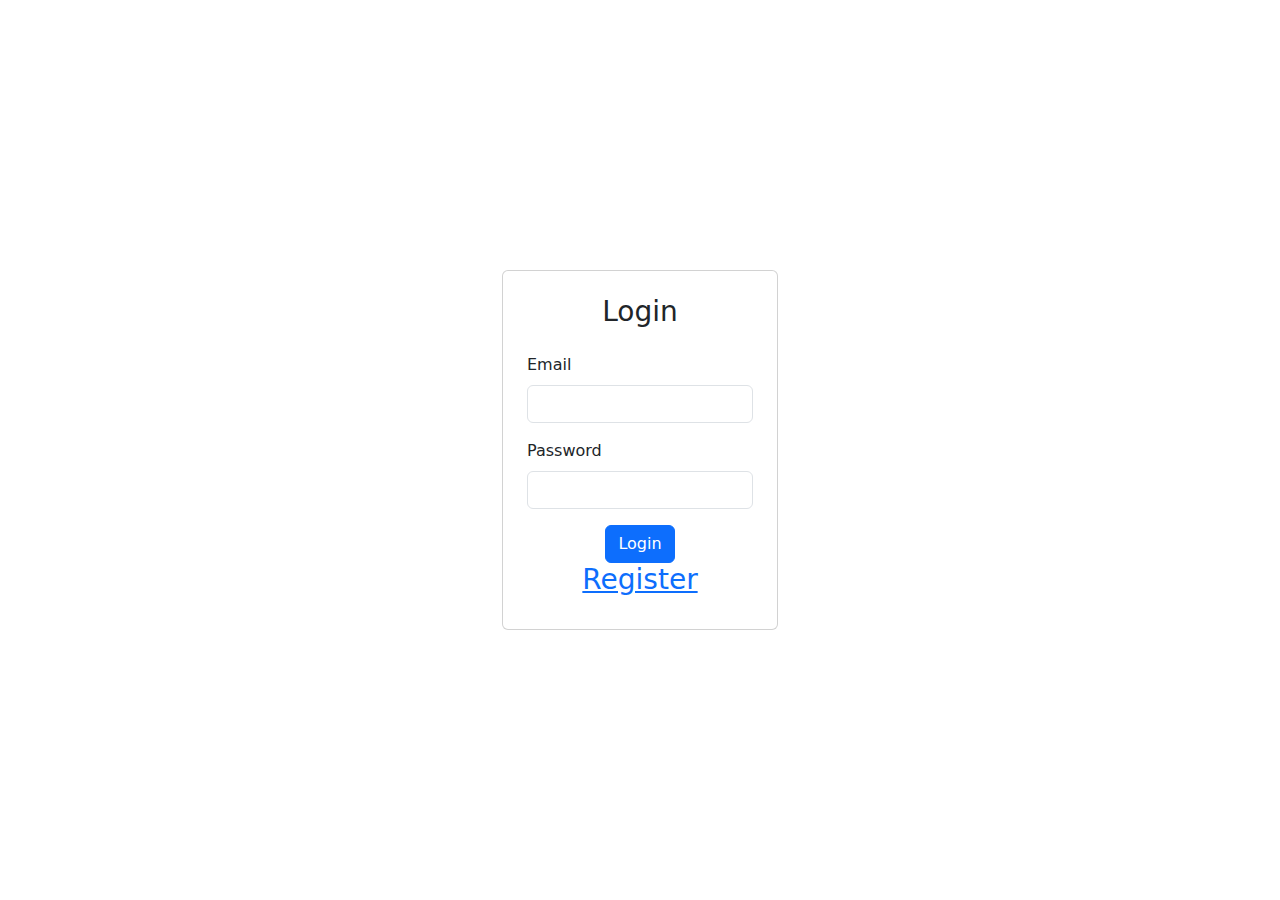
==== commit 187efdf2: "Add files via upload" ====
--- a/index.html
+++ b/index.html
@@ -5,7 +5,7 @@
     <link rel="icon" type="image/svg+xml" href="/KEC_logo.png" />
     <meta name="viewport" content="width=device-width, initial-scale=1.0" />
     <title>Lab2firebase</title>
-    <script type="module" crossorigin src="/assets/index-l_PCU3LN.js"></script>
+    <script type="module" crossorigin src="/assets/index-dsW04Bbx.js"></script>
     <link rel="stylesheet" crossorigin href="/assets/index-viiGMvsL.css">
   </head>
   <body>
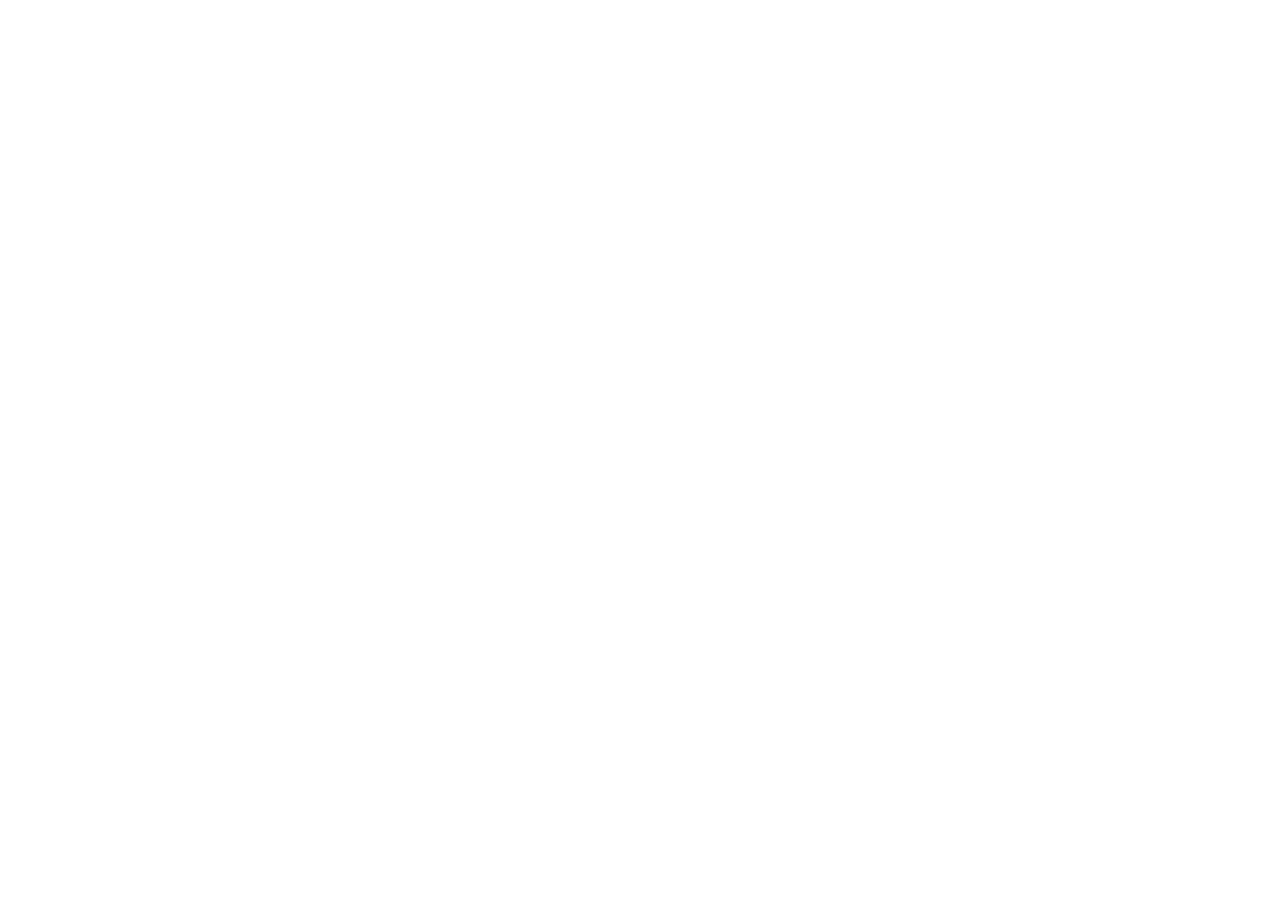
==== commit d6db5348: "Add files via upload" ====
--- a/index.html
+++ b/index.html
@@ -1,15 +1,14 @@
-<!doctype html>
-<html lang="en">
-  <head>
-    <meta charset="UTF-8" />
-    <link rel="icon" type="image/svg+xml" href="/KEC_logo.png" />
-    <meta name="viewport" content="width=device-width, initial-scale=1.0" />
-    <title>Lab2firebase</title>
-    <script type="module" crossorigin src="/assets/index-dsW04Bbx.js"></script>
-    <link rel="stylesheet" crossorigin href="/assets/index-viiGMvsL.css">
-  </head>
-  <body>
-    <div id="root"></div>-
-  </body>
-</html>
+<!DOCTYPE html>
+<html lang="en">
+  <head>
+    <meta charset="UTF-8" />
+    <link rel="icon" type="image/svg+xml" href="/vite.svg" />
+    <meta name="viewport" content="width=device-width, initial-scale=1.0" />
+    <title>Internet Lab Project</title>
+    <script type="module" crossorigin src="/assets/index-CxPbOGpr.js"></script>
+    <link rel="stylesheet" crossorigin href="/assets/index-DDzBjw2T.css">
+  </head>
+  <body>
+    <div id="root"></div>
+  </body>
+</html>
--- a/assets/index-DDzBjw2T.css
+++ b/assets/index-DDzBjw2T.css
@@ -0,0 +1 @@
+/*! tailwindcss v4.0.3 | MIT License | https://tailwindcss.com */@layer theme{:root,:host{--font-sans:ui-sans-serif,system-ui,sans-serif,"Apple Color Emoji","Segoe UI Emoji","Segoe UI Symbol","Noto Color Emoji";--font-serif:ui-serif,Georgia,Cambria,"Times New Roman",Times,serif;--font-mono:ui-monospace,SFMono-Regular,Menlo,Monaco,Consolas,"Liberation Mono","Courier New",monospace;--color-red-50:oklch(.971 .013 17.38);--color-red-100:oklch(.936 .032 17.717);--color-red-200:oklch(.885 .062 18.334);--color-red-300:oklch(.808 .114 19.571);--color-red-400:oklch(.704 .191 22.216);--color-red-500:oklch(.637 .237 25.331);--color-red-600:oklch(.577 .245 27.325);--color-red-700:oklch(.505 .213 27.518);--color-red-800:oklch(.444 .177 26.899);--color-red-900:oklch(.396 .141 25.723);--color-red-950:oklch(.258 .092 26.042);--color-orange-50:oklch(.98 .016 73.684);--color-orange-100:oklch(.954 .038 75.164);--color-orange-200:oklch(.901 .076 70.697);--color-orange-300:oklch(.837 .128 66.29);--color-orange-400:oklch(.75 .183 55.934);--color-orange-500:oklch(.705 .213 47.604);--color-orange-600:oklch(.646 .222 41.116);--color-orange-700:oklch(.553 .195 38.402);--color-orange-800:oklch(.47 .157 37.304);--color-orange-900:oklch(.408 .123 38.172);--color-orange-950:oklch(.266 .079 36.259);--color-amber-50:oklch(.987 .022 95.277);--color-amber-100:oklch(.962 .059 95.617);--color-amber-200:oklch(.924 .12 95.746);--color-amber-300:oklch(.879 .169 91.605);--color-amber-400:oklch(.828 .189 84.429);--color-amber-500:oklch(.769 .188 70.08);--color-amber-600:oklch(.666 .179 58.318);--color-amber-700:oklch(.555 .163 48.998);--color-amber-800:oklch(.473 .137 46.201);--color-amber-900:oklch(.414 .112 45.904);--color-amber-950:oklch(.279 .077 45.635);--color-yellow-50:oklch(.987 .026 102.212);--color-yellow-100:oklch(.973 .071 103.193);--color-yellow-200:oklch(.945 .129 101.54);--color-yellow-300:oklch(.905 .182 98.111);--color-yellow-400:oklch(.852 .199 91.936);--color-yellow-500:oklch(.795 .184 86.047);--color-yellow-600:oklch(.681 .162 75.834);--color-yellow-700:oklch(.554 .135 66.442);--color-yellow-800:oklch(.476 .114 61.907);--color-yellow-900:oklch(.421 .095 57.708);--color-yellow-950:oklch(.286 .066 53.813);--color-lime-50:oklch(.986 .031 120.757);--color-lime-100:oklch(.967 .067 122.328);--color-lime-200:oklch(.938 .127 124.321);--color-lime-300:oklch(.897 .196 126.665);--color-lime-400:oklch(.841 .238 128.85);--color-lime-500:oklch(.768 .233 130.85);--color-lime-600:oklch(.648 .2 131.684);--color-lime-700:oklch(.532 .157 131.589);--color-lime-800:oklch(.453 .124 130.933);--color-lime-900:oklch(.405 .101 131.063);--color-lime-950:oklch(.274 .072 132.109);--color-green-50:oklch(.982 .018 155.826);--color-green-100:oklch(.962 .044 156.743);--color-green-200:oklch(.925 .084 155.995);--color-green-300:oklch(.871 .15 154.449);--color-green-400:oklch(.792 .209 151.711);--color-green-500:oklch(.723 .219 149.579);--color-green-600:oklch(.627 .194 149.214);--color-green-700:oklch(.527 .154 150.069);--color-green-800:oklch(.448 .119 151.328);--color-green-900:oklch(.393 .095 152.535);--color-green-950:oklch(.266 .065 152.934);--color-emerald-50:oklch(.979 .021 166.113);--color-emerald-100:oklch(.95 .052 163.051);--color-emerald-200:oklch(.905 .093 164.15);--color-emerald-300:oklch(.845 .143 164.978);--color-emerald-400:oklch(.765 .177 163.223);--color-emerald-500:oklch(.696 .17 162.48);--color-emerald-600:oklch(.596 .145 163.225);--color-emerald-700:oklch(.508 .118 165.612);--color-emerald-800:oklch(.432 .095 166.913);--color-emerald-900:oklch(.378 .077 168.94);--color-emerald-950:oklch(.262 .051 172.552);--color-teal-50:oklch(.984 .014 180.72);--color-teal-100:oklch(.953 .051 180.801);--color-teal-200:oklch(.91 .096 180.426);--color-teal-300:oklch(.855 .138 181.071);--color-teal-400:oklch(.777 .152 181.912);--color-teal-500:oklch(.704 .14 182.503);--color-teal-600:oklch(.6 .118 184.704);--color-teal-700:oklch(.511 .096 186.391);--color-teal-800:oklch(.437 .078 188.216);--color-teal-900:oklch(.386 .063 188.416);--color-teal-950:oklch(.277 .046 192.524);--color-cyan-50:oklch(.984 .019 200.873);--color-cyan-100:oklch(.956 .045 203.388);--color-cyan-200:oklch(.917 .08 205.041);--color-cyan-300:oklch(.865 .127 207.078);--color-cyan-400:oklch(.789 .154 211.53);--color-cyan-500:oklch(.715 .143 215.221);--color-cyan-600:oklch(.609 .126 221.723);--color-cyan-700:oklch(.52 .105 223.128);--color-cyan-800:oklch(.45 .085 224.283);--color-cyan-900:oklch(.398 .07 227.392);--color-cyan-950:oklch(.302 .056 229.695);--color-sky-50:oklch(.977 .013 236.62);--color-sky-100:oklch(.951 .026 236.824);--color-sky-200:oklch(.901 .058 230.902);--color-sky-300:oklch(.828 .111 230.318);--color-sky-400:oklch(.746 .16 232.661);--color-sky-500:oklch(.685 .169 237.323);--color-sky-600:oklch(.588 .158 241.966);--color-sky-700:oklch(.5 .134 242.749);--color-sky-800:oklch(.443 .11 240.79);--color-sky-900:oklch(.391 .09 240.876);--color-sky-950:oklch(.293 .066 243.157);--color-blue-50:oklch(.97 .014 254.604);--color-blue-100:oklch(.932 .032 255.585);--color-blue-200:oklch(.882 .059 254.128);--color-blue-300:oklch(.809 .105 251.813);--color-blue-400:oklch(.707 .165 254.624);--color-blue-500:oklch(.623 .214 259.815);--color-blue-600:oklch(.546 .245 262.881);--color-blue-700:oklch(.488 .243 264.376);--color-blue-800:oklch(.424 .199 265.638);--color-blue-900:oklch(.379 .146 265.522);--color-blue-950:oklch(.282 .091 267.935);--color-indigo-50:oklch(.962 .018 272.314);--color-indigo-100:oklch(.93 .034 272.788);--color-indigo-200:oklch(.87 .065 274.039);--color-indigo-300:oklch(.785 .115 274.713);--color-indigo-400:oklch(.673 .182 276.935);--color-indigo-500:oklch(.585 .233 277.117);--color-indigo-600:oklch(.511 .262 276.966);--color-indigo-700:oklch(.457 .24 277.023);--color-indigo-800:oklch(.398 .195 277.366);--color-indigo-900:oklch(.359 .144 278.697);--color-indigo-950:oklch(.257 .09 281.288);--color-violet-50:oklch(.969 .016 293.756);--color-violet-100:oklch(.943 .029 294.588);--color-violet-200:oklch(.894 .057 293.283);--color-violet-300:oklch(.811 .111 293.571);--color-violet-400:oklch(.702 .183 293.541);--color-violet-500:oklch(.606 .25 292.717);--color-violet-600:oklch(.541 .281 293.009);--color-violet-700:oklch(.491 .27 292.581);--color-violet-800:oklch(.432 .232 292.759);--color-violet-900:oklch(.38 .189 293.745);--color-violet-950:oklch(.283 .141 291.089);--color-purple-50:oklch(.977 .014 308.299);--color-purple-100:oklch(.946 .033 307.174);--color-purple-200:oklch(.902 .063 306.703);--color-purple-300:oklch(.827 .119 306.383);--color-purple-400:oklch(.714 .203 305.504);--color-purple-500:oklch(.627 .265 303.9);--color-purple-600:oklch(.558 .288 302.321);--color-purple-700:oklch(.496 .265 301.924);--color-purple-800:oklch(.438 .218 303.724);--color-purple-900:oklch(.381 .176 304.987);--color-purple-950:oklch(.291 .149 302.717);--color-fuchsia-50:oklch(.977 .017 320.058);--color-fuchsia-100:oklch(.952 .037 318.852);--color-fuchsia-200:oklch(.903 .076 319.62);--color-fuchsia-300:oklch(.833 .145 321.434);--color-fuchsia-400:oklch(.74 .238 322.16);--color-fuchsia-500:oklch(.667 .295 322.15);--color-fuchsia-600:oklch(.591 .293 322.896);--color-fuchsia-700:oklch(.518 .253 323.949);--color-fuchsia-800:oklch(.452 .211 324.591);--color-fuchsia-900:oklch(.401 .17 325.612);--color-fuchsia-950:oklch(.293 .136 325.661);--color-pink-50:oklch(.971 .014 343.198);--color-pink-100:oklch(.948 .028 342.258);--color-pink-200:oklch(.899 .061 343.231);--color-pink-300:oklch(.823 .12 346.018);--color-pink-400:oklch(.718 .202 349.761);--color-pink-500:oklch(.656 .241 354.308);--color-pink-600:oklch(.592 .249 .584);--color-pink-700:oklch(.525 .223 3.958);--color-pink-800:oklch(.459 .187 3.815);--color-pink-900:oklch(.408 .153 2.432);--color-pink-950:oklch(.284 .109 3.907);--color-rose-50:oklch(.969 .015 12.422);--color-rose-100:oklch(.941 .03 12.58);--color-rose-200:oklch(.892 .058 10.001);--color-rose-300:oklch(.81 .117 11.638);--color-rose-400:oklch(.712 .194 13.428);--color-rose-500:oklch(.645 .246 16.439);--color-rose-600:oklch(.586 .253 17.585);--color-rose-700:oklch(.514 .222 16.935);--color-rose-800:oklch(.455 .188 13.697);--color-rose-900:oklch(.41 .159 10.272);--color-rose-950:oklch(.271 .105 12.094);--color-slate-50:oklch(.984 .003 247.858);--color-slate-100:oklch(.968 .007 247.896);--color-slate-200:oklch(.929 .013 255.508);--color-slate-300:oklch(.869 .022 252.894);--color-slate-400:oklch(.704 .04 256.788);--color-slate-500:oklch(.554 .046 257.417);--color-slate-600:oklch(.446 .043 257.281);--color-slate-700:oklch(.372 .044 257.287);--color-slate-800:oklch(.279 .041 260.031);--color-slate-900:oklch(.208 .042 265.755);--color-slate-950:oklch(.129 .042 264.695);--color-gray-50:oklch(.985 .002 247.839);--color-gray-100:oklch(.967 .003 264.542);--color-gray-200:oklch(.928 .006 264.531);--color-gray-300:oklch(.872 .01 258.338);--color-gray-400:oklch(.707 .022 261.325);--color-gray-500:oklch(.551 .027 264.364);--color-gray-600:oklch(.446 .03 256.802);--color-gray-700:oklch(.373 .034 259.733);--color-gray-800:oklch(.278 .033 256.848);--color-gray-900:oklch(.21 .034 264.665);--color-gray-950:oklch(.13 .028 261.692);--color-zinc-50:oklch(.985 0 0);--color-zinc-100:oklch(.967 .001 286.375);--color-zinc-200:oklch(.92 .004 286.32);--color-zinc-300:oklch(.871 .006 286.286);--color-zinc-400:oklch(.705 .015 286.067);--color-zinc-500:oklch(.552 .016 285.938);--color-zinc-600:oklch(.442 .017 285.786);--color-zinc-700:oklch(.37 .013 285.805);--color-zinc-800:oklch(.274 .006 286.033);--color-zinc-900:oklch(.21 .006 285.885);--color-zinc-950:oklch(.141 .005 285.823);--color-neutral-50:oklch(.985 0 0);--color-neutral-100:oklch(.97 0 0);--color-neutral-200:oklch(.922 0 0);--color-neutral-300:oklch(.87 0 0);--color-neutral-400:oklch(.708 0 0);--color-neutral-500:oklch(.556 0 0);--color-neutral-600:oklch(.439 0 0);--color-neutral-700:oklch(.371 0 0);--color-neutral-800:oklch(.269 0 0);--color-neutral-900:oklch(.205 0 0);--color-neutral-950:oklch(.145 0 0);--color-stone-50:oklch(.985 .001 106.423);--color-stone-100:oklch(.97 .001 106.424);--color-stone-200:oklch(.923 .003 48.717);--color-stone-300:oklch(.869 .005 56.366);--color-stone-400:oklch(.709 .01 56.259);--color-stone-500:oklch(.553 .013 58.071);--color-stone-600:oklch(.444 .011 73.639);--color-stone-700:oklch(.374 .01 67.558);--color-stone-800:oklch(.268 .007 34.298);--color-stone-900:oklch(.216 .006 56.043);--color-stone-950:oklch(.147 .004 49.25);--color-black:#000;--color-white:#fff;--spacing:.25rem;--breakpoint-sm:40rem;--breakpoint-md:48rem;--breakpoint-lg:64rem;--breakpoint-xl:80rem;--breakpoint-2xl:96rem;--container-3xs:16rem;--container-2xs:18rem;--container-xs:20rem;--container-sm:24rem;--container-md:28rem;--container-lg:32rem;--container-xl:36rem;--container-2xl:42rem;--container-3xl:48rem;--container-4xl:56rem;--container-5xl:64rem;--container-6xl:72rem;--container-7xl:80rem;--text-xs:.75rem;--text-xs--line-height:calc(1/.75);--text-sm:.875rem;--text-sm--line-height:calc(1.25/.875);--text-base:1rem;--text-base--line-height: 1.5 ;--text-lg:1.125rem;--text-lg--line-height:calc(1.75/1.125);--text-xl:1.25rem;--text-xl--line-height:calc(1.75/1.25);--text-2xl:1.5rem;--text-2xl--line-height:calc(2/1.5);--text-3xl:1.875rem;--text-3xl--line-height: 1.2 ;--text-4xl:2.25rem;--text-4xl--line-height:calc(2.5/2.25);--text-5xl:3rem;--text-5xl--line-height:1;--text-6xl:3.75rem;--text-6xl--line-height:1;--text-7xl:4.5rem;--text-7xl--line-height:1;--text-8xl:6rem;--text-8xl--line-height:1;--text-9xl:8rem;--text-9xl--line-height:1;--font-weight-thin:100;--font-weight-extralight:200;--font-weight-light:300;--font-weight-normal:400;--font-weight-medium:500;--font-weight-semibold:600;--font-weight-bold:700;--font-weight-extrabold:800;--font-weight-black:900;--tracking-tighter:-.05em;--tracking-tight:-.025em;--tracking-normal:0em;--tracking-wide:.025em;--tracking-wider:.05em;--tracking-widest:.1em;--leading-tight:1.25;--leading-snug:1.375;--leading-normal:1.5;--leading-relaxed:1.625;--leading-loose:2;--radius-xs:.125rem;--radius-sm:.25rem;--radius-md:.375rem;--radius-lg:.5rem;--radius-xl:.75rem;--radius-2xl:1rem;--radius-3xl:1.5rem;--radius-4xl:2rem;--shadow-2xs:0 1px #0000000d;--shadow-xs:0 1px 2px 0 #0000000d;--shadow-sm:0 1px 3px 0 #0000001a,0 1px 2px -1px #0000001a;--shadow-md:0 4px 6px -1px #0000001a,0 2px 4px -2px #0000001a;--shadow-lg:0 10px 15px -3px #0000001a,0 4px 6px -4px #0000001a;--shadow-xl:0 20px 25px -5px #0000001a,0 8px 10px -6px #0000001a;--shadow-2xl:0 25px 50px -12px #00000040;--inset-shadow-2xs:inset 0 1px #0000000d;--inset-shadow-xs:inset 0 1px 1px #0000000d;--inset-shadow-sm:inset 0 2px 4px #0000000d;--drop-shadow-xs:0 1px 1px #0000000d;--drop-shadow-sm:0 1px 2px #00000026;--drop-shadow-md:0 3px 3px #0000001f;--drop-shadow-lg:0 4px 4px #00000026;--drop-shadow-xl:0 9px 7px #0000001a;--drop-shadow-2xl:0 25px 25px #00000026;--ease-in:cubic-bezier(.4,0,1,1);--ease-out:cubic-bezier(0,0,.2,1);--ease-in-out:cubic-bezier(.4,0,.2,1);--animate-spin:spin 1s linear infinite;--animate-ping:ping 1s cubic-bezier(0,0,.2,1)infinite;--animate-pulse:pulse 2s cubic-bezier(.4,0,.6,1)infinite;--animate-bounce:bounce 1s infinite;--blur-xs:4px;--blur-sm:8px;--blur-md:12px;--blur-lg:16px;--blur-xl:24px;--blur-2xl:40px;--blur-3xl:64px;--perspective-dramatic:100px;--perspective-near:300px;--perspective-normal:500px;--perspective-midrange:800px;--perspective-distant:1200px;--aspect-video:16/9;--default-transition-duration:.15s;--default-transition-timing-function:cubic-bezier(.4,0,.2,1);--default-font-family:var(--font-sans);--default-font-feature-settings:var(--font-sans--font-feature-settings);--default-font-variation-settings:var(--font-sans--font-variation-settings);--default-mono-font-family:var(--font-mono);--default-mono-font-feature-settings:var(--font-mono--font-feature-settings);--default-mono-font-variation-settings:var(--font-mono--font-variation-settings)}}@layer base{*,:after,:before,::backdrop{box-sizing:border-box;border:0 solid;margin:0;padding:0}::file-selector-button{box-sizing:border-box;border:0 solid;margin:0;padding:0}html,:host{-webkit-text-size-adjust:100%;-moz-tab-size:4;tab-size:4;line-height:1.5;font-family:var(--default-font-family,ui-sans-serif,system-ui,sans-serif,"Apple Color Emoji","Segoe UI Emoji","Segoe UI Symbol","Noto Color Emoji");font-feature-settings:var(--default-font-feature-settings,normal);font-variation-settings:var(--default-font-variation-settings,normal);-webkit-tap-highlight-color:transparent}body{line-height:inherit}hr{height:0;color:inherit;border-top-width:1px}abbr:where([title]){-webkit-text-decoration:underline dotted;text-decoration:underline dotted}h1,h2,h3,h4,h5,h6{font-size:inherit;font-weight:inherit}a{color:inherit;-webkit-text-decoration:inherit;text-decoration:inherit}b,strong{font-weight:bolder}code,kbd,samp,pre{font-family:var(--default-mono-font-family,ui-monospace,SFMono-Regular,Menlo,Monaco,Consolas,"Liberation Mono","Courier New",monospace);font-feature-settings:var(--default-mono-font-feature-settings,normal);font-variation-settings:var(--default-mono-font-variation-settings,normal);font-size:1em}small{font-size:80%}sub,sup{vertical-align:baseline;font-size:75%;line-height:0;position:relative}sub{bottom:-.25em}sup{top:-.5em}table{text-indent:0;border-color:inherit;border-collapse:collapse}:-moz-focusring{outline:auto}progress{vertical-align:baseline}summary{display:list-item}ol,ul,menu{list-style:none}img,svg,video,canvas,audio,iframe,embed,object{vertical-align:middle;display:block}img,video{max-width:100%;height:auto}button,input,select,optgroup,textarea{font:inherit;font-feature-settings:inherit;font-variation-settings:inherit;letter-spacing:inherit;color:inherit;opacity:1;background-color:#0000;border-radius:0}::file-selector-button{font:inherit;font-feature-settings:inherit;font-variation-settings:inherit;letter-spacing:inherit;color:inherit;opacity:1;background-color:#0000;border-radius:0}:where(select:is([multiple],[size])) optgroup{font-weight:bolder}:where(select:is([multiple],[size])) optgroup option{padding-inline-start:20px}::file-selector-button{margin-inline-end:4px}::placeholder{opacity:1;color:color-mix(in oklab,currentColor 50%,transparent)}textarea{resize:vertical}::-webkit-search-decoration{-webkit-appearance:none}::-webkit-date-and-time-value{min-height:1lh;text-align:inherit}::-webkit-datetime-edit{display:inline-flex}::-webkit-datetime-edit-fields-wrapper{padding:0}::-webkit-datetime-edit{padding-block:0}::-webkit-datetime-edit-year-field{padding-block:0}::-webkit-datetime-edit-month-field{padding-block:0}::-webkit-datetime-edit-day-field{padding-block:0}::-webkit-datetime-edit-hour-field{padding-block:0}::-webkit-datetime-edit-minute-field{padding-block:0}::-webkit-datetime-edit-second-field{padding-block:0}::-webkit-datetime-edit-millisecond-field{padding-block:0}::-webkit-datetime-edit-meridiem-field{padding-block:0}:-moz-ui-invalid{box-shadow:none}button,input:where([type=button],[type=reset],[type=submit]){-webkit-appearance:button;-moz-appearance:button;appearance:button}::file-selector-button{-webkit-appearance:button;-moz-appearance:button;appearance:button}::-webkit-inner-spin-button{height:auto}::-webkit-outer-spin-button{height:auto}[hidden]:where(:not([hidden=until-found])){display:none!important}}@layer components;@layer utilities{.collapse{visibility:collapse}.invisible{visibility:hidden}.visible{visibility:visible}.absolute{position:absolute}.fixed{position:fixed}.relative{position:relative}.static{position:static}.container{width:100%}@media (width>=40rem){.container{max-width:40rem}}@media (width>=48rem){.container{max-width:48rem}}@media (width>=64rem){.container{max-width:64rem}}@media (width>=80rem){.container{max-width:80rem}}@media (width>=96rem){.container{max-width:96rem}}.m-2{margin:calc(var(--spacing)*2)}.mx-auto{margin-inline:auto}.mt-1{margin-top:calc(var(--spacing)*1)}.mt-3{margin-top:calc(var(--spacing)*3)}.mb-2{margin-bottom:calc(var(--spacing)*2)}.mb-4{margin-bottom:calc(var(--spacing)*4)}.mb-10{margin-bottom:calc(var(--spacing)*10)}.ml-35{margin-left:calc(var(--spacing)*35)}.block{display:block}.contents{display:contents}.flex{display:flex}.grid{display:grid}.hidden{display:none}.inline{display:inline}.table{display:table}.h-24{height:calc(var(--spacing)*24)}.h-screen{height:100vh}.min-h-screen{min-height:100vh}.w-24{width:calc(var(--spacing)*24)}.w-70{width:calc(var(--spacing)*70)}.w-full{width:100%}.max-w-7xl{max-width:var(--container-7xl)}.max-w-md{max-width:var(--container-md)}.transform{transform:var(--tw-rotate-x)var(--tw-rotate-y)var(--tw-rotate-z)var(--tw-skew-x)var(--tw-skew-y)}.animate-spin{animation:var(--animate-spin)}.resize{resize:both}.grid-cols-1{grid-template-columns:repeat(1,minmax(0,1fr))}.flex-col{flex-direction:column}.items-center{align-items:center}.justify-between{justify-content:space-between}.justify-center{justify-content:center}.gap-3{gap:calc(var(--spacing)*3)}.gap-8{gap:calc(var(--spacing)*8)}.gap-16{gap:calc(var(--spacing)*16)}.gap-20{gap:calc(var(--spacing)*20)}:where(.space-y-4>:not(:last-child)){--tw-space-y-reverse:0;margin-block-start:calc(calc(var(--spacing)*4)*var(--tw-space-y-reverse));margin-block-end:calc(calc(var(--spacing)*4)*calc(1 - var(--tw-space-y-reverse)))}:where(.space-y-6>:not(:last-child)){--tw-space-y-reverse:0;margin-block-start:calc(calc(var(--spacing)*6)*var(--tw-space-y-reverse));margin-block-end:calc(calc(var(--spacing)*6)*calc(1 - var(--tw-space-y-reverse)))}:where(.space-x-2>:not(:last-child)){--tw-space-x-reverse:0;margin-inline-start:calc(calc(var(--spacing)*2)*var(--tw-space-x-reverse));margin-inline-end:calc(calc(var(--spacing)*2)*calc(1 - var(--tw-space-x-reverse)))}.rounded{border-radius:.25rem}.rounded-2xl{border-radius:var(--radius-2xl)}.rounded-3xl{border-radius:var(--radius-3xl)}.rounded-full{border-radius:3.40282e38px}.rounded-lg{border-radius:var(--radius-lg)}.rounded-md{border-radius:var(--radius-md)}.border,.border-\[1px\]{border-style:var(--tw-border-style);border-width:1px}.border-t-4{border-top-style:var(--tw-border-style);border-top-width:4px}.border-solid{--tw-border-style:solid;border-style:solid}.border-blue-500{border-color:var(--color-blue-500)}.border-gray-300{border-color:var(--color-gray-300)}.border-white\/30{border-color:color-mix(in oklab,var(--color-white)30%,transparent)}.bg-gray-100{background-color:var(--color-gray-100)}.bg-gray-500{background-color:var(--color-gray-500)}.bg-green-500{background-color:var(--color-green-500)}.bg-purple-500{background-color:var(--color-purple-500)}.bg-red-100{background-color:var(--color-red-100)}.bg-white{background-color:var(--color-white)}.bg-yellow-600{background-color:var(--color-yellow-600)}.bg-gradient-to-r{--tw-gradient-position:to right in oklab;background-image:linear-gradient(var(--tw-gradient-stops))}.from-blue-500{--tw-gradient-from:var(--color-blue-500);--tw-gradient-stops:var(--tw-gradient-via-stops,var(--tw-gradient-position),var(--tw-gradient-from)var(--tw-gradient-from-position),var(--tw-gradient-to)var(--tw-gradient-to-position))}.from-purple-500{--tw-gradient-from:var(--color-purple-500);--tw-gradient-stops:var(--tw-gradient-via-stops,var(--tw-gradient-position),var(--tw-gradient-from)var(--tw-gradient-from-position),var(--tw-gradient-to)var(--tw-gradient-to-position))}.to-green-500{--tw-gradient-to:var(--color-green-500);--tw-gradient-stops:var(--tw-gradient-via-stops,var(--tw-gradient-position),var(--tw-gradient-from)var(--tw-gradient-from-position),var(--tw-gradient-to)var(--tw-gradient-to-position))}.to-purple-500{--tw-gradient-to:var(--color-purple-500);--tw-gradient-stops:var(--tw-gradient-via-stops,var(--tw-gradient-position),var(--tw-gradient-from)var(--tw-gradient-from-position),var(--tw-gradient-to)var(--tw-gradient-to-position))}.p-2{padding:calc(var(--spacing)*2)}.p-3{padding:calc(var(--spacing)*3)}.p-4{padding:calc(var(--spacing)*4)}.p-6{padding:calc(var(--spacing)*6)}.p-8{padding:calc(var(--spacing)*8)}.px-4{padding-inline:calc(var(--spacing)*4)}.px-8{padding-inline:calc(var(--spacing)*8)}.py-2{padding-block:calc(var(--spacing)*2)}.py-3{padding-block:calc(var(--spacing)*3)}.py-10{padding-block:calc(var(--spacing)*10)}.text-center{text-align:center}.text-2xl{font-size:var(--text-2xl);line-height:var(--tw-leading,var(--text-2xl--line-height))}.text-3xl{font-size:var(--text-3xl);line-height:var(--tw-leading,var(--text-3xl--line-height))}.text-4xl{font-size:var(--text-4xl);line-height:var(--tw-leading,var(--text-4xl--line-height))}.text-lg{font-size:var(--text-lg);line-height:var(--tw-leading,var(--text-lg--line-height))}.text-xl{font-size:var(--text-xl);line-height:var(--tw-leading,var(--text-xl--line-height))}.font-bold{--tw-font-weight:var(--font-weight-bold);font-weight:var(--font-weight-bold)}.font-extrabold{--tw-font-weight:var(--font-weight-extrabold);font-weight:var(--font-weight-extrabold)}.font-medium{--tw-font-weight:var(--font-weight-medium);font-weight:var(--font-weight-medium)}.font-semibold{--tw-font-weight:var(--font-weight-semibold);font-weight:var(--font-weight-semibold)}.text-gray-600{color:var(--color-gray-600)}.text-green-400{color:var(--color-green-400)}.text-green-800{color:var(--color-green-800)}.text-red-400{color:var(--color-red-400)}.text-red-800{color:var(--color-red-800)}.text-white{color:var(--color-white)}.text-yellow-600{color:var(--color-yellow-600)}.lowercase{text-transform:lowercase}.uppercase{text-transform:uppercase}.italic{font-style:italic}.ordinal{--tw-ordinal:ordinal;font-variant-numeric:var(--tw-ordinal,)var(--tw-slashed-zero,)var(--tw-numeric-figure,)var(--tw-numeric-spacing,)var(--tw-numeric-fraction,)}.shadow{--tw-shadow:0 1px 3px 0 var(--tw-shadow-color,#0000001a),0 1px 2px -1px var(--tw-shadow-color,#0000001a);box-shadow:var(--tw-inset-shadow),var(--tw-inset-ring-shadow),var(--tw-ring-offset-shadow),var(--tw-ring-shadow),var(--tw-shadow)}.shadow-lg{--tw-shadow:0 10px 15px -3px var(--tw-shadow-color,#0000001a),0 4px 6px -4px var(--tw-shadow-color,#0000001a);box-shadow:var(--tw-inset-shadow),var(--tw-inset-ring-shadow),var(--tw-ring-offset-shadow),var(--tw-ring-shadow),var(--tw-shadow)}.shadow-md{--tw-shadow:0 4px 6px -1px var(--tw-shadow-color,#0000001a),0 2px 4px -2px var(--tw-shadow-color,#0000001a);box-shadow:var(--tw-inset-shadow),var(--tw-inset-ring-shadow),var(--tw-ring-offset-shadow),var(--tw-ring-shadow),var(--tw-shadow)}.blur{--tw-blur:blur(8px);filter:var(--tw-blur,)var(--tw-brightness,)var(--tw-contrast,)var(--tw-grayscale,)var(--tw-hue-rotate,)var(--tw-invert,)var(--tw-saturate,)var(--tw-sepia,)var(--tw-drop-shadow,)}.filter{filter:var(--tw-blur,)var(--tw-brightness,)var(--tw-contrast,)var(--tw-grayscale,)var(--tw-hue-rotate,)var(--tw-invert,)var(--tw-saturate,)var(--tw-sepia,)var(--tw-drop-shadow,)}.transition{transition-property:color,background-color,border-color,outline-color,text-decoration-color,fill,stroke,--tw-gradient-from,--tw-gradient-via,--tw-gradient-to,opacity,box-shadow,transform,translate,scale,rotate,filter,-webkit-backdrop-filter,backdrop-filter;transition-timing-function:var(--tw-ease,var(--default-transition-timing-function));transition-duration:var(--tw-duration,var(--default-transition-duration))}@media (hover:hover){.hover\:cursor-pointer:hover{cursor:pointer}.hover\:bg-gray-600:hover{background-color:var(--color-gray-600)}.hover\:bg-green-600:hover{background-color:var(--color-green-600)}.hover\:bg-orange-600:hover{background-color:var(--color-orange-600)}.hover\:bg-purple-900:hover{background-color:var(--color-purple-900)}.hover\:bg-red-600:hover{background-color:var(--color-red-600)}.hover\:bg-red-800:hover{background-color:var(--color-red-800)}.hover\:text-black:hover{color:var(--color-black)}.hover\:underline:hover{text-decoration-line:underline}.hover\:opacity-55:hover{opacity:.55}}.focus\:ring-2:focus{--tw-ring-shadow:var(--tw-ring-inset,)0 0 0 calc(2px + var(--tw-ring-offset-width))var(--tw-ring-color,currentColor);box-shadow:var(--tw-inset-shadow),var(--tw-inset-ring-shadow),var(--tw-ring-offset-shadow),var(--tw-ring-shadow),var(--tw-shadow)}.focus\:ring-blue-400:focus{--tw-ring-color:var(--color-blue-400)}.focus\:ring-blue-500:focus{--tw-ring-color:var(--color-blue-500)}.focus\:ring-purple-400:focus{--tw-ring-color:var(--color-purple-400)}.focus\:outline-none:focus{--tw-outline-style:none;outline-style:none}@media (width>=48rem){.md\:grid-cols-1{grid-template-columns:repeat(1,minmax(0,1fr))}}}@keyframes spin{to{transform:rotate(360deg)}}@keyframes ping{75%,to{opacity:0;transform:scale(2)}}@keyframes pulse{50%{opacity:.5}}@keyframes bounce{0%,to{animation-timing-function:cubic-bezier(.8,0,1,1);transform:translateY(-25%)}50%{animation-timing-function:cubic-bezier(0,0,.2,1);transform:none}}@property --tw-rotate-x{syntax:"*";inherits:false;initial-value:rotateX(0)}@property --tw-rotate-y{syntax:"*";inherits:false;initial-value:rotateY(0)}@property --tw-rotate-z{syntax:"*";inherits:false;initial-value:rotateZ(0)}@property --tw-skew-x{syntax:"*";inherits:false;initial-value:skewX(0)}@property --tw-skew-y{syntax:"*";inherits:false;initial-value:skewY(0)}@property --tw-space-y-reverse{syntax:"*";inherits:false;initial-value:0}@property --tw-space-x-reverse{syntax:"*";inherits:false;initial-value:0}@property --tw-border-style{syntax:"*";inherits:false;initial-value:solid}@property --tw-gradient-position{syntax:"*";inherits:false}@property --tw-gradient-from{syntax:"<color>";inherits:false;initial-value:#0000}@property --tw-gradient-via{syntax:"<color>";inherits:false;initial-value:#0000}@property --tw-gradient-to{syntax:"<color>";inherits:false;initial-value:#0000}@property --tw-gradient-stops{syntax:"*";inherits:false}@property --tw-gradient-via-stops{syntax:"*";inherits:false}@property --tw-gradient-from-position{syntax:"<length-percentage>";inherits:false;initial-value:0%}@property --tw-gradient-via-position{syntax:"<length-percentage>";inherits:false;initial-value:50%}@property --tw-gradient-to-position{syntax:"<length-percentage>";inherits:false;initial-value:100%}@property --tw-font-weight{syntax:"*";inherits:false}@property --tw-ordinal{syntax:"*";inherits:false}@property --tw-slashed-zero{syntax:"*";inherits:false}@property --tw-numeric-figure{syntax:"*";inherits:false}@property --tw-numeric-spacing{syntax:"*";inherits:false}@property --tw-numeric-fraction{syntax:"*";inherits:false}@property --tw-shadow{syntax:"*";inherits:false;initial-value:0 0 #0000}@property --tw-shadow-color{syntax:"*";inherits:false}@property --tw-inset-shadow{syntax:"*";inherits:false;initial-value:0 0 #0000}@property --tw-inset-shadow-color{syntax:"*";inherits:false}@property --tw-ring-color{syntax:"*";inherits:false}@property --tw-ring-shadow{syntax:"*";inherits:false;initial-value:0 0 #0000}@property --tw-inset-ring-color{syntax:"*";inherits:false}@property --tw-inset-ring-shadow{syntax:"*";inherits:false;initial-value:0 0 #0000}@property --tw-ring-inset{syntax:"*";inherits:false}@property --tw-ring-offset-width{syntax:"<length>";inherits:false;initial-value:0}@property --tw-ring-offset-color{syntax:"*";inherits:false;initial-value:#fff}@property --tw-ring-offset-shadow{syntax:"*";inherits:false;initial-value:0 0 #0000}@property --tw-blur{syntax:"*";inherits:false}@property --tw-brightness{syntax:"*";inherits:false}@property --tw-contrast{syntax:"*";inherits:false}@property --tw-grayscale{syntax:"*";inherits:false}@property --tw-hue-rotate{syntax:"*";inherits:false}@property --tw-invert{syntax:"*";inherits:false}@property --tw-opacity{syntax:"*";inherits:false}@property --tw-saturate{syntax:"*";inherits:false}@property --tw-sepia{syntax:"*";inherits:false}
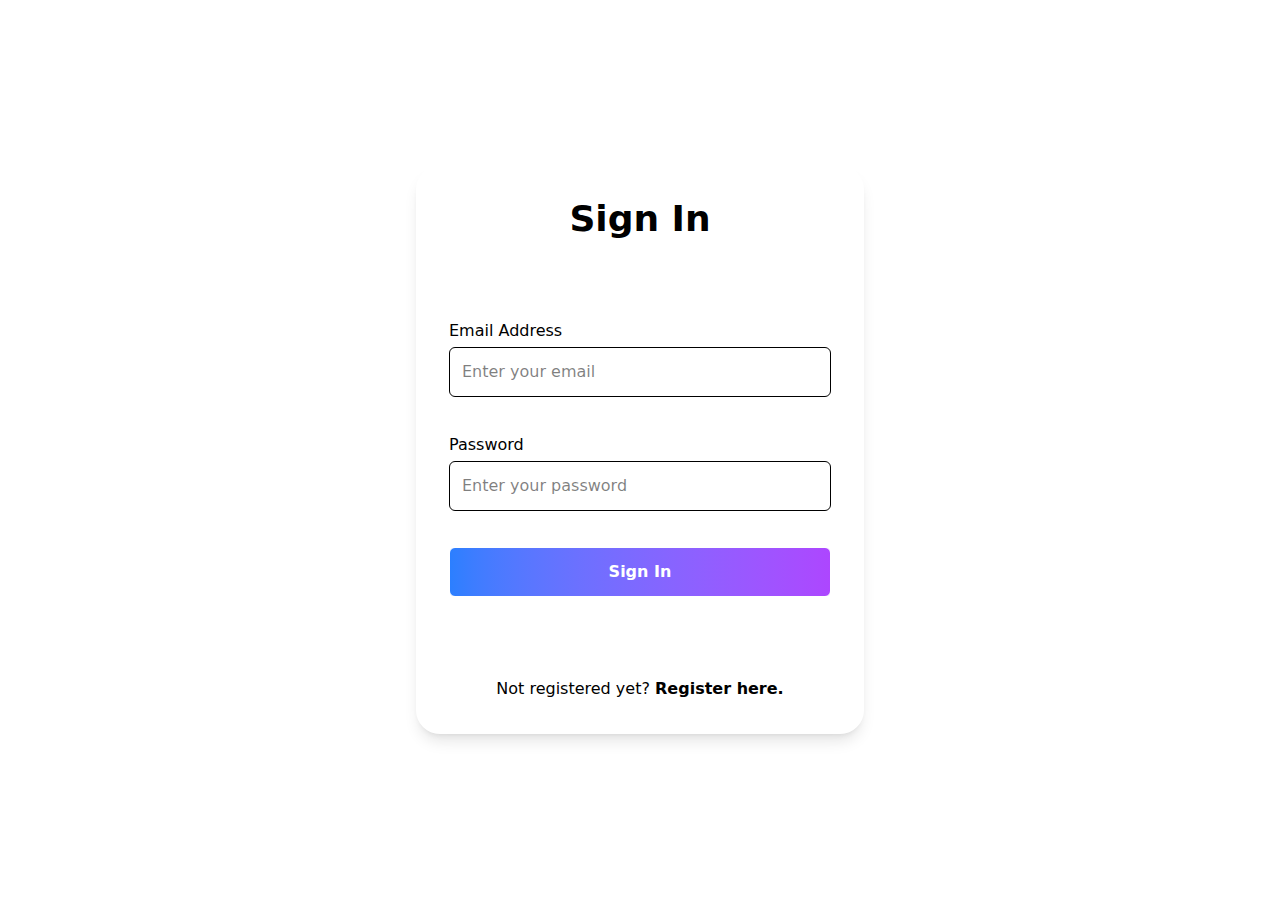
==== commit ff229fc5: "Add files via upload" ====
--- a/index.html
+++ b/index.html
@@ -5,7 +5,7 @@
     <link rel="icon" type="image/svg+xml" href="/vite.svg" />
     <meta name="viewport" content="width=device-width, initial-scale=1.0" />
     <title>Internet Lab Project</title>
-    <script type="module" crossorigin src="/assets/index-CxPbOGpr.js"></script>
+    <script type="module" crossorigin src="/assets/index-B6n70QRJ.js"></script>
     <link rel="stylesheet" crossorigin href="/assets/index-DDzBjw2T.css">
   </head>
   <body>
